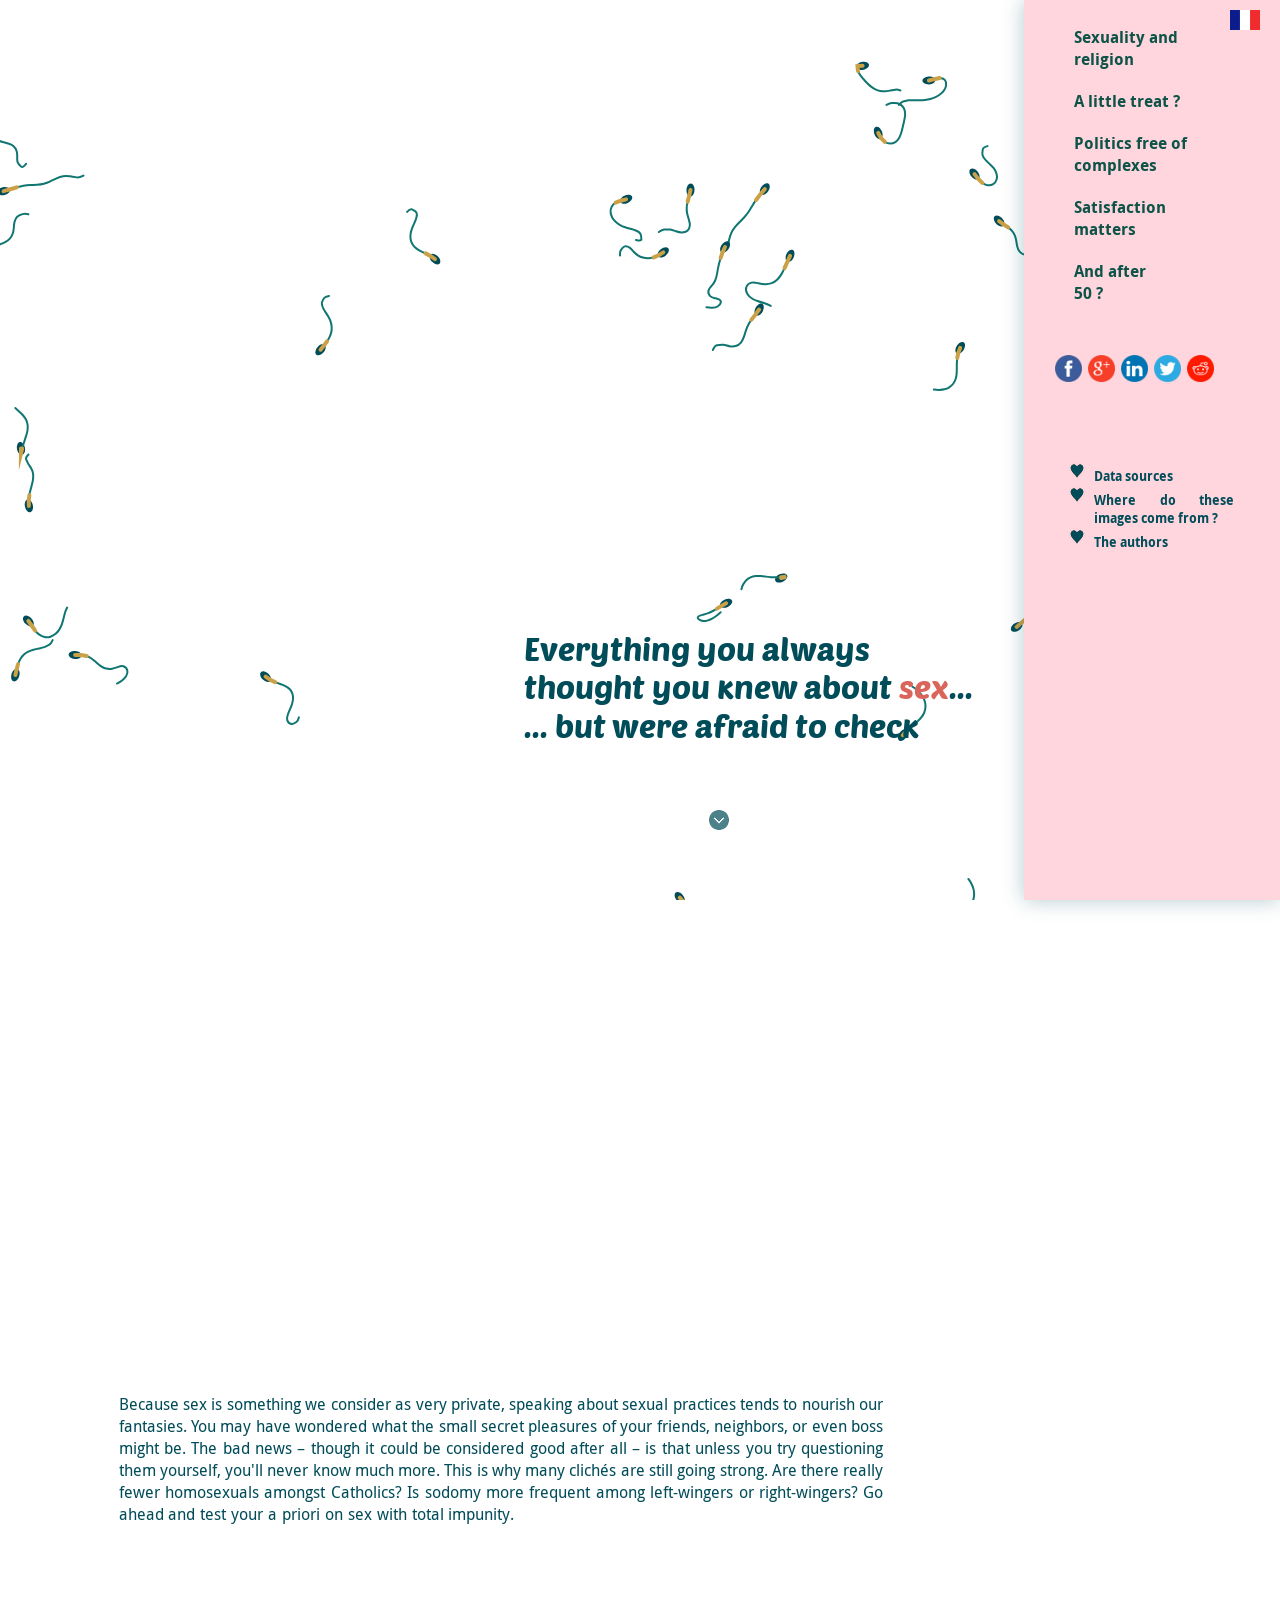
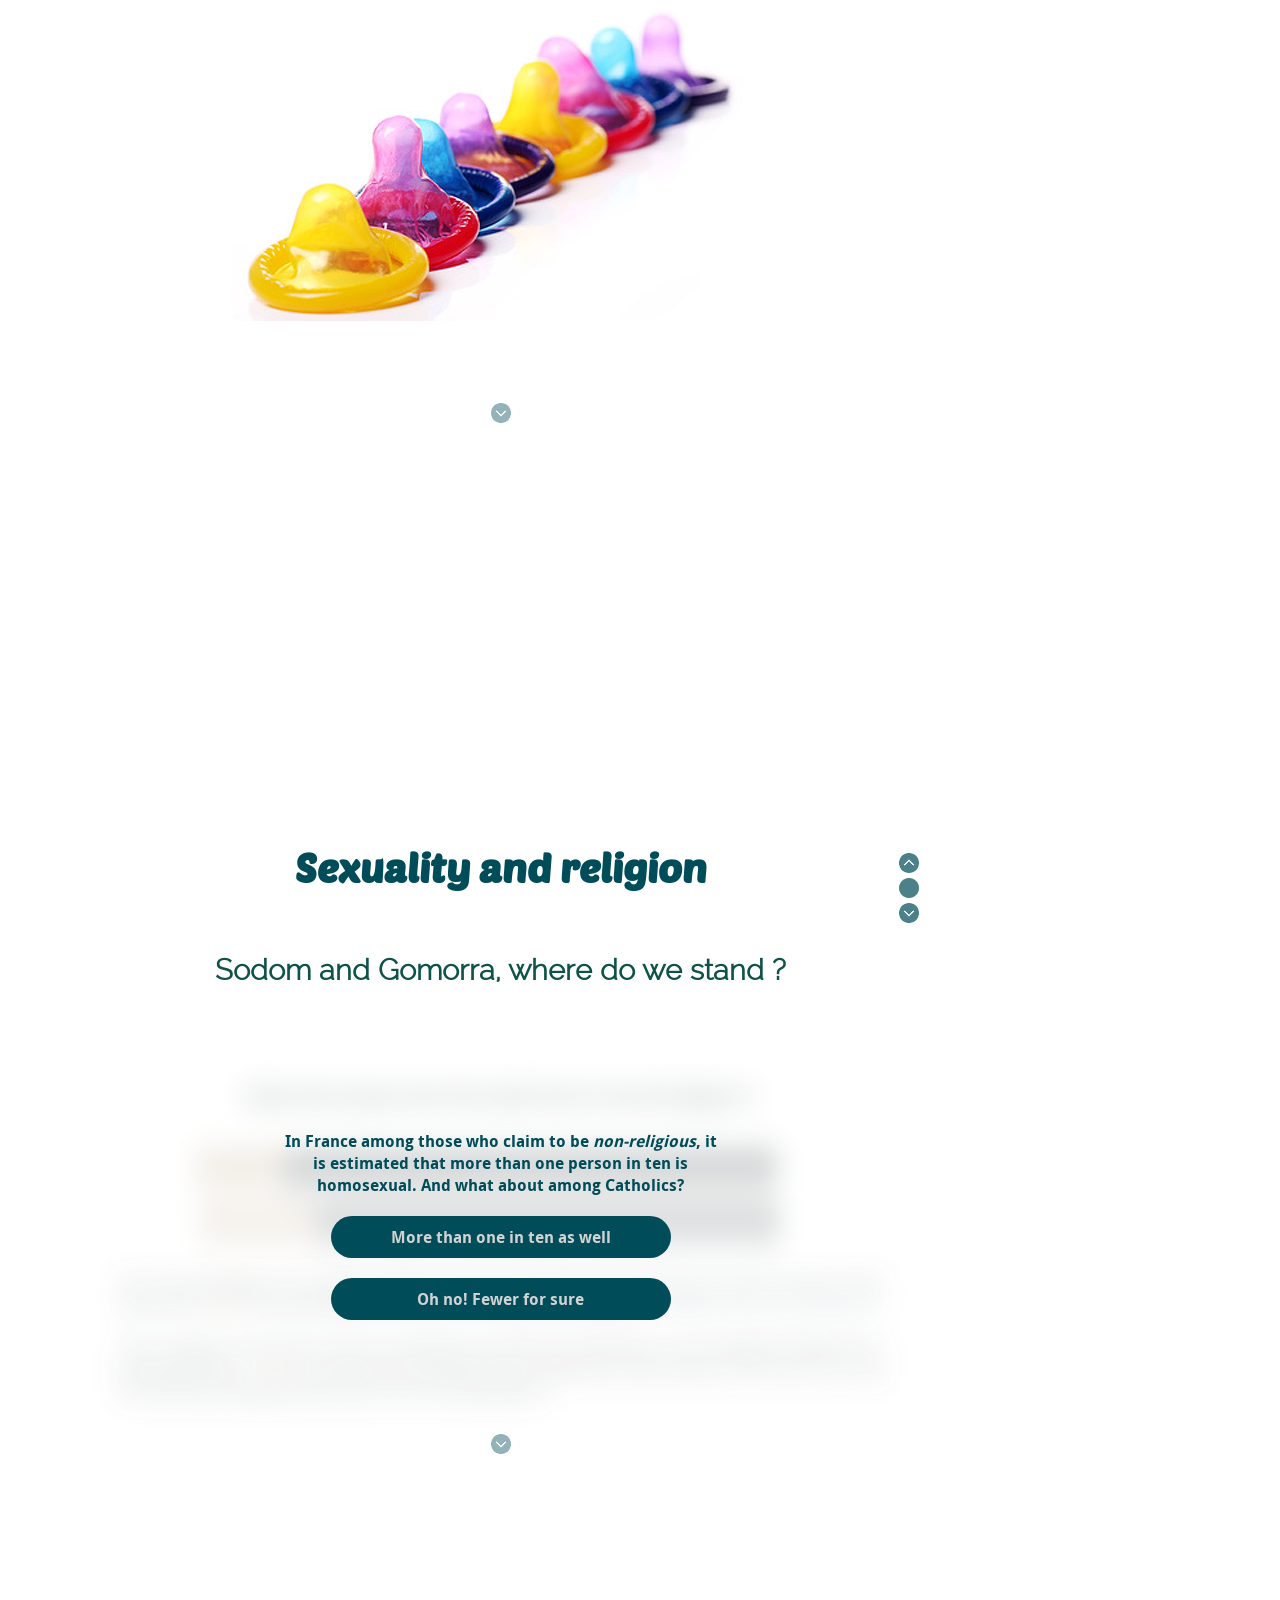
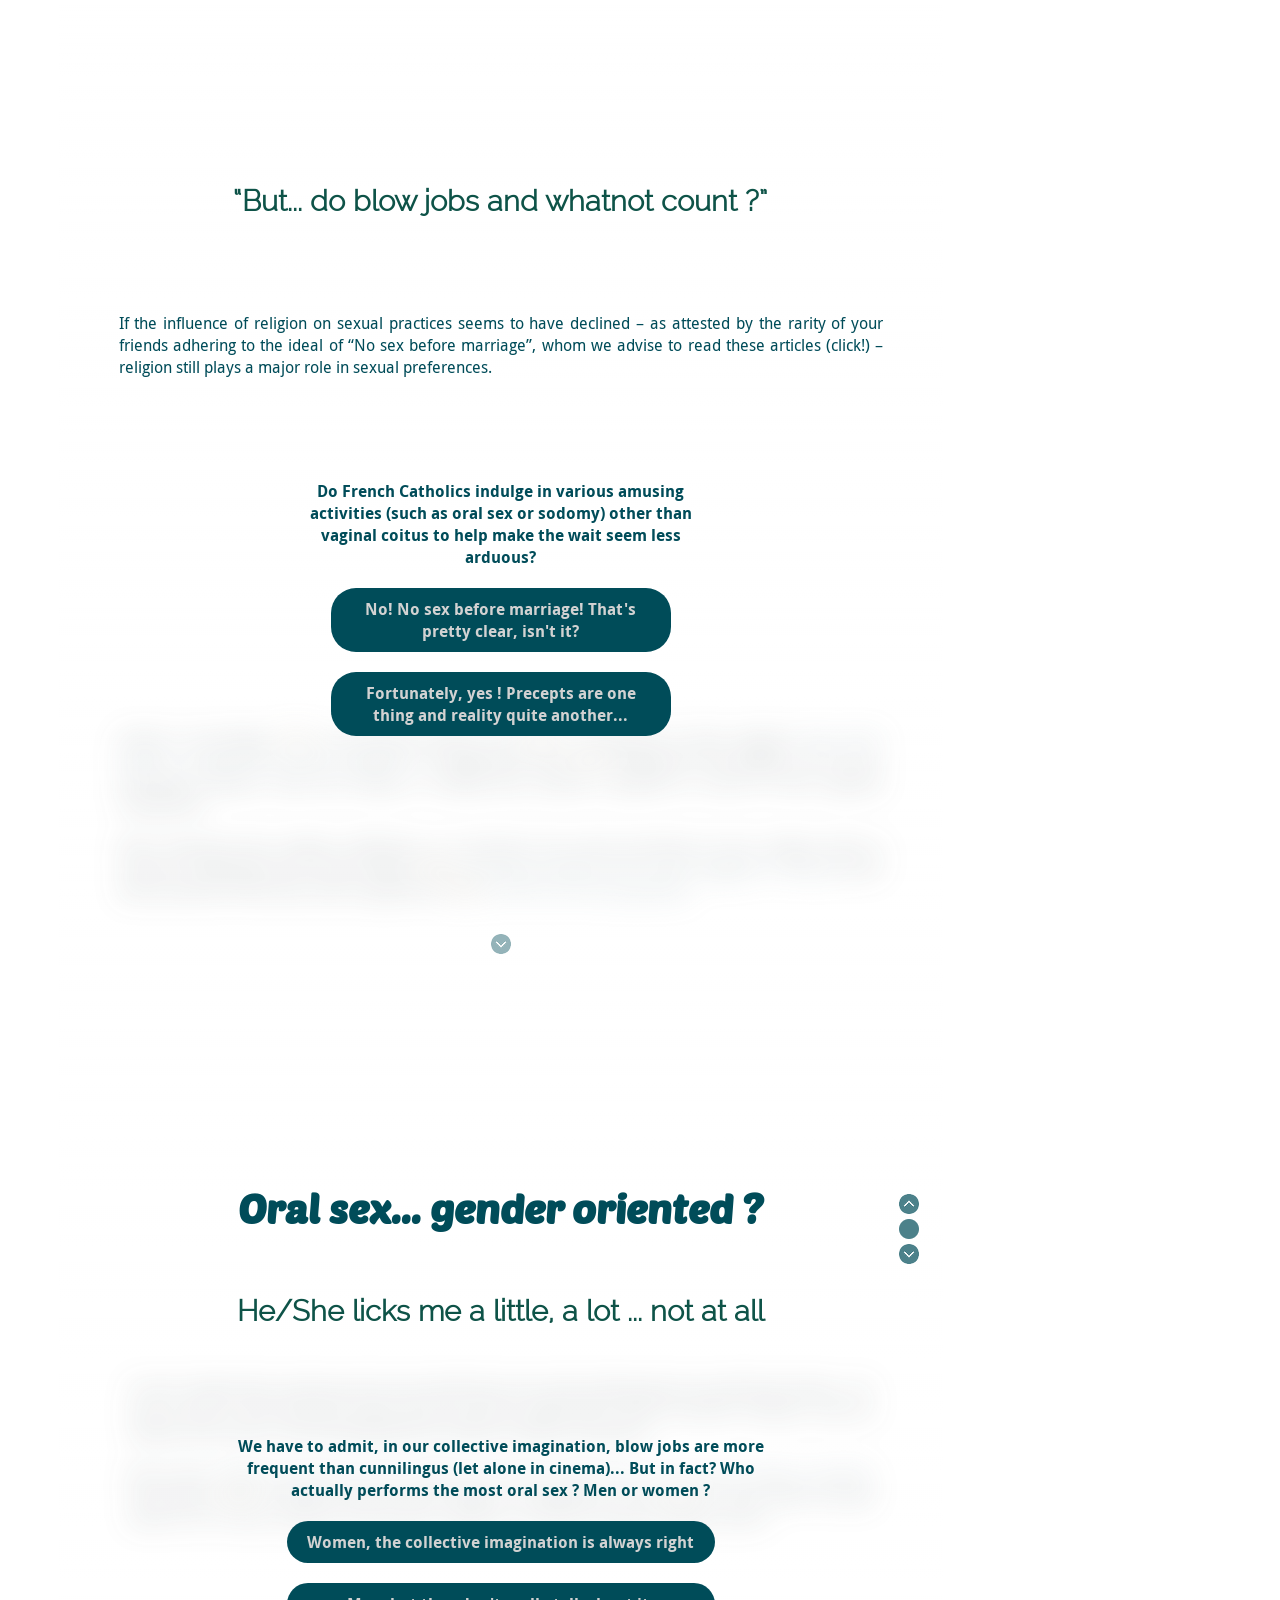
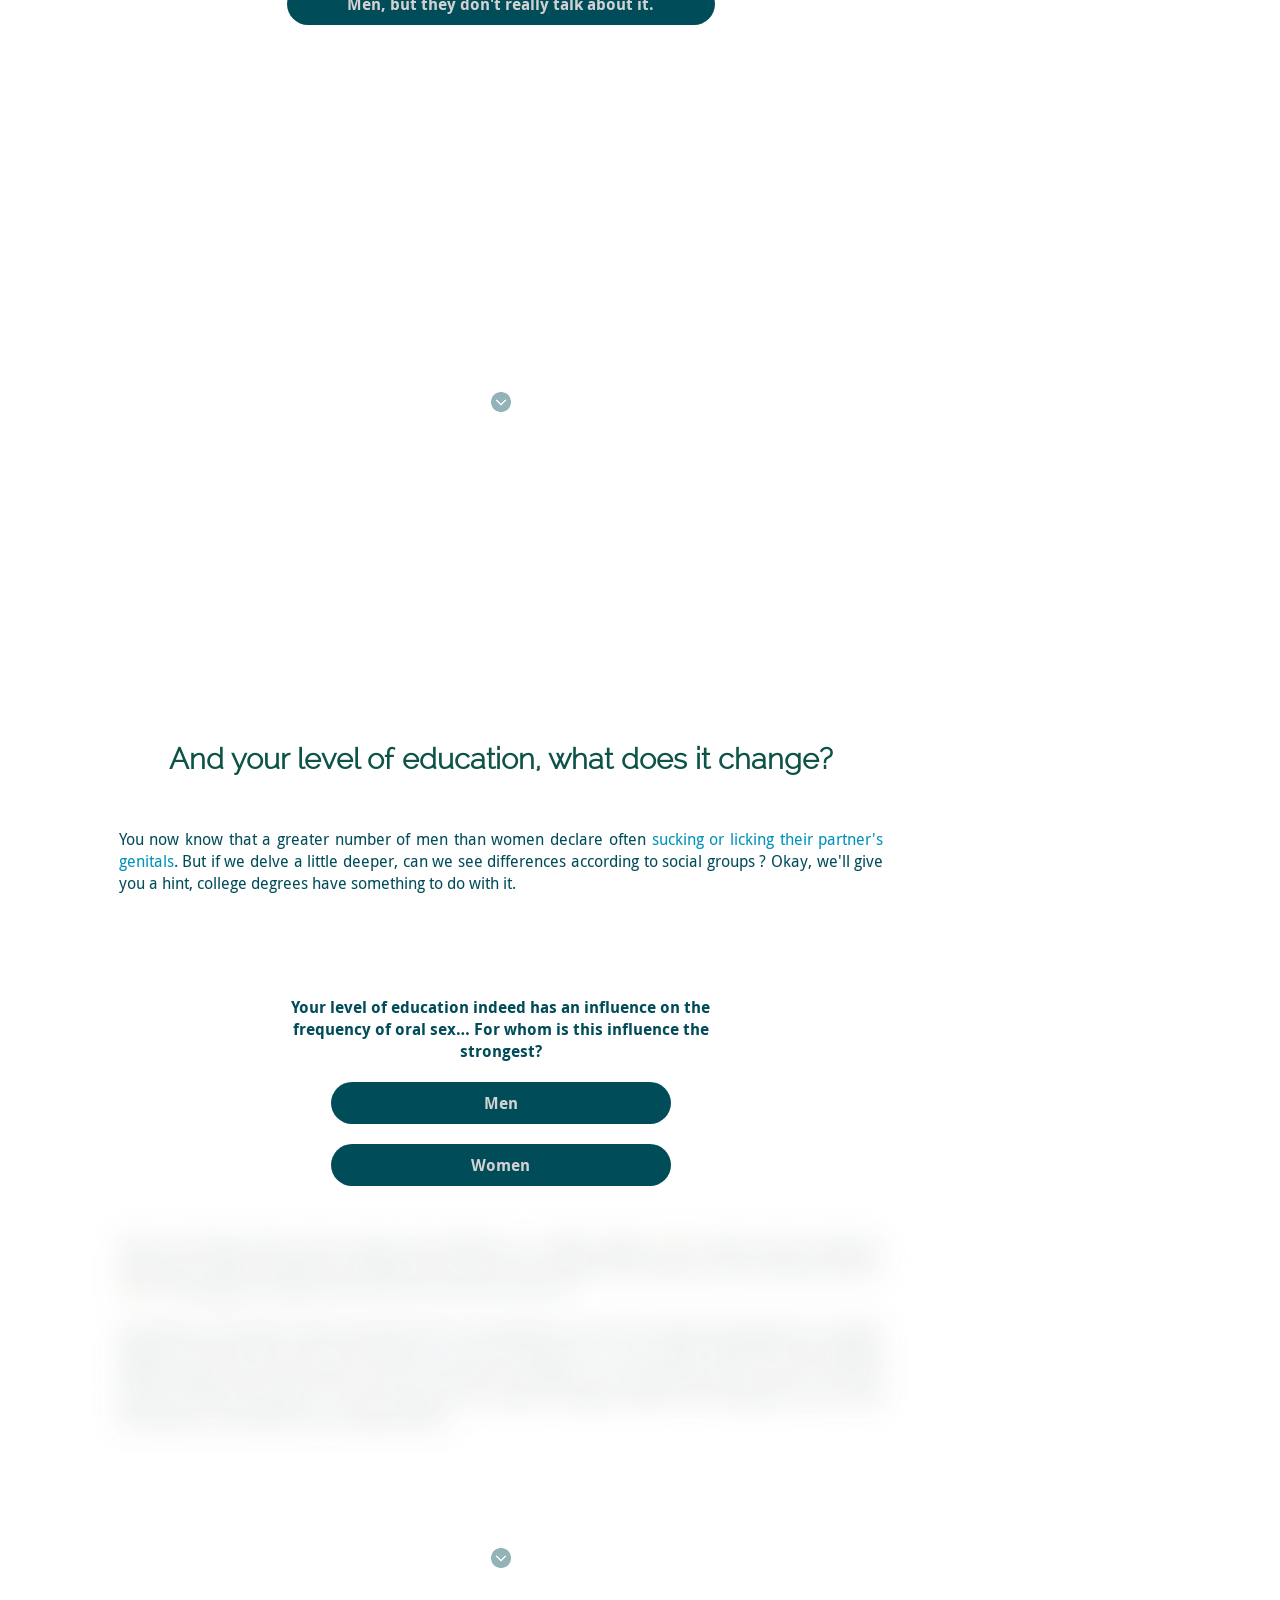
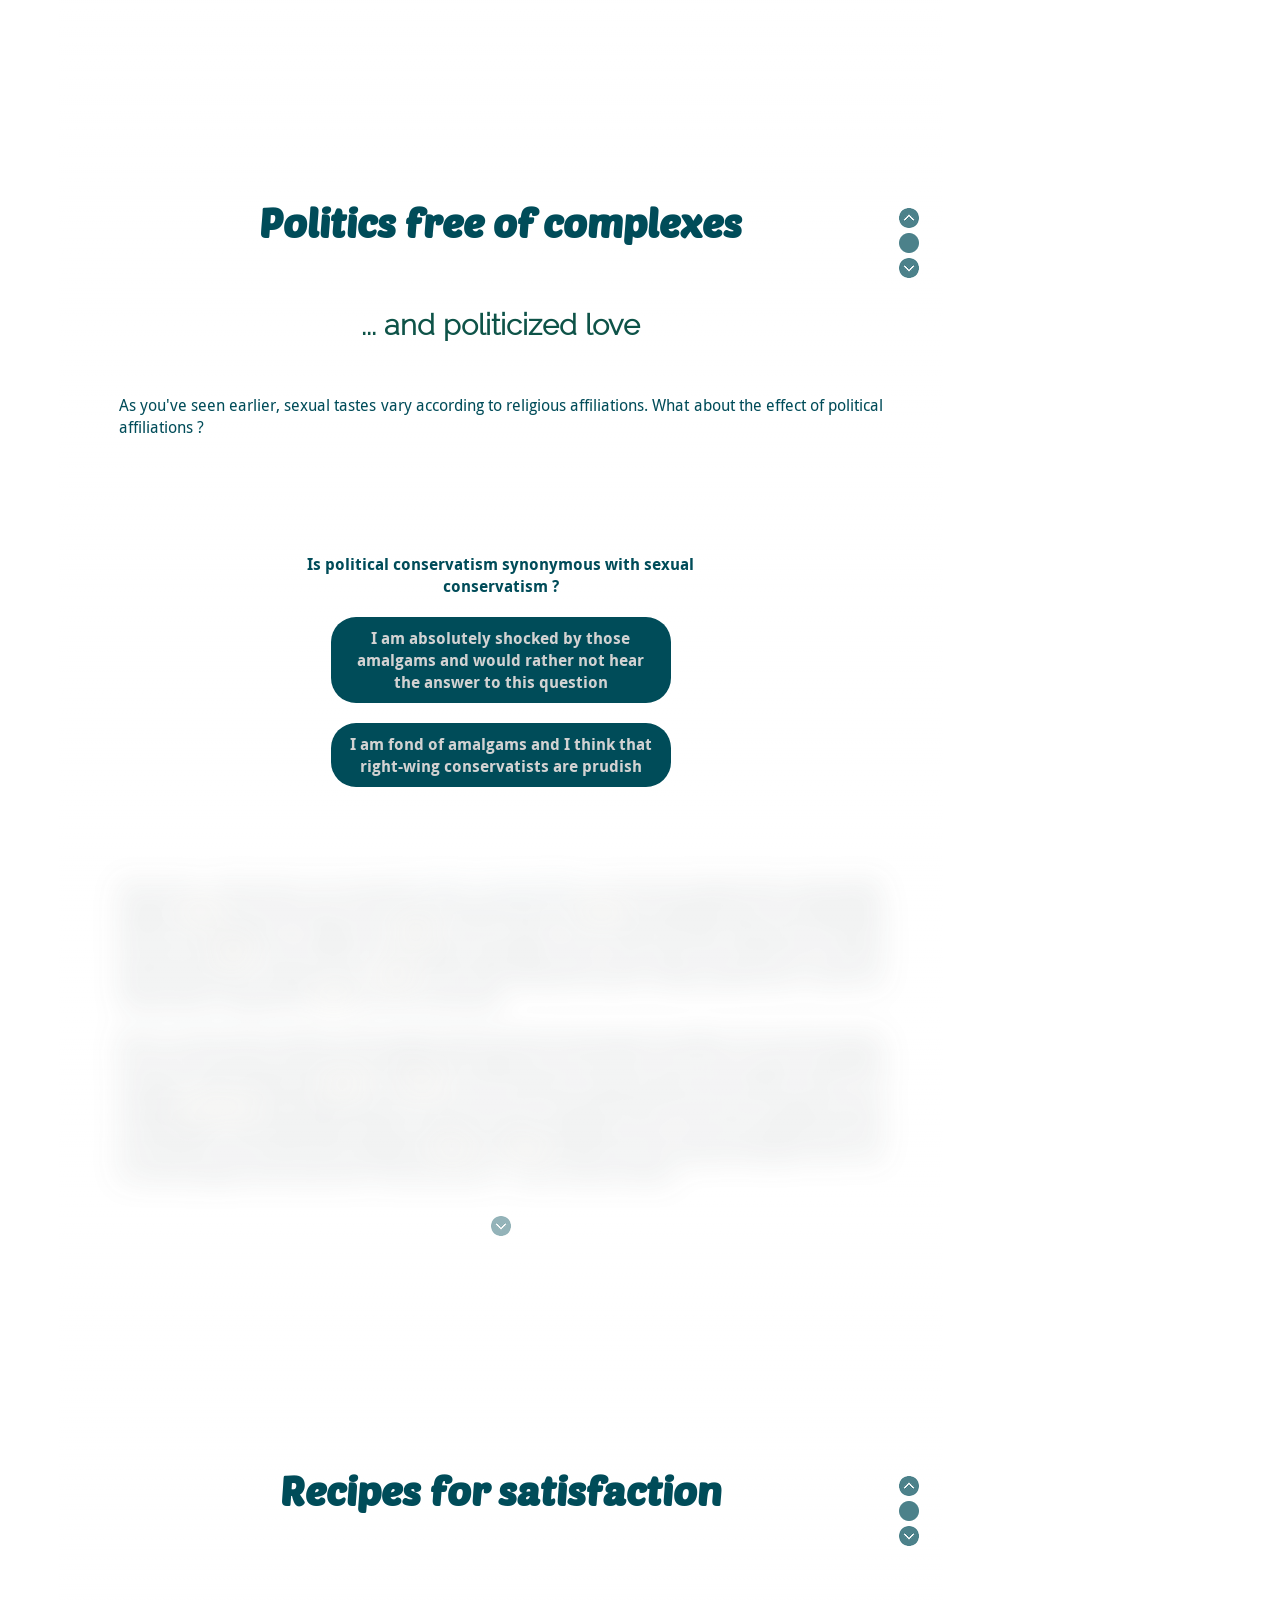
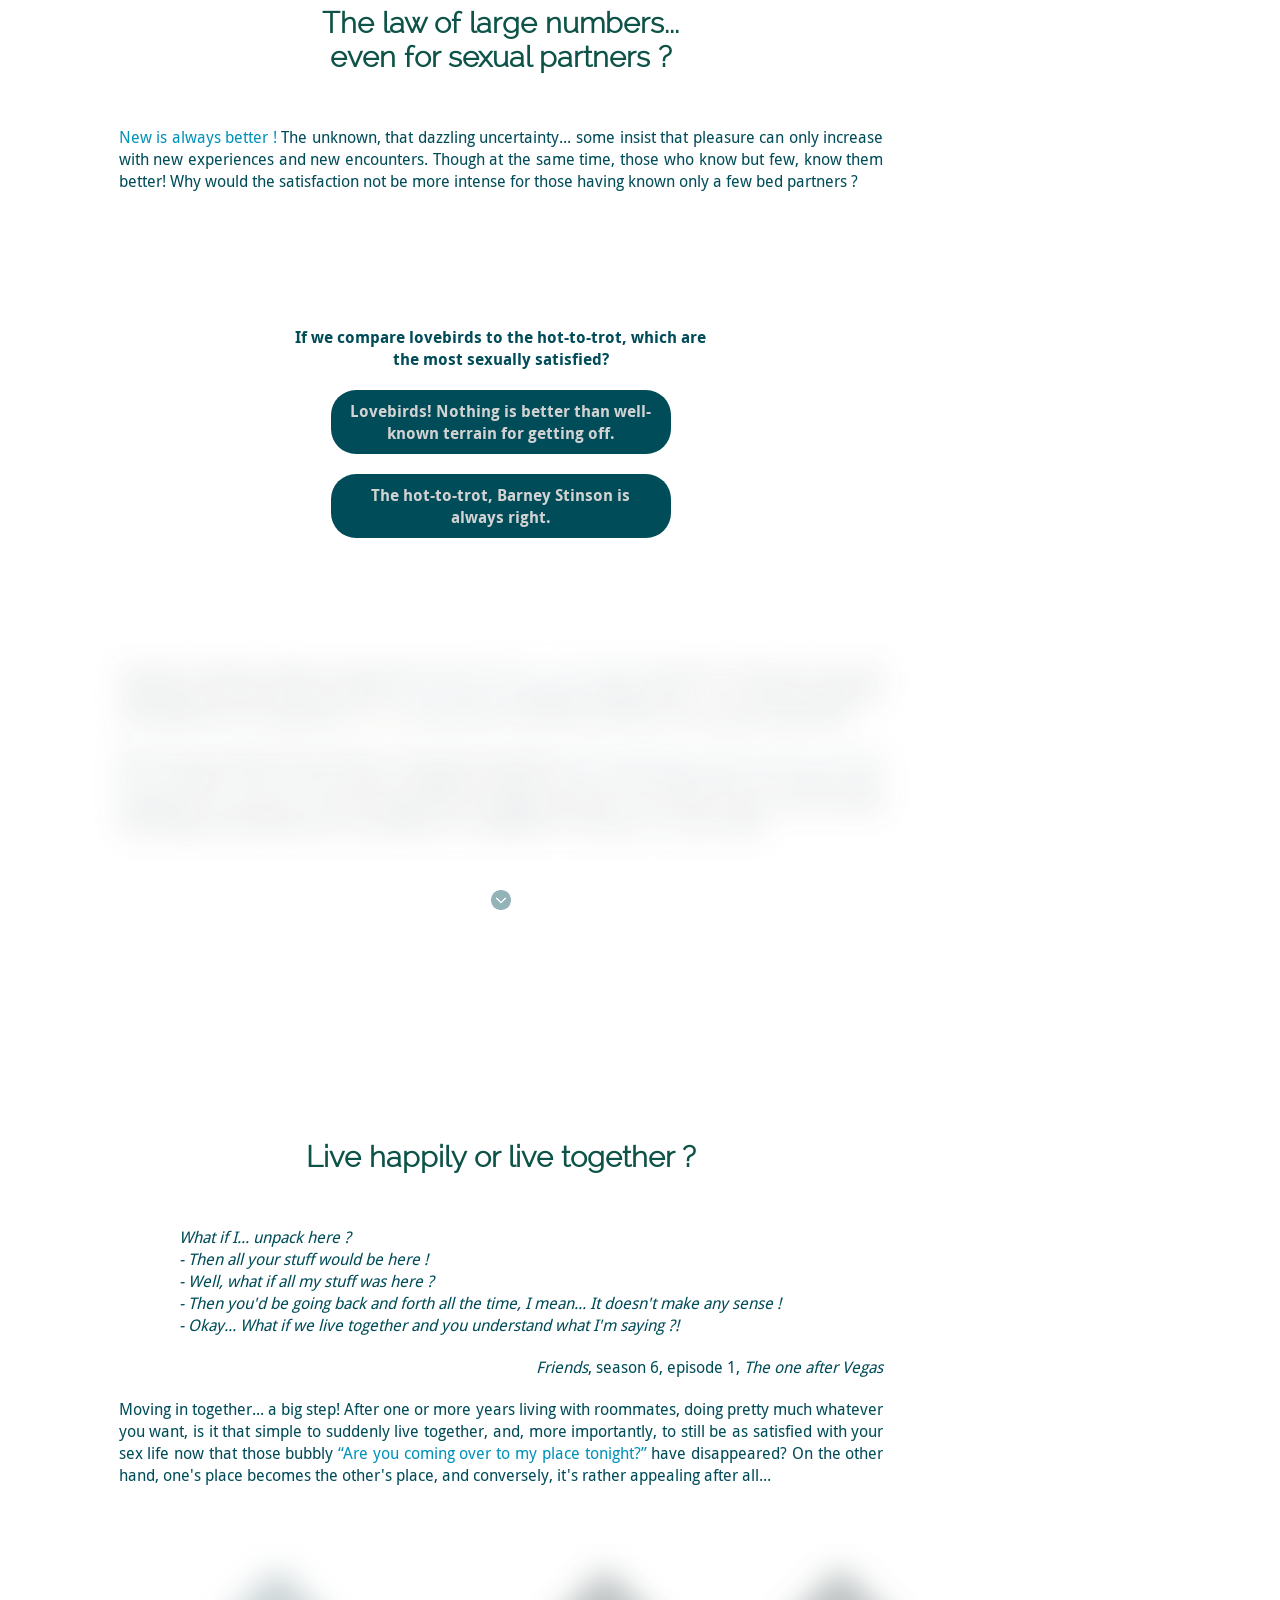
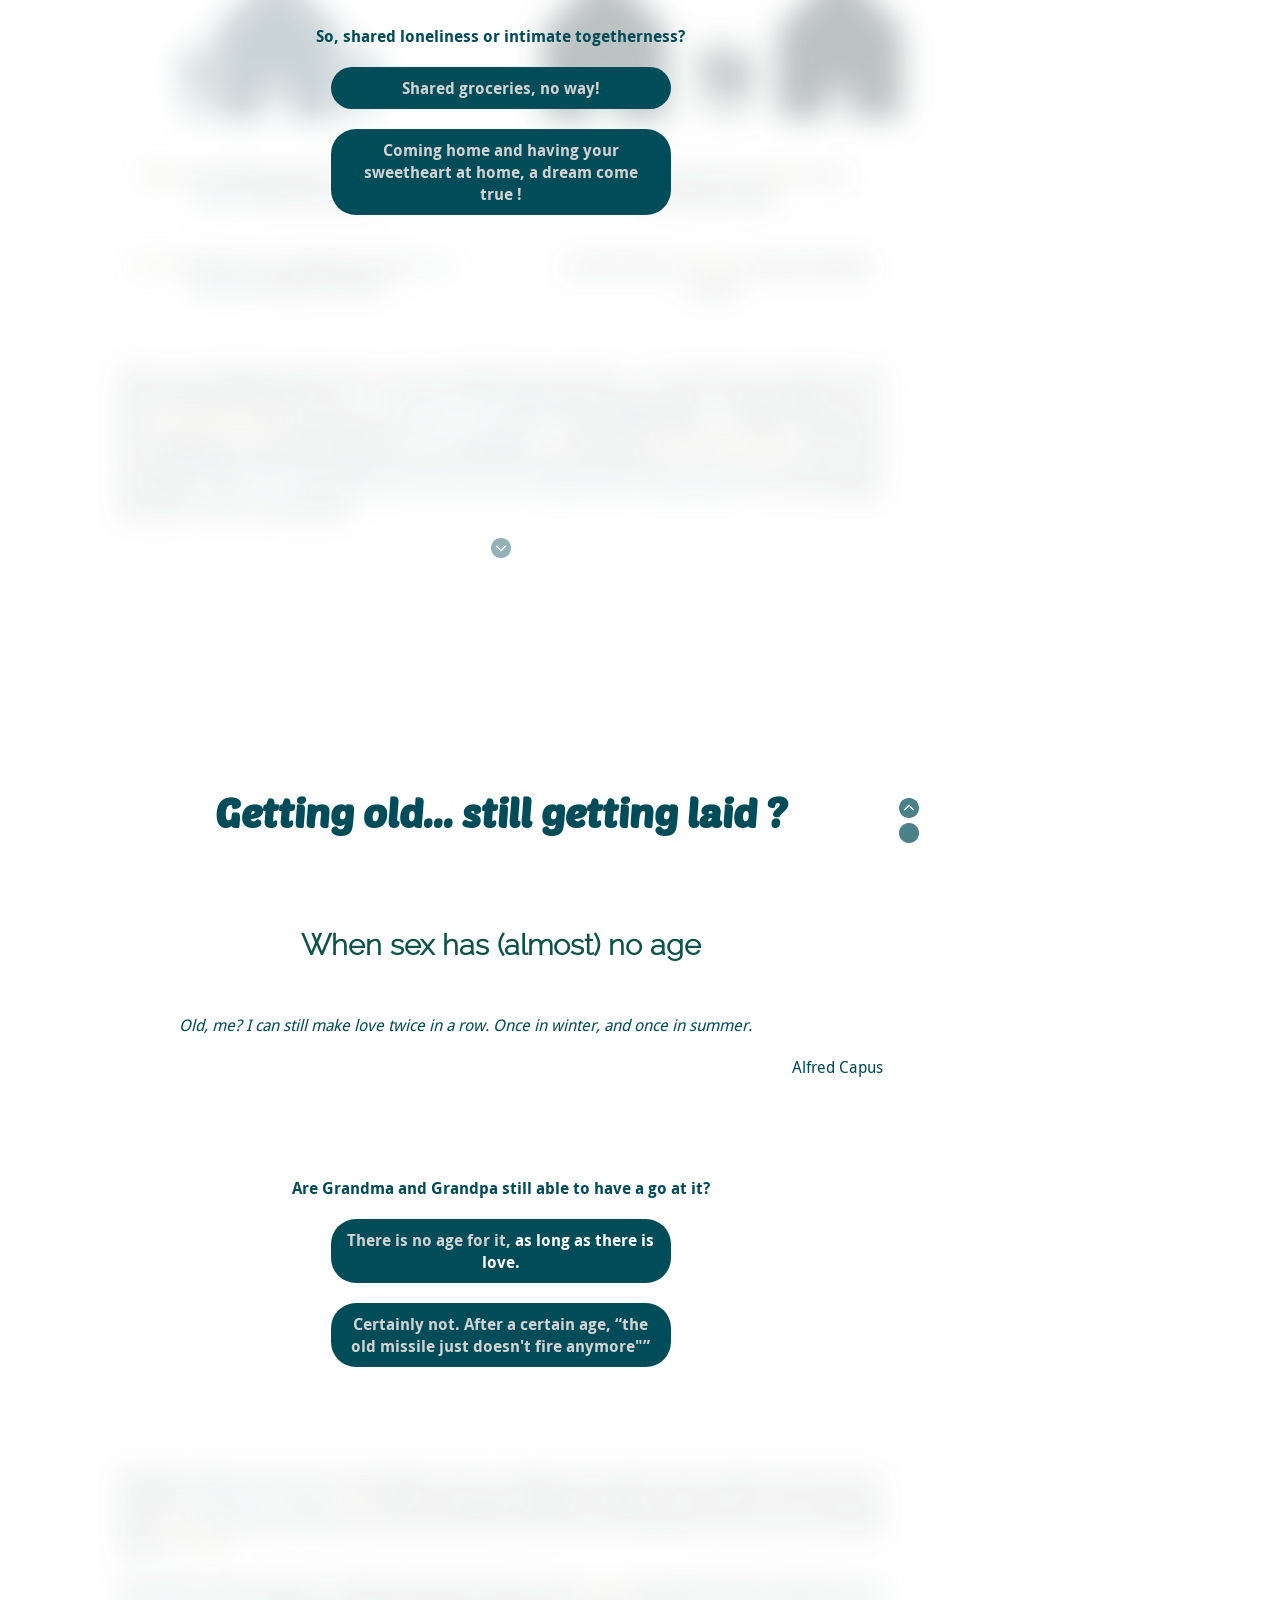
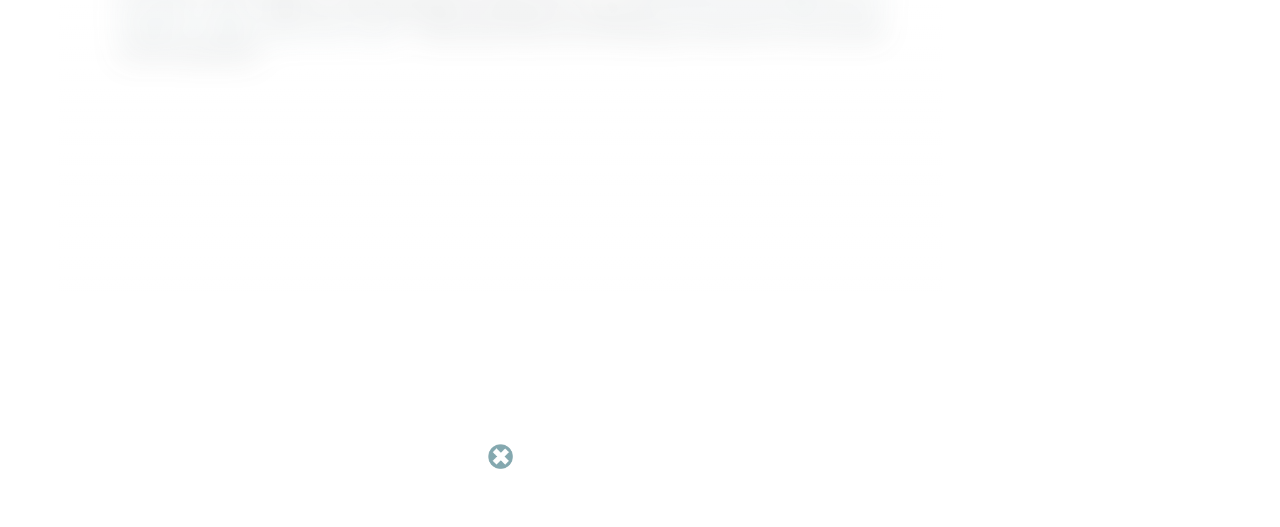
==== index.html @ 32bd8552 "update lien banane" ====
<!DOCTYPE html>
<html lang="en">
    <head>
        <meta charset="utf-8" />
        <meta property="fb:app_id"                content="230706700616703" />
	<meta property="og:title"              content="French people and sex : an offbeat data vizualisation" />
	<meta property="og:description"        content="Data visualization and infography on sexuality in France" />
	<meta property="og:author" content="Marie Beigelman, Romain Damian, Kim Montalibet, Pierre Tanneau" />
	<meta property="og:image"  content="http://www.rolereboot.org/wp-content/uploads/2014/01/banana_condom.jpg" />


        <meta name="keywords" content="sex,sexuality,France,French,infography,dataviz,clichés,sodomy,satisfaction" />
        <meta name="viewport" content="width=device-width, initial-scale=1">

        
        <link rel="stylesheet" href="style.css" />
        <link rel="alternate" href="http://sociosexologie-du-dimanche.github.io/en-mobile" media="only screen and (max-width: 750px)"/>
        
        <script type='text/javascript'>
            (function(){
                var mql = window.matchMedia('only screen and (max-width: 750px)');
                if (mql.matches) {
                    window.location = 'http://sociosexologie-du-dimanche.github.io/en-mobile' ;
                }
            })();
  		</script>
        
        <script>
            window.fbAsyncInit = function() {
                FB.init({
                    appId      : '230706700616703',
                    xfbml      : true,
                    version    : 'v2.5'
                });
            };

            (function(d, s, id){
                var js, fjs = d.getElementsByTagName(s)[0];
                if (d.getElementById(id)) {return;}
                js = d.createElement(s); js.id = id;
                js.src = "//connect.facebook.net/en_US/sdk.js";
                fjs.parentNode.insertBefore(js, fjs);
            }(document, 'script', 'facebook-jssdk'));
            
            FB.ui({
  		method: 'feed',
  		link: 'http://sociosexologie-du-dimanche.github.io/en',
  		caption: 'French people and sex : an offbeat data vizualisation',
  		picture : 'Images/banana.jpg'
		}, function(response){});
		
	FB.ui({
		 method: 'share',
  		href: 'http://sociosexologie-du-dimanche.github.io/en',
  		caption: 'French people and sex : an offbeat data vizualisation',
  		picture : 'Images/banana.jpg'
		}, function(response){});
        </script>
        
        <div id="fb-root"></div>
        <script>
            (function(d, s, id) {
                var js, fjs = d.getElementsByTagName(s)[0];
                if (d.getElementById(id)) return;
                js = d.createElement(s); js.id = id;
                js.src = "//connect.facebook.net/fr_FR/sdk.js#xfbml=1&version=v2.5&appId=230706700616703";
                fjs.parentNode.insertBefore(js, fjs);
            }(document, 'script', 'facebook-jssdk'));
        </script>
        
        
    </head>



    <body> 
        <div id="toolFilms"></div>
        <div id="toolIfop"></div>
        <div id='toolContact'></div>
        <div id="toolAurevoir"></div>
        <div id='fenetreBlur'></div>
        


		<div id="accueil">
			<a class="scrollTo" href="#mycanvas"><canvas id="mycanvas" style="background:'white'"></canvas></a>
            <div id="banniere">
                   Everything you always <br/>
                   thought you knew about <span class="emph" style='color:#DA665B;'>sex</span>... <br/>
                   ... but were afraid to check
                
            </div>
            <a class="scrollTo" href="#pIntro"><div id="buttonOpen" style="left:55%"></div></a>
	       
            
     		<div class="box">
                <div id="liensVersions">
                    <a href='http://sociosexologie-du-dimanche.github.io/fr'><div id="France"></div></a>
                </div>
	        	<nav>
		            <ul>
		                <li><a class="scrollTo" href="#religion">Sexuality and religion</a></li>
		                <li><a class="scrollTo" href="#gaterie">A little treat ?</a></li>
		                <li><a class="scrollTo" href="#politique">Politics free of complexes</a></li>
		                <li><a class="scrollTo" href="#satisfaction">Satisfaction matters</a></li>
                        <li><a class="scrollTo" href="#vieux">And after <br/>50 ?</a></li>
		            </ul>
		        </nav>
                
                <div id='buttons'>
                    <a href="http://www.facebook.com/sharer.php?u=http://sociosexologie-du-dimanche.github.io/fr&title=Tout%20ce%20que%20vous%20avez%20toujours%20cru%20savoir%20sur%20le%20sexe&summary=Un%20projet%20de%20dataviz%20sur%20la%20sexualite%20des%20Francais" target="_blank">
                            <img src="Images/facebook.png" alt="Facebook" />
                    </a>
                    
    <!-- Google+ -->
                    <a href="https://plus.google.com/share?url=http://sociosexologie-du-dimanche.github.io/fr" target="_blank">
                        <img src="Images/google.png" alt="Google" />
                    </a>
    
    <!-- LinkedIn -->
                    <a href='https://www.linkedin.com/shareArticle?mini=true&url=http://sociosexologie-du-dimanche.github.io/fr&title=Tout%20ce%20que%20vous%20avez%20toujours%20cru%20savoir%20sur%20le%20sexe&summary=Un%20projet%20de%20dataviz%20sur%20la%20sexualite%20des%20Francais' target='_blank'>
                        <img src="Images/linkedin.png" alt="LinkedIn" />
                    </a>
                    
                    <a href="https://twitter.com/share?url=http://sociosexologie-du-dimanche.github.io/fr&amp;text=Une%20infographie%20sur%20la%20sexualite%20des%20francais&amp;hashtags=dataviz" target="_blank">
                        <img src="Images/twitter.png" alt="Twitter" />
                    </a>
                    
                    <a href="http://reddit.com/submit?url=http://sociosexologie-du-dimanche.github.io/fr&amp;title=Une%20infographie%20sur%20la%20sexualite%20des%20Francais" target="_blank">
                        <img src="Images/reddit.png" alt="Reddit" />
                    </a> 
                </div>
                
                <footer>
	      	             <ul style ="text-align: justify">
                            <li id="sourceDonnees">Data sources</li>
	                        <li id="filmList">Where do these images come from ?</li>
                            <li id="auteurs">The authors</li>
	                    </ul>
                </footer>	
		      </div>
		</div>   
		
	       
	    <section id="corps">

            <p id="pIntro"> Because sex is something we consider as very private, speaking about sexual practices tends to nourish our fantasies. You may have wondered what the small secret pleasures of your friends, neighbors, or even boss might be. The bad news – though it could be considered good after all – is that unless you try questioning them yourself, you'll never know much more. This is why many clichés are still going strong.  Are there really fewer homosexuals amongst Catholics? Is sodomy more frequent among left-wingers or right-wingers? Go ahead and test your a priori on sex with total impunity. <span class="hidden">And we promise not to laugh, even if you're wrong on all counts! </span></p>
                
            
            <div id="imgIntro"></div>
            <a class="scrollTo" href="#religion"><div class="following" style="margin-bottom:400px; margin-top:40px"></div></a>


            <section class="bloc_histoire">
                <div class="titre_image">
                    <h1 id="religion"><a class="scrollTo" href="#banniere">Sexuality and religion</a></h1>
                    <a class="scrollTo" href="#banniere"><span class="buttonUp"></span></a>
                    <a class="scrollTo" href="#gaterie"><span class="buttonDown"></span></a>
                    <a class="scrollTo" href="#fb-commentaire"><span class="bullet"></span></a>
                </div>
				<h2>Sodom and Gomorra, where do we stand ?</h2>

		      
		        	 <div id='quizz1' class="fenetre">
                        <div class="infographie">
                            <div id="chiffreInfoCathos"></div>
                            <div id="imagesCathos"></div>
                            <div id="imagesAthees"></div>
                        </div>
                        <div class="commentaire"></div>
                        <div class="fenetreQuestion">
                            <div class='question'>In France among those who claim to be <em>non-religious</em>, it is estimated that more than one person in ten is homosexual.  And what about among Catholics?</div>
                            <div class="reponseV">More than one in ten as well</div>
                            <div class="reponseF">Oh no! Fewer for sure</div>
                        </div>
                    </div>

                <a class="scrollTo" href="#preliminaires" style="margin-top:20px;"><div class="following"></div></a>
            </section>
            <section class='bloc_histoire'>
                <h2 id="preliminaires" style="margin-top:100px"><q>But... do blow jobs and whatnot count ?</q></h2>
                <p class='pPleinePage' style='text-align:right'><span class="hidden">Who never asked to a "waiting for mariage" friend ?</span></p>
                
                <div id='listePam'>
                    <p class="pPleinePage"> If the influence of religion on sexual practices seems to have declined – as attested by the rarity of your friends adhering to the ideal of <q>No sex before marriage</q>, whom we advise to read these articles (<span id='lienArticles'>click!</span>) – religion still plays a major role in sexual preferences.</p>
                    

                    <div id='liensPam'>
                        <p>Huffington post : <a href='http://www.huffingtonpost.com/mandy-velez/the-problem-with-waiting-for-marriage_b_5079625.html' target='_blank'>"The problem with <em>waiting for marriage</em>"</a></p>
                        <p>Huffington post (too) : <a href='http://www.huffingtonpost.com/yourtango/waiting-until-im-married-to-have-sex_b_9030984.html' target='_blank'>"Waiting Until Marriage To Have Sex Doesn’t Make Me Naïve"</a></p>
                        <p>xojane.com : <a href='http://www.xojane.com/sex/true-love-waits-pledge' target='_blank'>"I waited until my wedding night to lose my virginity and I wish I hadn't."</a></p>
                        <p>aleteia.org : <a href='http://aleteia.org/2014/05/23/10-good-reasons-to-save-sex-until-marriage/' target='_blank'>"Ten good reasons to save sex until marriage"</a></p>
                    </div>
                </div>
                
                <div id="quizz2" class="fenetre">
				    <div class="infographie" >
	        		     <div id="highchart1" style="width: 500px; height: 300px; margin: 0px auto "></div>
                    </div>
				    <div class="commentaire"></div>
                    <div class="fenetreQuestion">
                        <div class='question'>Do French Catholics indulge in various amusing activities (such as oral sex or sodomy) other than vaginal coitus to help make the wait seem less arduous?</div>
                        <div class='reponseV'>No!  No sex before marriage!  That's pretty clear, isn't it?</div>
                        <div class="reponseF">Fortunately, yes !  Precepts are one thing and reality quite another...</div>
                    </div>
                </div>
                
                <a class="scrollTo" href="#gaterie"><div class="following"></div></a>

            </section>
            
            <section class="bloc_histoire">
                <div class="titre_image">
				    <a class="scrollTo" href="#banniere"><h1 id="gaterie">Oral sex... gender oriented ?</h1></a>
                    <a class="scrollTo" href="#religion"><span class="buttonUp"></span></a>
                    <a class="scrollTo" href="#politique"><span class="buttonDown"></span></a>
                    <a class="scrollTo" href="#fb-commentaire"><span class="bullet"></span></a>
                </div>
                
                <div id="titreGateries">
                    <h2><span id="titreGaterieSpan">He/She licks me a little, a lot ... not at all</span></h2>
                </div>
                
                
		      <div id='quizz3' class="fenetre">
                    <div class="commentaire"></div>
                    <div class="infographie">
                        <div id="gauge"></div>
                    </div>
                    <div class="fenetreQuestion">
                        <div class='question'>We have to admit, in our collective imagination, blow jobs are more frequent than cunnilingus (<a href='http://www.theguardian.com/film/filmblog/2013/nov/28/oral-sex-movies-cunnilingus-problem-evan-rachel-wood' target='_blank'>let alone in cinema</a>)... But in fact? Who actually performs the most oral sex ? Men or women ? </div>
                        <div class="reponseF">Women, the collective imagination is always right </div>
                        <div class="reponseV">Men, but they don't really talk about it.</div>
                    </div>
                </div>	
                <a class="scrollTo" href="#diploBucal"><div class="following"></div></a>

                
            </section>
            <section class="bloc_histoire">
                <h2 id="diploBucal" style="margin-top:100px">And your level of education, what does it change? </h2>
                <p class="pPleinePage">You now know that a greater number of men than women declare often <span class="emph">sucking or licking their partner's genitals</span>.  But if we delve a little deeper, can we see differences according to social groups ? Okay, we'll give you a hint, college degrees have something to do with it.</p>
                
                <div id="quizz4" class='fenetre'>
                    <div class='infographie'><div id='treemap'></div></div>
                    <div class='commentaire'></div>
                    <div class='fenetreQuestion'>
                        <div class='question'>Your level of education indeed has an influence on the frequency of oral sex… For whom is this influence the strongest? </div>
                        <div class="reponseF">Men</div>
                        <div class="reponseV">Women</div>
                    </div>
                </div>
                <a class="scrollTo" href="#politique"><div class="following"></div></a>


            </section>
            
            <section class="bloc_histoire">
                <div class="titre_image">

				    <a class="scrollTo" href="#banniere"><h1 id="politique">Politics free of complexes</h1></a>
                    <a class="scrollTo" href="#gaterie"><span class="buttonUp"></span></a>
                    <a class="scrollTo" href="#satisfaction"><span class="buttonDown"></span></a>
                    <a class="scrollTo" href="#fb-commentaire"><span class="bullet"></span></a>
                </div>



            <h2>... and politicized love </h2>
            <p class="pPleinePage"> As you've seen earlier, sexual tastes vary according to religious affiliations. What about the effect of political affiliations ?</p>

            
                <div id='quizz5' class="fenetre">
                <div class='infographie'><div id='polsodo' style="width:600px;height:400px;margin:auto"></div></div>
                <div class='commentaire'></div>
                <div class='fenetreQuestion'>
                    <div class='question'>Is political conservatism synonymous with sexual conservatism ?</div>
                    <div class='reponseV'>I am absolutely shocked by those amalgams and would rather not hear the answer to this question</div>
                    <div class='reponseF'>I am fond of amalgams and I think that right-wing conservatists are prudish</div>
                </div>
            </div>
            <a class="scrollTo" href="#satisfaction"><div class="following"></div></a>

            </section>
            <section class="bloc_histoire">
                <div class="titre_image" style="margin-bottom:40px">
				    <a class="scrollTo" href="#banniere"><h1 id="satisfaction">Recipes for satisfaction</h1></a>
                    <a class="scrollTo" href="#politique"><span class="buttonUp"></span></a>
                    <a class="scrollTo" href="#vieux"><span class="buttonDown"></span></a>
                    <a class="scrollTo" href="#fb-commentaire"><span class="bullet"></span></a>
                </div>
                <h2>The law of large numbers...<br/> even for sexual partners ?  </h2>
                <div id="pBarney">
                    <p class="pPleinePage">
                        <span id='spanBarney' class="emph">New is always better !</span> The unknown, that dazzling uncertainty... some insist that pleasure can only increase with new experiences and new encounters. Though at the same time, those who know but few, know them better! Why would the satisfaction not be more intense for those having known only a few bed partners ?
                    </p>
                </div>

                <div id='quizz6' class='fenetre'>
                    <div class='infographie'>
                        <div id="nombre" style="min-width: 600px; height: 400px; margin: 0 auto"></div>
                    </div>
                    <div class="commentaire"></div>
                    <div class="fenetreQuestion">
                        <div class="question">If we compare <span id='spanInsep'>lovebirds</span> to the hot-to-trot, which are the most sexually satisfied? </div>
                        <div class="reponseV">Lovebirds! Nothing is better than well-known terrain for getting off.</div>
                        <div class="reponseF">The hot-to-trot, Barney Stinson is always right.</div>
                    </div>
                </div>
                
            <a class="scrollTo" href="#titreSatis"><div class="following"></div></a>

                
            </section>
            <section class="bloc_histoire">
                <div id="titreSatis">
                    <h2><span id="titreSatisSpan">Live happily or live together ?</span></h2>
                </div>
                
                <p class="pPleinePage" style="padding-left: 120px;"><em>What if I... unpack here ?<br/> - Then all your stuff would be here !<br/> - Well, what if all my stuff was here ? <br/>- Then you'd be going back and forth all the time, I mean... It doesn't make any sense ! <br/>- Okay... What if we live together and you understand what I'm saying ?!</em></p>
                
                <p class="pPleinePage" style='text-align:right'><a href='http://friends.wikia.com/wiki/The_One_After_Vegas' target='_blank'><em>Friends</em>, season 6, episode 1, <em>The one after Vegas</em></a></p>
                

                <p class="pPleinePage">Moving in together... a big step! After one or more years living with roommates, doing pretty much whatever you want, is it that simple to suddenly live together, and, more importantly, to still be as satisfied with your sex life now that those bubbly <span class='emph'><q>Are you coming over to my place tonight?</q> </span> have disappeared? On the other hand, one's place becomes the other's place, and conversely, it's rather appealing after all... </p>
                <div id="quizz7" class="fenetre" style="margin-top:80px">
                    <div class="infographie">
                        <p><span class='chiffre'>21%</span> of cohabiting couples are <span class='emph'> little or not satisfied </span> with their sex life...</p>
                        <p><span class='chiffre'>1 in 3</span> member of a cohabiting couple is <span class='emph'> very satisfied</span> with their sex life...</p>
                    </div>
                    <div class="commentaire">
                        <p>...it is the case for <em>only</em> <span class='chiffre'>14%</span> of non-cohabiting couples</p>
                        <p>...whereas there is <span class='chiffre'>1 in 2</span> among non-cohabiting couples</p>
                    </div>
                    <div class="fenetreQuestion">
                        <div class="question">So, shared loneliness or intimate togetherness? </div>
                        <div class="reponseV">Shared groceries, no way! </div>
                        <div class="reponseF">Coming home and having your sweetheart at home, a dream come true ! </div>
                    </div>
                </div>
                <p id='comLat' class="pPleinePage">These non-cohabiting couples who are more satisfied than the others — our friends the reasearchers call them <a href='https://www.ined.fr/fichier/s_rubrique/19829/popf.3.martin.2011.fr.pdf' target='_blank'>living apart together</a> (<em>LAT</em> ) — are very nice, but what about single people ? Among couples (<em>LAT</em> or not), <span class='chiffre'>one out of five</span> respondents are <span class='emph'>little or not satisfied</span>. Among single people — whether confirmed in their singlehood or having already been in a relationship — we go up to <span class='chiffre'>one out of two</span> ! The mutual trust and shared intimacy we experience with the same familiar sexual partner  seems to be essential to our well-being. <span class='emph'>People in a relationship claim to be far less unsatisfied than single people.</span> So, to live happily, live apart... but in a relationship !</p>

                <a class="scrollTo" href="#vieux"><div class="following"></div></a>
            </section>
            <section class='bloc_histoire'>
                <div class="titre_image">
				    <a class="scrollTo" href="#banniere"><h1 id="vieux">Getting old... still getting laid ?</h1></a>
                    <a class="scrollTo" href="#politique"><span class="buttonUp"></span></a>
                    <a class="scrollTo" href="#fb-commentaire"><span class="bullet"></span></a>
                </div>
                
                 <h2 style="margin-top:40px">When sex has (almost) no age </h2>
                
                <p class="pPleinePage" style="padding-left: 120px;"><em>Old, me? I can still make love twice in a row. Once in winter, and once in summer.</em></p>
                
                <p class="pPleinePage" style='text-align:right'>Alfred Capus</p>
                
               <div id='quizz8' class='fenetre'>
                    <div class='infographie'>
                        <div id='vieillir' style="width:600px;height:350px ;margin: 0 auto"></div>
                    </div>            
                    <div class="commentaire"></div>
                    <div class="fenetreQuestion">
                        <div class="question">Are Grandma and Grandpa still able to have a go at it? </div>
                        <div class="reponseV">There is no age for it, <a href='https://youtu.be/uA0UJoNLMSo' target='_blank' style='color:#FFFFFF'>as long as there is love.</a> </div>
                        <div class="reponseF">Certainly not. After a certain age, <q>the old missile just doesn't fire anymore"</q></div>
                </div>
                



            </section>
             <div class='hidden' id='bonusNathan'>
                    <a href='https://youtu.be/4Imf_G7GELA?t=5m24s' target='_blank'>As a bonus, un extract (with some sex !) in link with this last part, taken from the excellent series <em>Misfits</em></a>.
                </div>
            <div id='buttonGoodbye' class='goodbye'></div>
            
            <div id='fb-commentaire' class="fb-comments" data-href="http://sociosexologie-du-dimanche.github.io/fr/" data-width="600" data-numposts="5"></div>
        </section>
        

        <script src="https://ajax.googleapis.com/ajax/libs/jquery/1.10.2/jquery.min.js"></script>
        <script type="text/javascript" src="http://d3js.org/d3.v3.min.js"></script>
        <script type="text/javascript" src="js/paper-full.js"></script>
    
		<script src="http://code.highcharts.com/highcharts.js"></script>
        <script src="https://code.highcharts.com/highcharts-more.js"></script>
        <script src="http://code.highcharts.com/modules/exporting.js"></script> 
        <script src="https://code.highcharts.com/modules/data.js"></script>
        <script src="https://code.highcharts.com/modules/solid-gauge.js"></script>
        <script src="https://code.highcharts.com/modules/treemap.js"></script>

		<script type="text/paperscript" src="js/sperm.js" canvas="mycanvas"></script>    
        <script type="text/javascript" src="js/animations.js"></script>



	<!-- Suivi global -->
        <script>
            (function(i,s,o,g,r,a,m){i['GoogleAnalyticsObject']=r;i[r]=i[r]||function(){
            (i[r].q=i[r].q||[]).push(arguments)},i[r].l=1*new Date();a=s.createElement(o),
            m=s.getElementsByTagName(o)[0];a.async=1;a.src=g;m.parentNode.insertBefore(a,m)
            })(window,document,'script','//www.google-analytics.com/analytics.js','ga');

            ga('create', 'UA-75651653-1', 'auto');
            ga('send', 'pageview');
        </script>
        
        <!-- Suivi unique -->
        <script>
  (function(i,s,o,g,r,a,m){i['GoogleAnalyticsObject']=r;i[r]=i[r]||function(){
  (i[r].q=i[r].q||[]).push(arguments)},i[r].l=1*new Date();a=s.createElement(o),
  m=s.getElementsByTagName(o)[0];a.async=1;a.src=g;m.parentNode.insertBefore(a,m)
  })(window,document,'script','//www.google-analytics.com/analytics.js','ga');

  ga('create', 'UA-75651653-5', 'auto');
  ga('send', 'pageview');

</script>


    </body>
</html>
---- style.css ----
/* Elements html globaux */

body {
    font-family: 'droid', Arial, sans-serif;
    color: #004C59;
    text-rendering: optimizeLegibility;
}

canvas {
        display: inline;
        position: fixed;
        top: 0;
        left: 0;
        right: 0;
        bottom: 0;
        width: 80%;
        height: 100%;
        -webkit-transition : -webkit-filter 0.2s;
        -moz-transition : filter 0.2s ;
        -o-transition : -webkit-filter 0.2s ;
 }

a {
    color: #004C59;
    text-decoration: none;
}
a:hover {
    opacity: 0.8 ;
}

p {
    text-align : justify;
    padding: 2px ;
}


/* Volet de navigation et tooltips associés */
.box {
	width:20%;
	height:100%;
	position:fixed;
	display: inline;
	top:0px;
	left:80%;
	overflow-x: auto;
  	overflow-y: auto;
  	background:#FFD6DD;
  	box-shadow: 0 0 20px rgba(0,76,89,.30);
  	z-index:5;
}


#liensVersions {
    width:180px;
    font-family: 'droid', Arial, serif ;
    margin : 10px auto ;
}
#France {
    position : absolute ;
    right : 10px ;
    background : url('Images/france.jpg') no-repeat top left ;
    width : 40px ;
    height : 30px ;
}
#Uk:hover {
    right : 8px ;
}
nav {
	font-family: 'droid-bold', Arial, sans-serif;
    color: #0E5348;
	width:180px;
	text-align:left;
}

nav ul {
    list-style-type: none;
}

nav a, footer a {
	color: #0E5348;
    text-decoration: none;
    transition: all .1s ease;
    -webkit-transition : all .1s ease ;
    -moz-transition : all .1s ease ;
    -o-transition : all .1s ease ;
}

nav a:hover, footer a:hover, #toolFilms p a:hover,#toolContact p a:hover, #filmList:hover, #sourceDonnees:hover, #auteurs:hover {
   color: #107671;
   cursor: pointer;
   padding-left: 5px;
}

#toolIfop p a:hover, #lienArticles:hover {
    color: #107671;
    cursor: pointer;
}

nav ul li {
    display: block ;
    padding : 10px 10px ;
}


#buttons {
    width : 180px ;
    margin : 40px 0px 30px 30px ;
}

#buttons img {
width: 27px;
padding: 1px;
border: 0;
box-shadow: 0;
display: inline;
}
/* Footer */

footer {
    padding-top: 10px;
    margin-top : 50px ;
    margin-right: 2px;
    margin-left: 30px;
    display: block;
    width:180px;
    font-size : 0.8em;
    font-family: 'droid-bold';
}

footer ul {
    list-style-image: url('Images/coeur.png') ;
}

/* Fin footer */


/* Identités du corps de document */
#banniere {	
	font-family: 'poetsen', serif;
    position:absolute;
	font-size: 2em;
    right:24%;
    top:70%;
	line-height: 1.2em;
	text-align: left;
}

#corps {
	display:block;
	position:relative;
	width : 70% ;
    margin-top : 105%;
	margin-right:auto;
	margin-left:4%;
	background:#FFFFFF;
	overflow-x:auto;
}

#pIntro {
    padding-top:50px;
    padding-bottom:0px;
    padding-left: 60px;
    padding-right: 60px;
    text-align: justify;
}

#imgIntro {
    margin : 0 auto ;
    position : relative ;
    width : 100% ;
    height : 400px ;
    background: url('Images/capotes.jpg') no-repeat center center;
}

#buttonOpen {
    background: url('Images/arrow-down.png') no-repeat top center ;
    width: 30px;
    height: 30px;
    z-index: 3;
    position: absolute ;
    top: 90%;
}
#buttonOpen:hover {
    opacity: 0.5;
}

h1 {
    font-family: 'poetsen', 'Gill Sans', Arial, sans-serif;
    display: inline-block;
	font-size: 2.5em;
	text-align: center;
    position: absolute;
    margin : 0 ;
    padding : 0 ;
    top:0px;
    left:15%;
    width:70%;
    color: #004C59;
}

h1:hover {
    opacity:0.8;
	transition: all .1s ease ;
    -webkit-transition : all .1s ease ;
    -moz-transition : all .1s ease ;
    -o-transition : all .1s ease ;
}

h2 {
	font-family: 'raleway','Gill Sans', serif;
	font-size: 1.8em;
	text-align: center;
	margin-top: 0px;
	margin-bottom: 50px;
	color: #0E5348;
	position: relative;
    transition : all 2s ease ;
    -webkit-transition : all 2s ease ;
    -moz-transition : all 2s ease ;
    -o-transition : all 2s ease ;
}

#bonusNathan {
    width : 200px ;
    margin : 40px auto 20px auto ;
}



/* Identités pour les graphiques et autres animations */
#listePam {
    position: relative ;
    height : 80px ;
    transition : height 1s ease;
    -webkit-transition : height 1s ease;
    -moz-transition : height 1s ease ;
    -o-transition : height 1s ease ;
}

#liensPam p {
    width : 700px ;
    text-align : left ;
    margin : 40px auto ;
}

#liensPam p a:hover {
    padding-left : 10px ;
    transition : all 0.3s ease ;
    -webkit-transition : all 0.3s ease ;
    -moz-transition : all .3s ease ;
    -o-transition : all .3s ease ;
}

#gauge {
    width: 400px;
    height: 400px;
    margin: 0 auto ;
}

#titreGateries {
    height : 50px ;
    position : relative ;
    transition: height 0.5s ease-in ;
    -webkit-transition : all 0.5s ease-in ;
    -moz-transition : all .5s ease ;
    -o-transition : all .5s ease ;
}

#videoPipe, #videoBarney {
    display : block;
    margin : auto ;
    visibility: visible;
    opacity : 0 ;
    transition : opacity 1s ease-in ;
    -webkit-transition : opacity 1s ease-in ;
    -moz-transition : opacity 1s ease-in ;
    -o-transition : opacity 1s ease-in ;
}

#titreGaterieSpan:hover { cursor: pointer }
#spanBarney:hover {
    cursor : pointer ;
    font-weight : 600 ;
}

#pBarney {
    height : 100px ;
    position : relative ;
    transition: height 0.5s ease-in ;
    -webkit-transition : all 0.5s ease-in ;
    -moz-transition : all .5s ease ;
    -o-transition : all .5s ease ;
}


#treemap {
    width:600px;
    height:300px ;
    margin : 0 auto ;
}


/* Identités pour l'animation tooltip */
#toolFilms, #toolIfop, #toolContact, #toolAurevoir {
    opacity : 0 ;
    padding : 10px 20px 10px 20px ;
    position: fixed;
    color : rgb(255,255,255) ;
    background-color : rgba(30,30,30,0.8) ;
    box-shadow: 0 0 20px rgba(0,0,0,0.8) ;
    z-index: -1 ;
    transition: all 1s ;
    -webkit-transition : all 1s ;
    -moz-transition : all 1s ;
    -o-transition : all 1s ;
}

#toolAurevoir {
    width : 600px ;
    left : 25% ;
    top : 5% ;
}

#toolFilms, #toolContact {
    width : 340px ;
    left : 90%  ;
    top : 90% ;
}

#toolIfop {
    width : 250px ;
    left : 60%;
    top : 40%;
}

#toolFilms p {
    text-align : center ;
}

#toolIfop p, #toolContact p {
    text-align : left ;
}

#toolFilms p a, #toolIfop p a, #toolContact p a, .tooltip a {
    color : rgb(180,180,180) ;
}

#fenetreBlur {
    background: url('Images/filtre.png') no-repeat center center ;
    background-size : cover;
    position : fixed ;
    top : 0px ;
    left : 0px ;
    opacity : 0 ;
    width: 100% ;
    height: 100% ;
    z-index: -1 ;
    transition: opacity 0.5s ;
    -webkit-transition : opacity 0.5s ;
    -moz-transition : opacity 0.5s ;
    -o-transition : opacity 0.5s ;

}

.tooltip {
    font-family: 'Gill Sans' ;
    opacity : 0 ;
    position : absolute ;
    top : -20px ;
    left : 70% ;
    background-color: rgba(30,30,30,0.9) ;
    box-shadow: 0 0 10px rgba(0,0,0,0.6) ;
    color : rgb(255,255,255) ;
    padding : 10px 7px ;
}



/* Classes de mise en forme */
.buttonUp,.buttonDown,.bullet {
    position:absolute;
    left: 95%;
    width: 20px;
    height: 20px;
}
.buttonUp {
    background: url('Images/arrow-up.png') no-repeat top center ;
    top: 10px;
}
.buttonDown {
    background: url('Images/arrow-down.png') no-repeat top center ;
    top: 60px;
}
.bullet {
    background: url('Images/bullet.png') no-repeat top center ;
    top : 35px;
}

.following {
    background: url('Images/arrow-down.png') no-repeat top center ;
    width: 20px;
    height: 20px;
    margin: 10px auto ;
    opacity: 60%;
}

.goodbye {
    background : url('Images/stop.png') no-repeat center bottom ;
    background-size : contain ;
    width: 25px;
    height: 25px;
    margin: 20px auto 50px auto ;
    opacity: 60%;
}
.buttonDown:hover,.buttonUp:hover,.bullet:hover,.following:hover,.goodbye:hover {
    opacity: 0.5;
}

.goodbye:hover {
    cursor: pointer ;
}

.bloc_histoire {
    position:relative;
    width:100%;
    background: #FFFFFF;
    margin: 0px auto 0px auto ;
    padding : 20px 0px 200px 0px ;
}
.bloc_histoire:nth-of-type(1) {
    background: linear-gradient(white,rgba(255,255,255,0),white),url('Images/LME.jpg') no-repeat right center fixed ;
    background-size : cover;
    -webkit-background-size: cover;
    -moz-background-size: cover;
    -o-background-size: cover;
}
.bloc_histoire:nth-of-type(2) {
    background: linear-gradient(white,rgba(255,255,255,0),white),url('Images/priest2.jpg') no-repeat center center fixed ;
    background-size : cover;
    -webkit-background-size: cover;
    -moz-background-size: cover;
    -o-background-size: cover;
}
.bloc_histoire:nth-of-type(3) {
    background: linear-gradient(white,rgba(255,255,255,0),white), url('Images/blueV.jpg') no-repeat center center  fixed  ;
    background-size : cover;
    -webkit-background-size: cover;
    -moz-background-size: cover;
    -o-background-size: cover;
}
.bloc_histoire:nth-of-type(4) {
    background: linear-gradient(white,rgba(255,255,255,0),white),url('Images/titanic.jpg') no-repeat center center fixed ;
    background-size : cover;
    -webkit-background-size: cover;
    -moz-background-size: cover;
    -o-background-size: cover;
}
.bloc_histoire:nth-of-type(5) {
    background: linear-gradient(white,rgba(255,255,255,0),white),url('Images/AHX.jpg') no-repeat center center fixed ;
    background-size: cover;
    -webkit-background-size: cover;
    -moz-background-size: cover;
    -o-background-size: cover;
}

.bloc_histoire:nth-of-type(6) {
    background: linear-gradient(white,rgba(255,255,255,0),white),url('Images/EWS.jpg') no-repeat center center fixed ;
    background-size: cover;
    -webkit-background-size: cover;
    -moz-background-size: cover;
    -o-background-size: cover;
}

.bloc_histoire:nth-of-type(7) {
    background: linear-gradient(white,rgba(255,255,255,0),white),url('Images/VCB.jpg') no-repeat center center fixed ;
    background-size: cover;
    -webkit-background-size: cover;
    -moz-background-size: cover;
    -o-background-size: cover;
}

.bloc_histoire:nth-of-type(8) {
    background: linear-gradient(white,rgba(255,255,255,0),white),url('Images/HEM.jpg') no-repeat center center fixed ;
    background-size: cover;
    -webkit-background-size: cover;
    -moz-background-size: cover;
    -o-background-size: cover;
}

.titre_image {
    position:relative;
    width:100%;
    margin: 0 auto 10px auto;
    display: block;
    min-height: 100px;
}


.pPleinePage, .commentaire p {
    padding-left: 60px;
    padding-right: 60px;
    text-align: justify;
}

.hidden {
    color:#FFFFFF;
    opacity : 0 ;
    transition : all 0.2s ease ;
    -webkit-transition : all 0.2s ease ;
    -moz-transition : all 0.2s ease ;
    -o-transition : all 0.2s ease ;

}
.hidden:hover {
    color:#0E5348;
    opacity:0.2;
}
.emph { 
	color: #0092B9;
}
.chiffre {
    color: #CBA148; 
    font-family: 'Gill Sans', sans-serif;
    font-size: 1.2em;
    font-weight: bold;
}
.emph:hover,.chiffre:hover {
	opacity:0.8;
    transition: all .1s ease;
    -webkit-transition: all .1s ease;
    -moz-transition: all .1s ease;
    -o-transition: all .1s ease;
}
.lienCache {
    text-decoration: none ;
    color: #004C59 ;
    cursor:pointer;
}
.lienCache:hover {    
    opacity : 1
}


/* Classes pour le script quizz */

.fenetre {
    position:relative;
    display:block;
    width: 100%;
    margin: 10px auto 30px auto;
}
.infographie {
    display:block;
    width : 100%;
    padding : 0px 0px ;
    margin : 20px 0px 0px 0px ;
    filter: blur(15px) grayscale(80%) opacity(40%);
    -webkit-filter: blur(15px) grayscale(80%) opacity(40%);

    -webkit-transition : -webkit-filter 2s ;
    -moz-transition : filter 2s ;
    -o-transition : -webkit-filter 2s ;

}
.commentaire {
    display:block;
    text-align : justify;
    padding : 0px 0px ;
    margin : 10px auto ;
    filter: blur(15px) grayscale(80%) opacity(40%);
    -webkit-filter: blur(15px) grayscale(80%) opacity(40%);
    
    -webkit-transition : -webkit-filter 1s ;
    -moz-transition : filter 1s ;
    -o-transition : -webkit-filter 1s ;

}
.fenetreQuestion {
    display:block;
    position:absolute;
    top : 10%;
    left: 15%;
    width: 70%;
    font-family: 'droid-bold';

    -webkit-transition : -webkit- filter 2s ;
    -moz-transition :  filter 2s ;
    -o-transition : -webkit- filter 2s ;
    
}
.question{
    text-align:center;
    margin : 20px auto 20px auto;
    width:70%;
}
.reponseV,.reponseF {
    width: 50%;
    color : rgb(210,210,210);
    border-radius: 25px;
    background: #004C59;
    padding: 10px 15px ;
    margin: 20px auto 10px auto ;
    text-align:center;
}
.reponseV:hover,.reponseF:hover {
    font-size: 0.9em ;
    cursor:pointer;
}

#quizz1 .infographie {
    width : 600px ;
    margin : 0px auto ;
}

#quizz3 .fenetreQuestion {
    width : 90% ;
    left: 5%
}
#quizz3 .infographie {
    padding : 0 ;
    width: 400px;
    height: 400px;
    margin : 0px auto ;
}
#quizz3 .commentaire{
    padding : 5px 10px ;
}


#quizz7 .commentaire,#quizz7 .infographie {
    display:table-cell;
    width: 50% ;
    padding-top : 170px ;
    margin : 10px auto ;
    filter: blur(15px) grayscale(80%) opacity(40%);
    -webkit-filter: blur(15px) grayscale(80%) opacity(40%);
    -webkit-transition : -webkit-filter 1s ;
    -moz-transition : filter 1s ;
    -o-transition : -webkit-filter 1s ;
}

#quizz7 .infographie p {
    text-align: center ;
    padding : 10px 40px 20px 60px ;
}
#quizz7 .commentaire p {
    text-align: center ;
    padding : 10px 60px 20px 40px ;
}

#quizz7 .infographie {
    background: url('Images/cohab.png') no-repeat top center ;
}

#quizz7 .commentaire {
    background: url('Images/noncohab.png') no-repeat top center ;
}

#comLat {
    filter: blur(15px) grayscale(80%) opacity(40%);
    -webkit-filter: blur(15px) grayscale(80%) opacity(40%);
    -webkit-transition : -webkit-filter 1s ;
    -moz-transition : filter 1s ;
    -o-transition : -webkit-filter 1s ;
}
/* Script infographie cathos */

#chiffreInfoCathos {
    padding : 5px 5px ;
    margin : 15% auto 30px auto ;
    text-align : center ;
    font-family: 'droid-bold' ;
    font-size : 1.2em ;
}
.oui,.non {
    margin-right: 3px ;
    transition : all 0.2s ease ;
    -webkit-transition : all 0.2s ease ;
    -moz-transition : all 0.2s ease ;
    -o-transition : all 0.2s ease ;
}


/* Famille de fontes */

@font-face {
    font-family: 'poetsen';
    src: url('Police/PoetsenOne-Regular-webfont.eot');
    src: url('Police/PoetsenOne-Regular-webfont.eot?#iefix') format('embedded-opentype'),
         url('Police/PoetsenOne-Regular-webfont.woff') format('woff'),
         url('Police/PoetsenOne-Regular-webfont.ttf') format('truetype'),
         url('Police/PoetsenOne-Regular-webfont.svg#poetsenoneregular') format('svg');
    font-weight: normal;
    font-style: normal;

}

@font-face {
    font-family: 'droid-bold';
    src: url('Police/DroidSans-Bold-webfont.eot');
    src: url('Police/DroidSans-Bold-webfont.eot?#iefix') format('embedded-opentype'),
         url('Police/DroidSans-Bold-webfont.woff') format('woff'),
         url('Police/DroidSans-Bold-webfont.ttf') format('truetype'),
         url('Police/DroidSans-Bold-webfont.svg#droid_sansbold') format('svg');
    font-weight: normal;
    font-style: normal;
}

@font-face {
    font-family: 'droid';
    src: url('Police/DroidSans-webfont.eot');
    src: url('Police/DroidSans-webfont.eot?#iefix') format('embedded-opentype'),
         url('Police/DroidSans-webfont.woff') format('woff'),
         url('Police/DroidSans-webfont.ttf') format('truetype'),
         url('Police/DroidSans-webfont.svg#droid_sansregular') format('svg');
    font-weight: normal;
    font-style: normal;
}

@font-face {
    font-family: 'raleway';
    src: url('Police/Raleway-Light-webfont.eot');
    src: url('Police/Raleway-Light-webfont.eot?#iefix') format('embedded-opentype'),
         url('Police/Raleway-Light-webfont.woff') format('woff'),
         url('Police/Raleway-Light-webfont.ttf') format('truetype'),
         url('Police/Raleway-Light-webfont.svg#droid_sansregular') format('svg');
    font-weight: normal;
    font-style: normal;
}
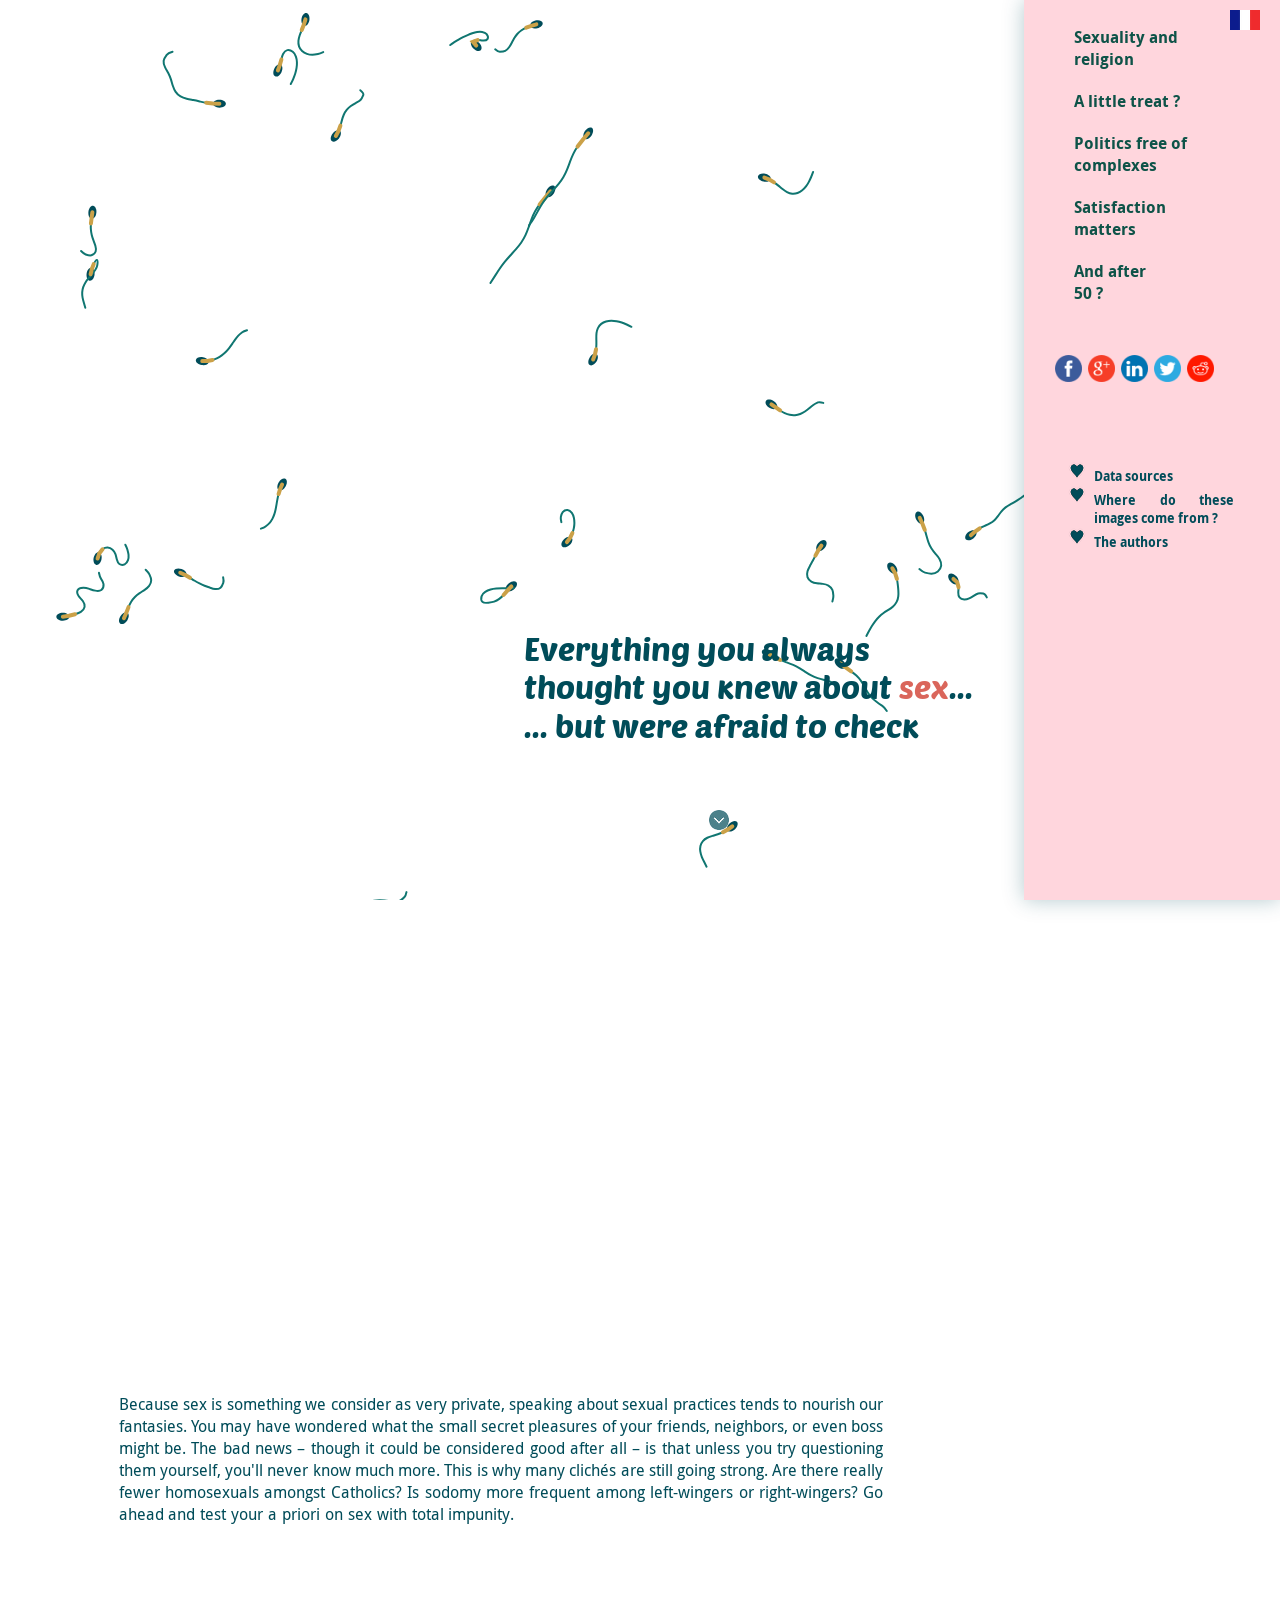
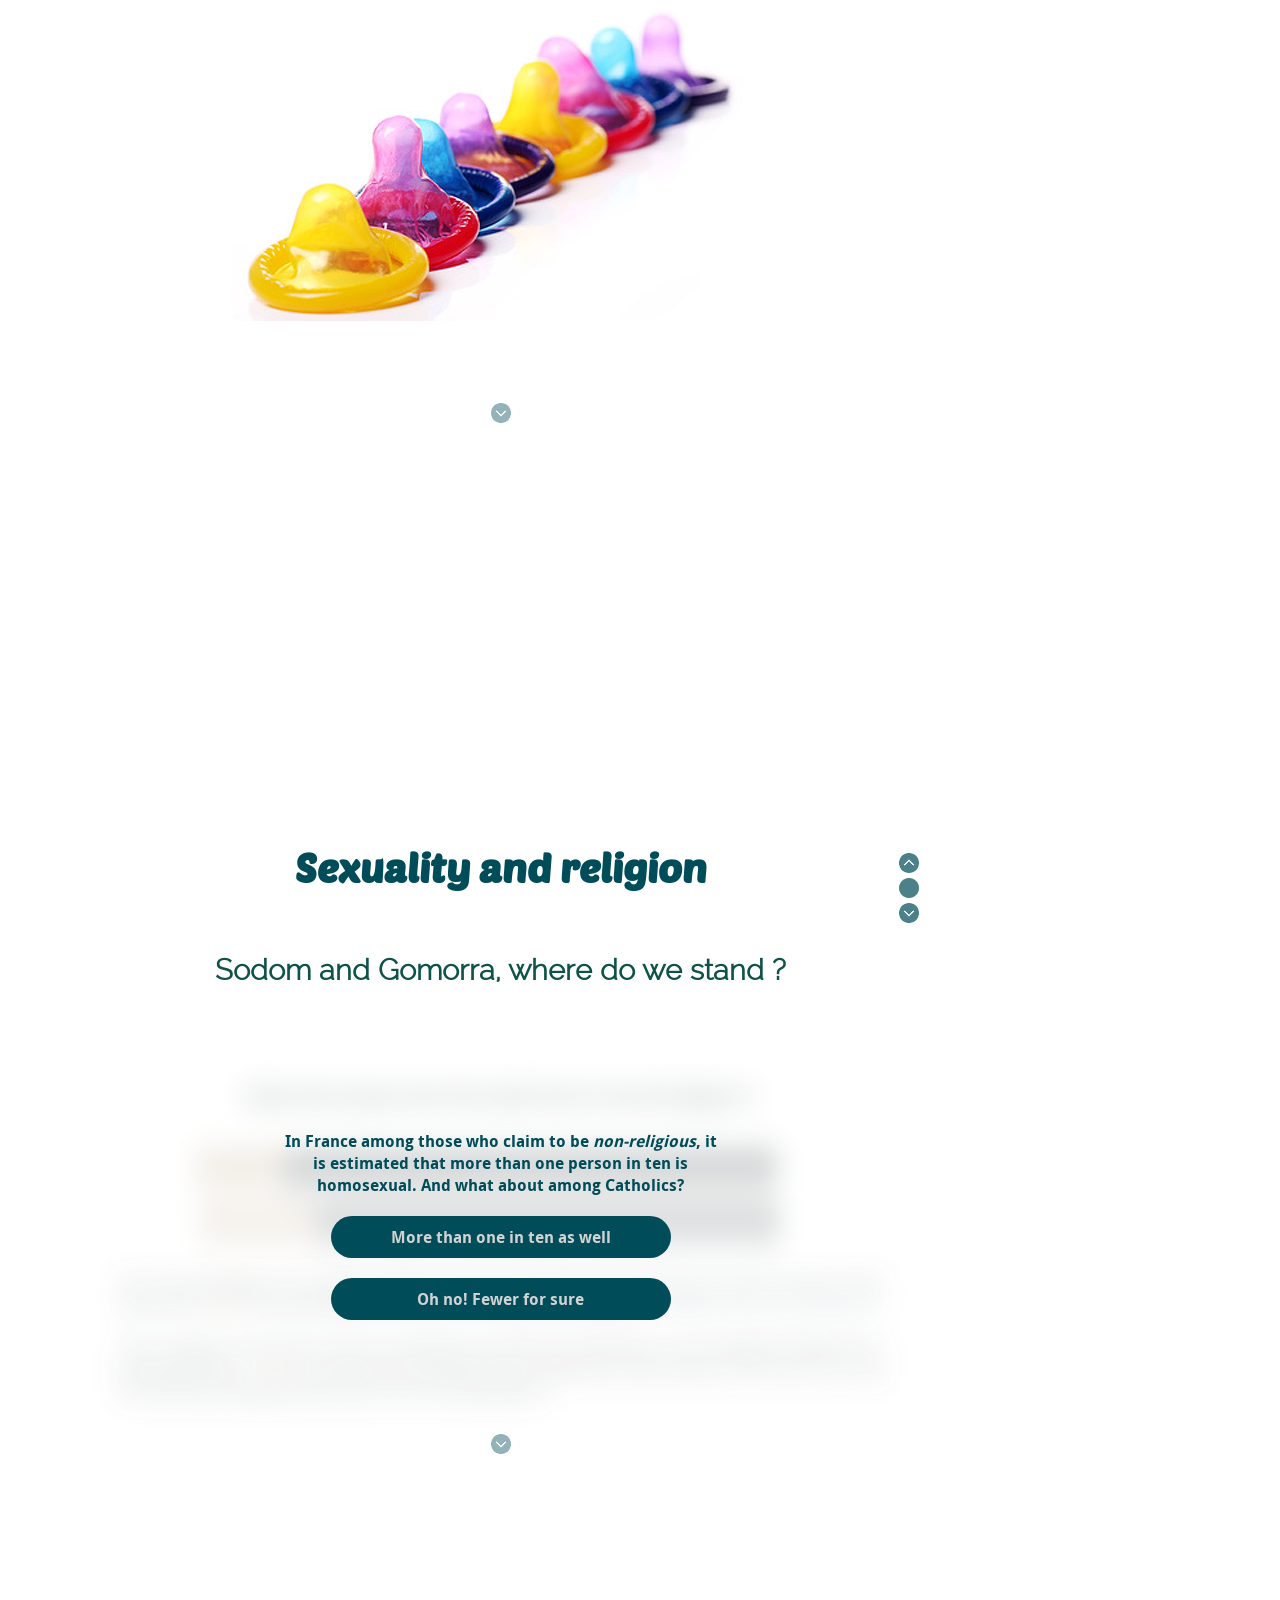
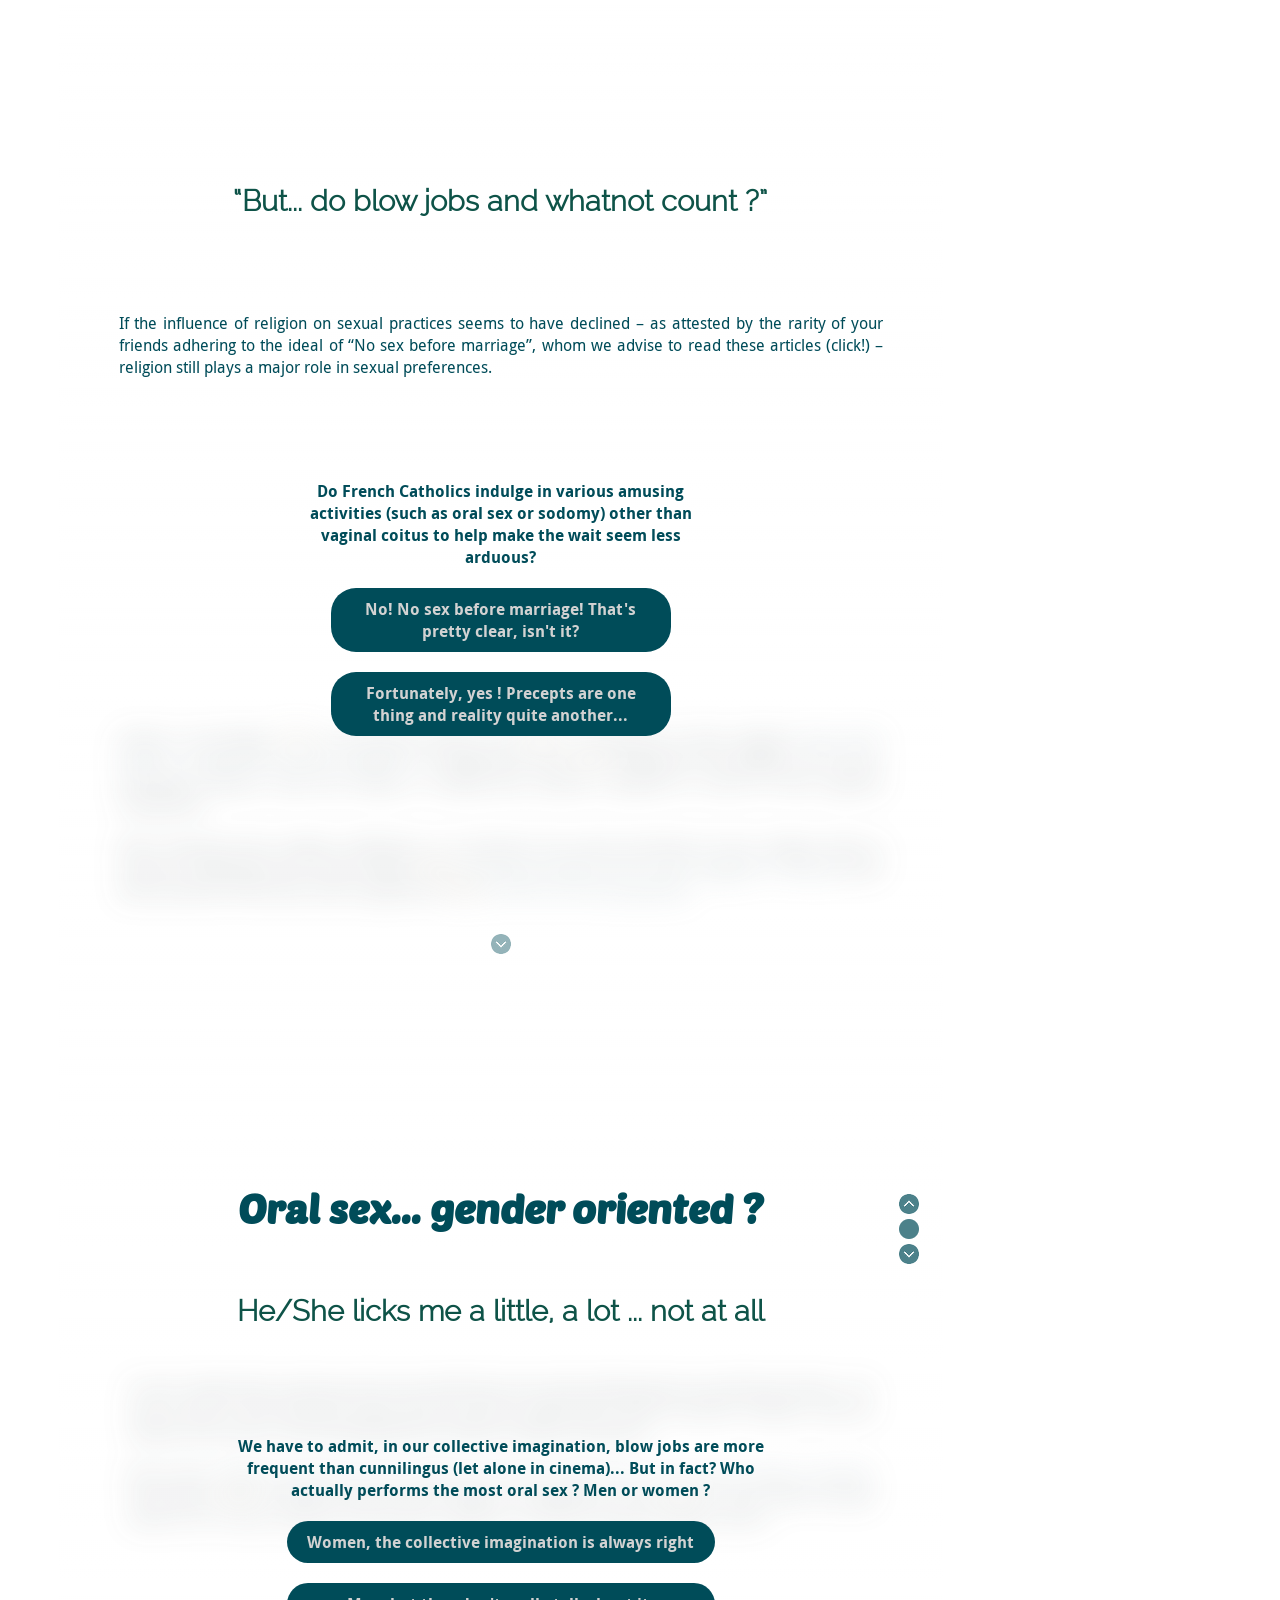
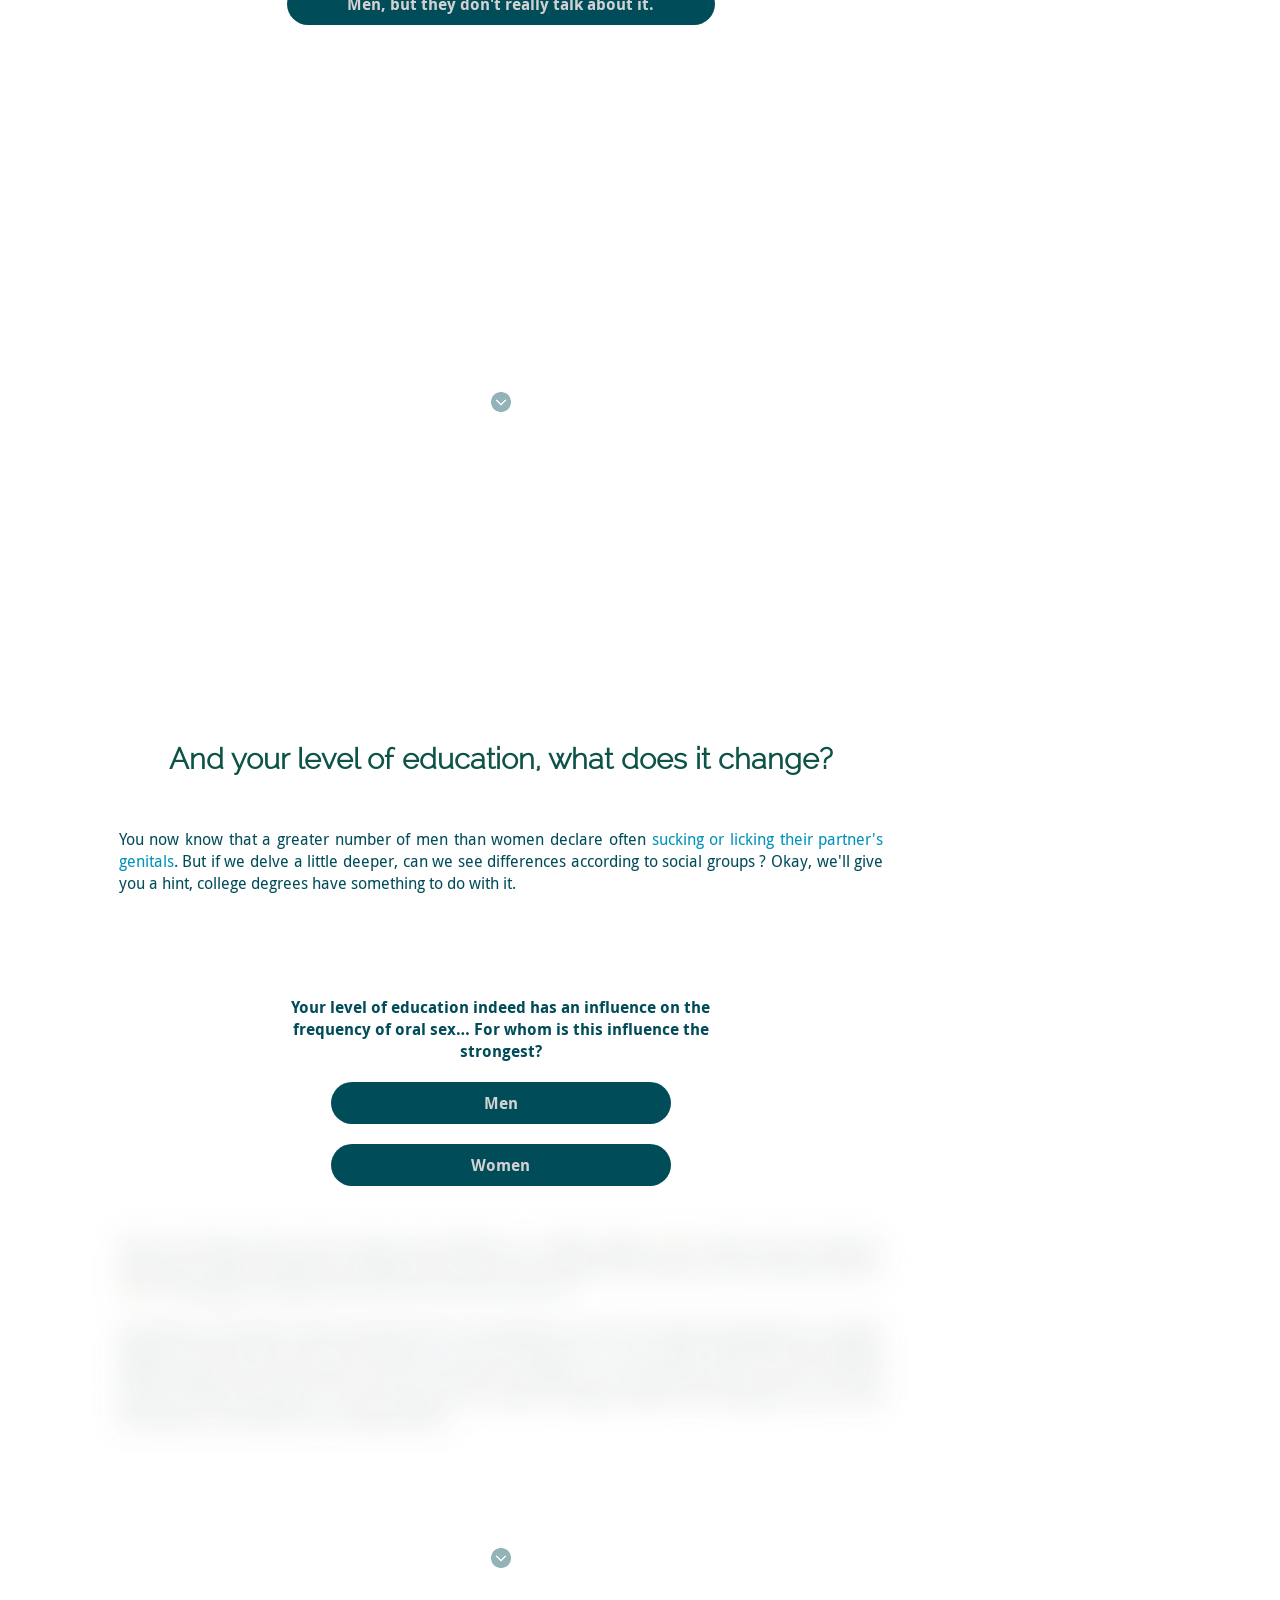
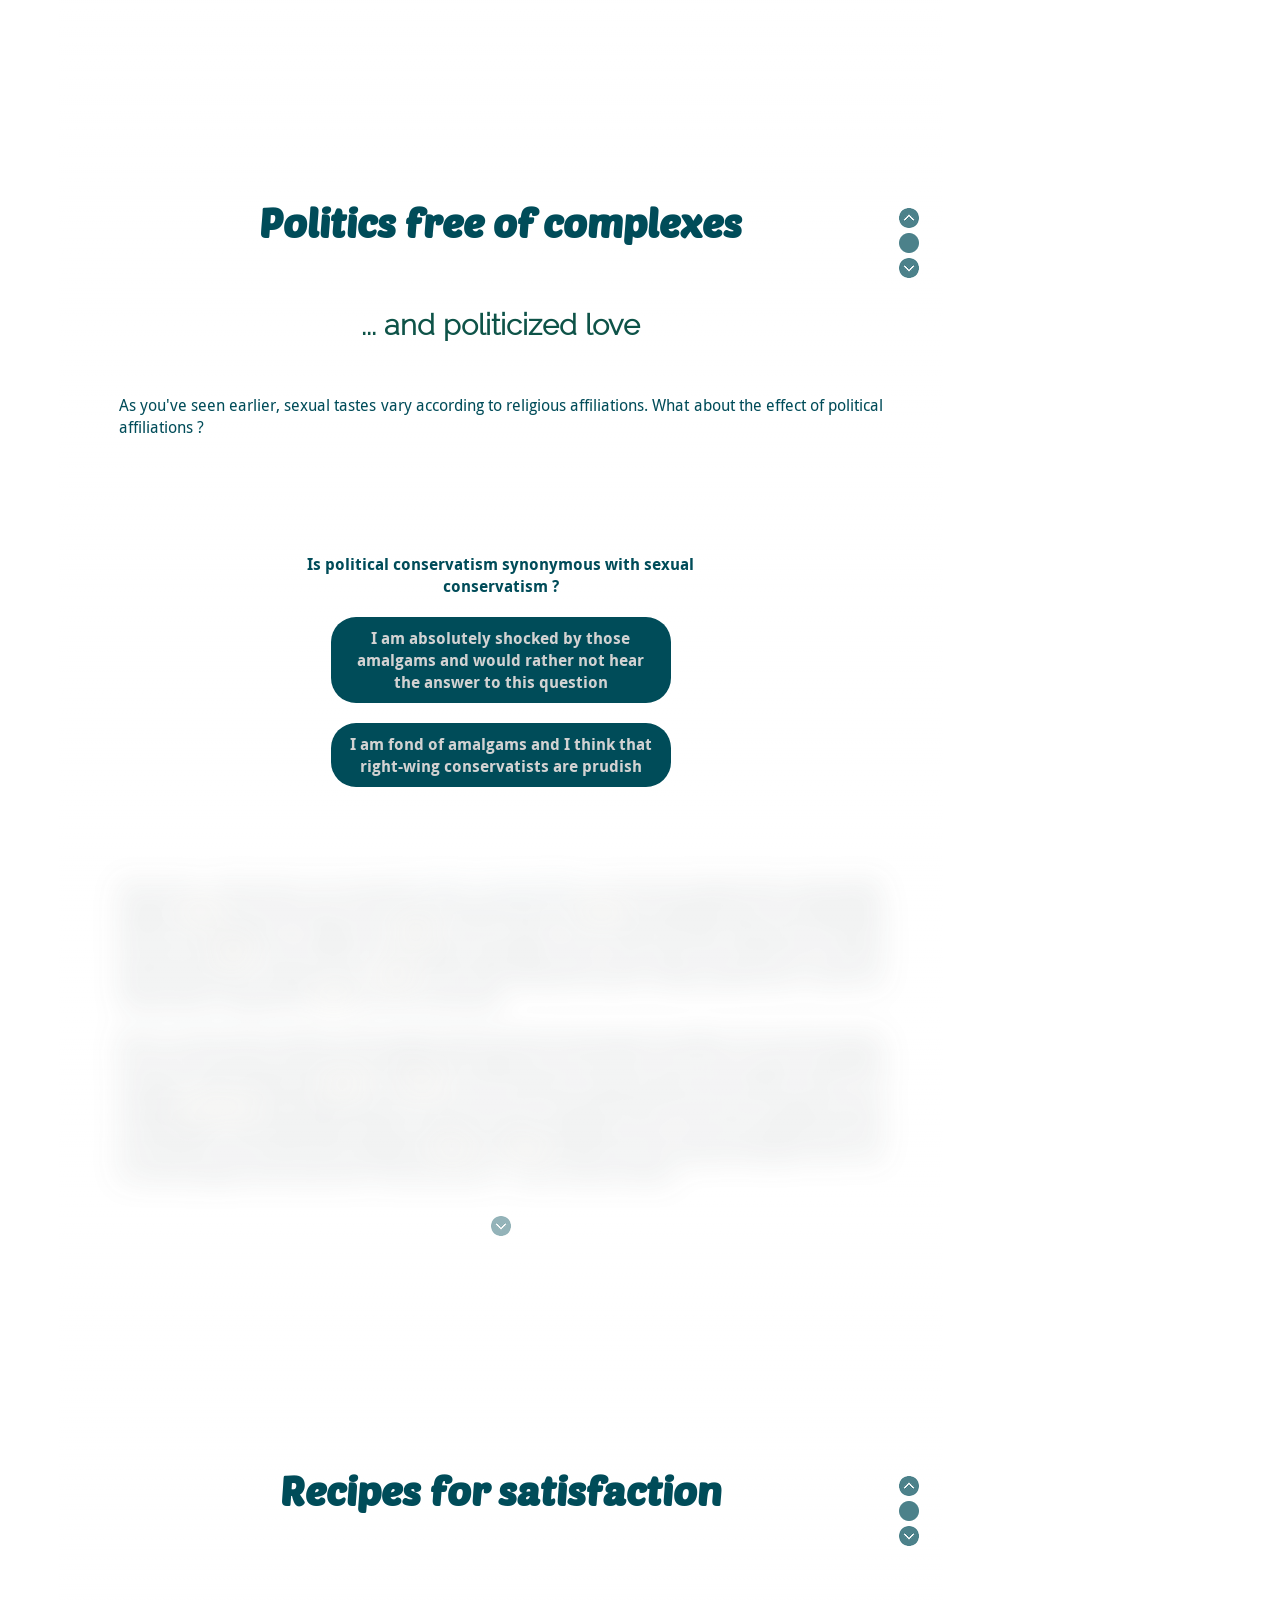
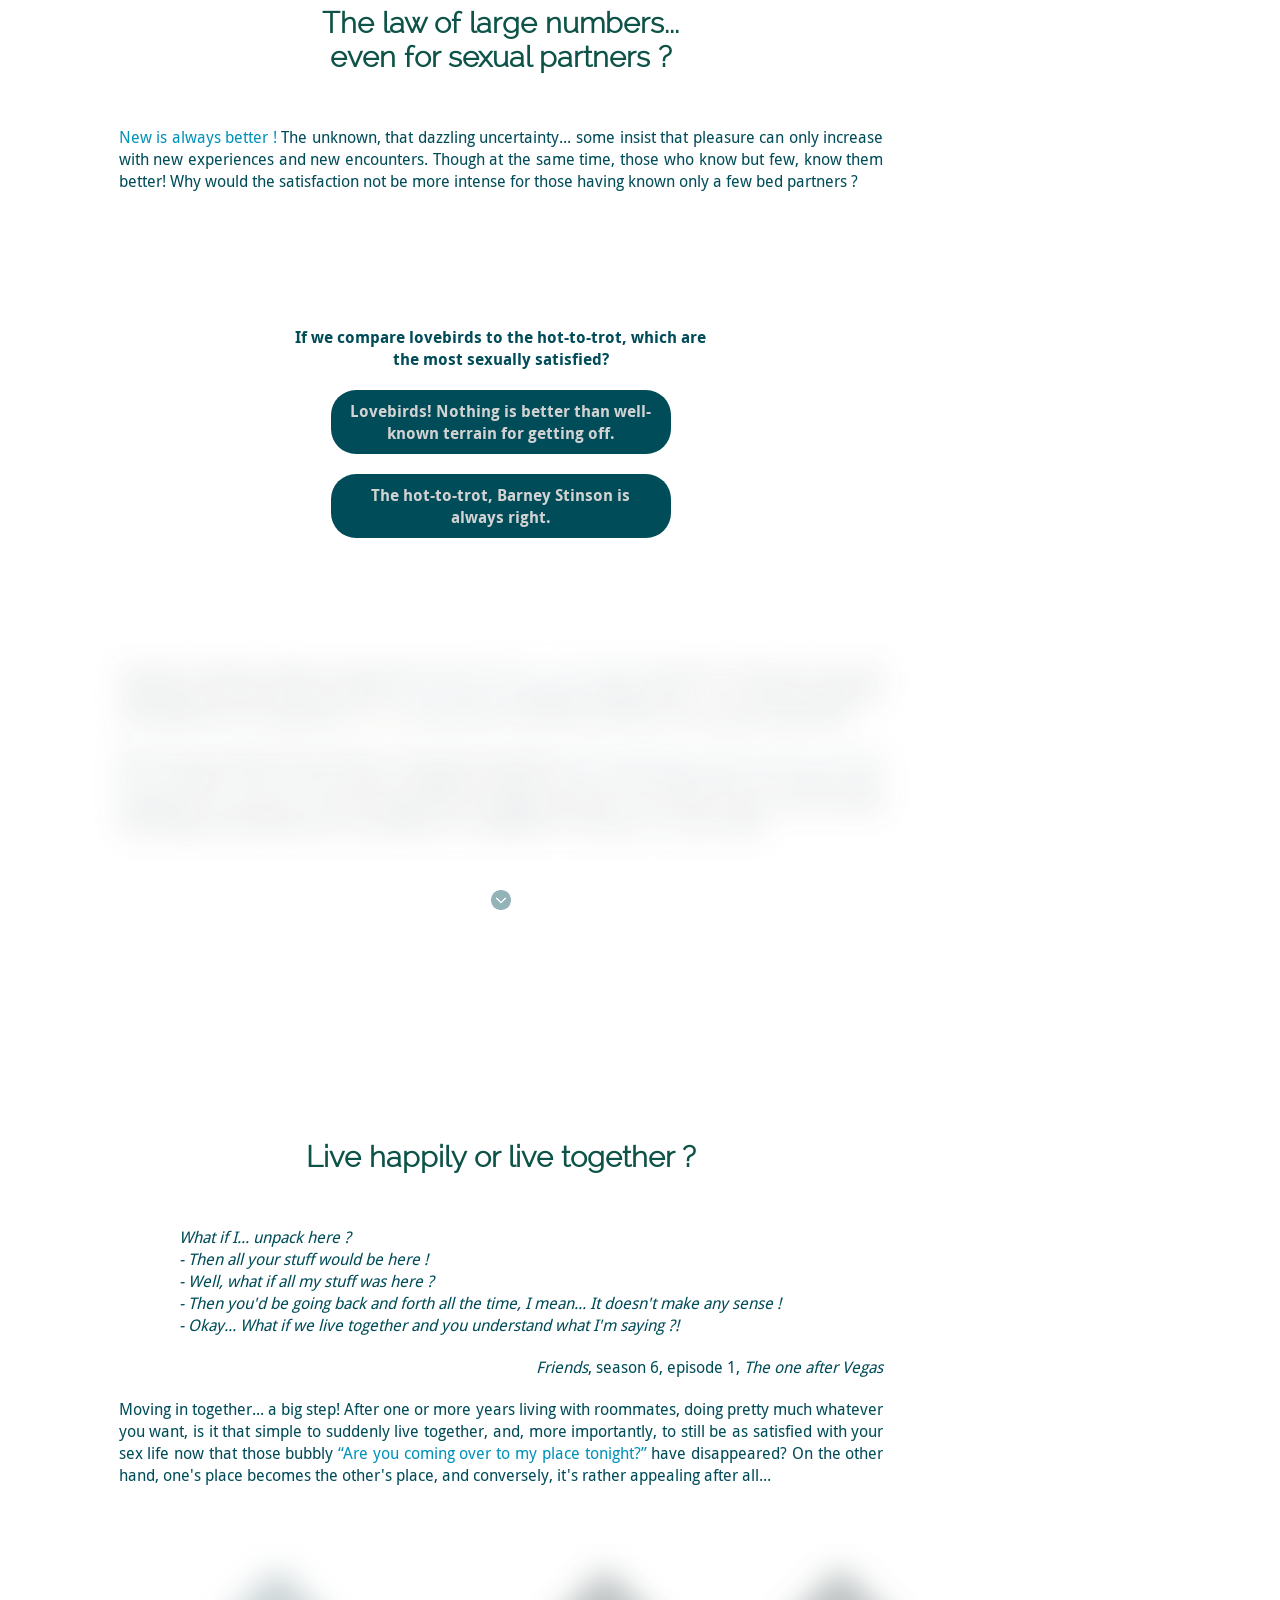
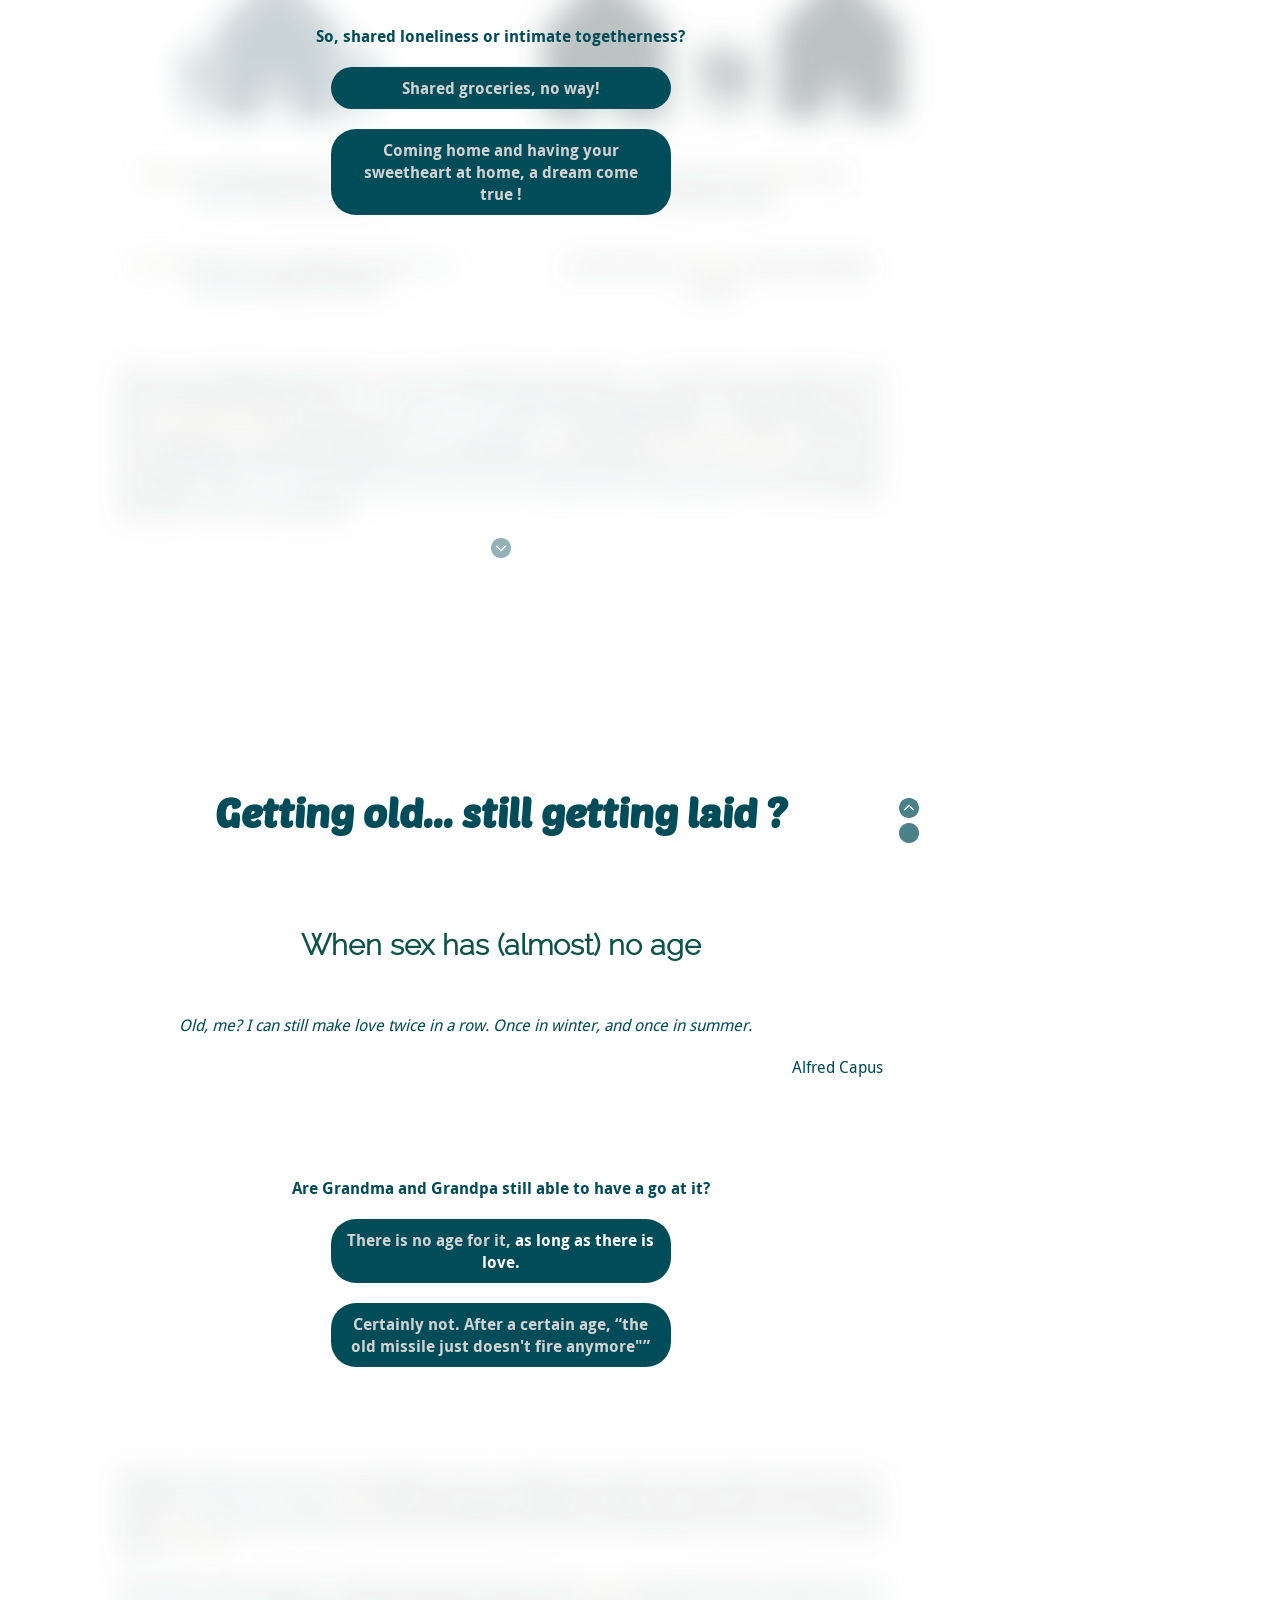
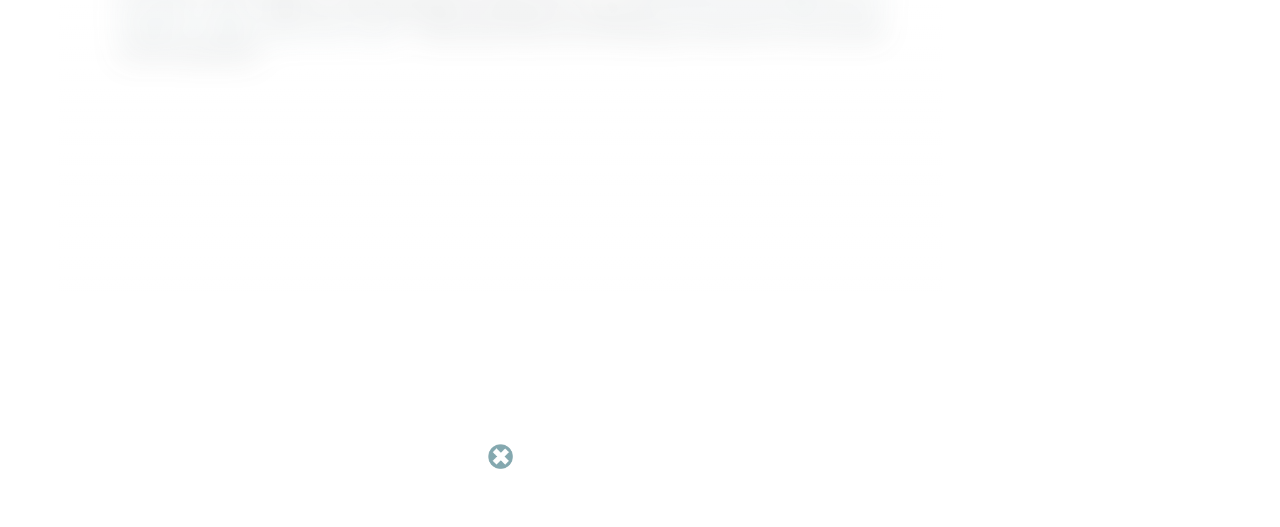
==== commit 70a88d69: "enlevé méthodes fb" ====
--- a/index.html
+++ b/index.html
@@ -42,19 +42,6 @@
                 fjs.parentNode.insertBefore(js, fjs);
             }(document, 'script', 'facebook-jssdk'));
             
-            FB.ui({
-  		method: 'feed',
-  		link: 'http://sociosexologie-du-dimanche.github.io/en',
-  		caption: 'French people and sex : an offbeat data vizualisation',
-  		picture : 'Images/banana.jpg'
-		}, function(response){});
-		
-	FB.ui({
-		 method: 'share',
-  		href: 'http://sociosexologie-du-dimanche.github.io/en',
-  		caption: 'French people and sex : an offbeat data vizualisation',
-  		picture : 'Images/banana.jpg'
-		}, function(response){});
         </script>
         
         <div id="fb-root"></div>
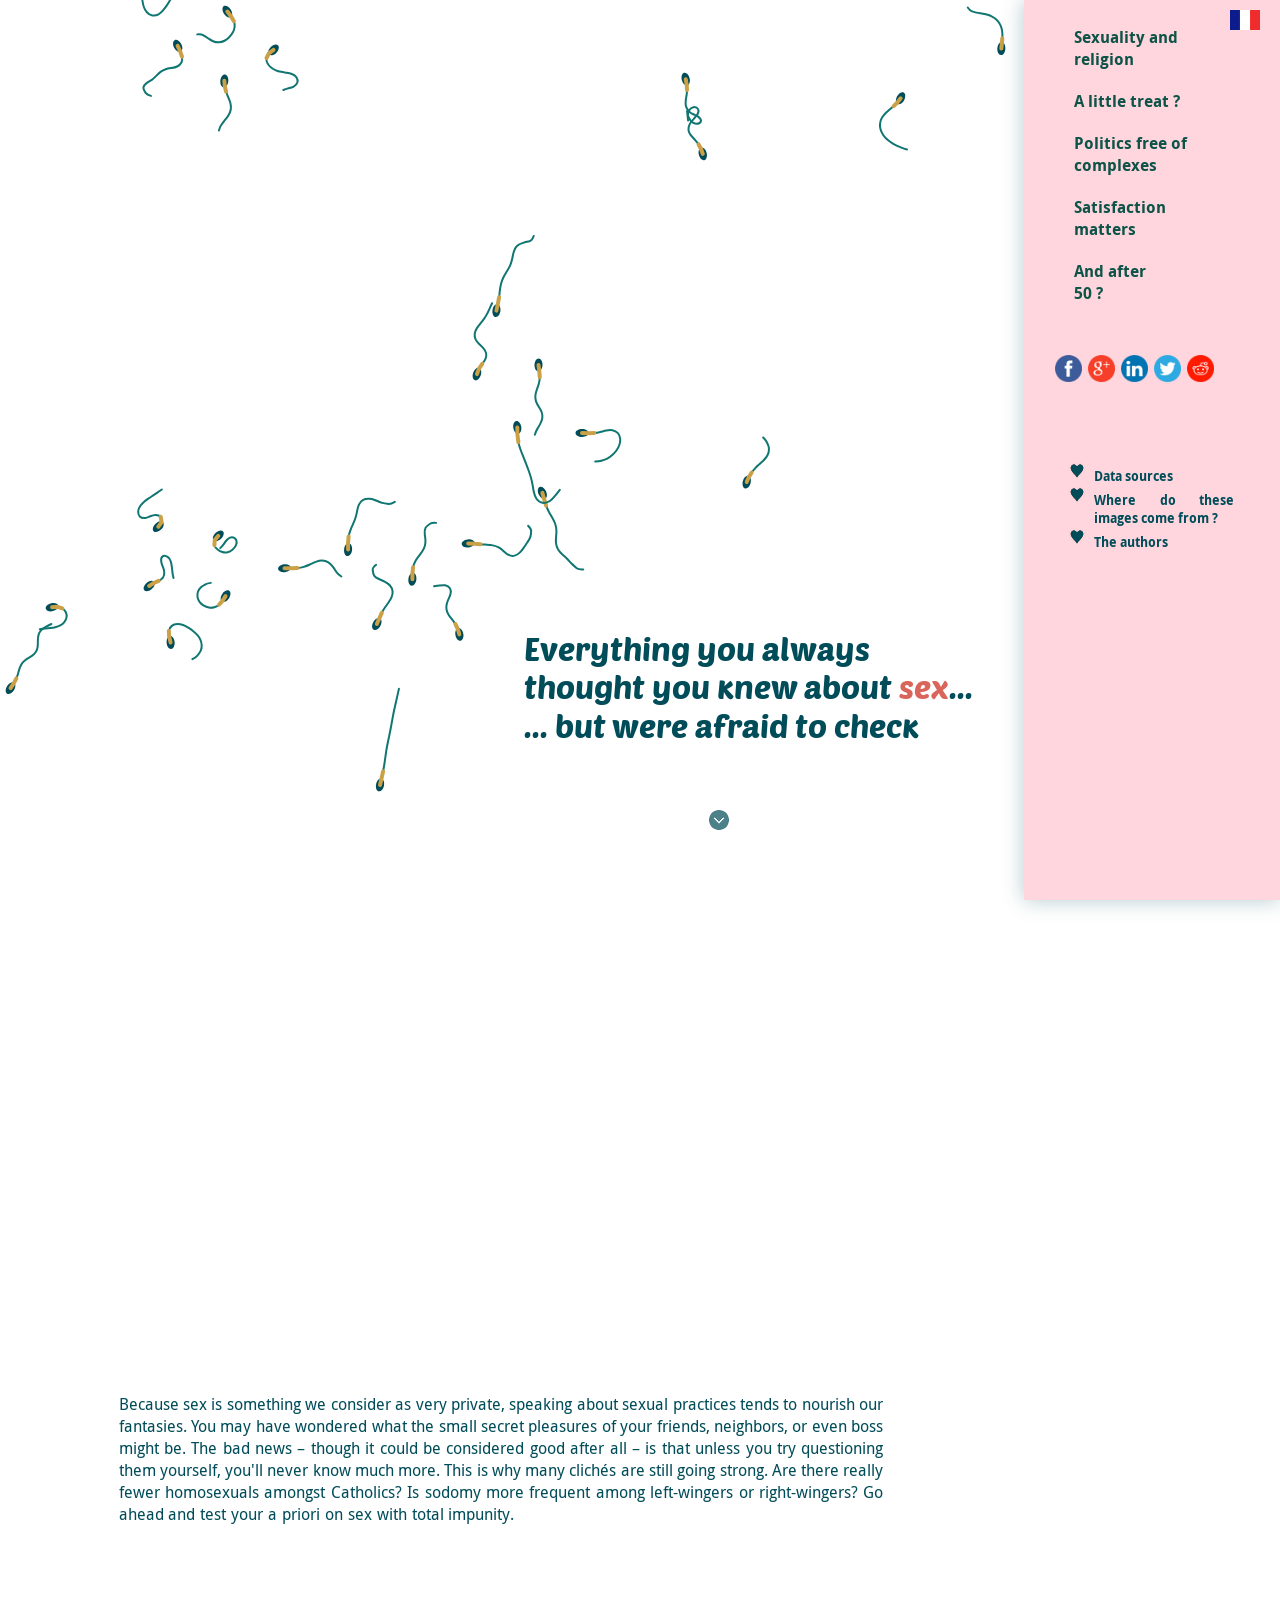
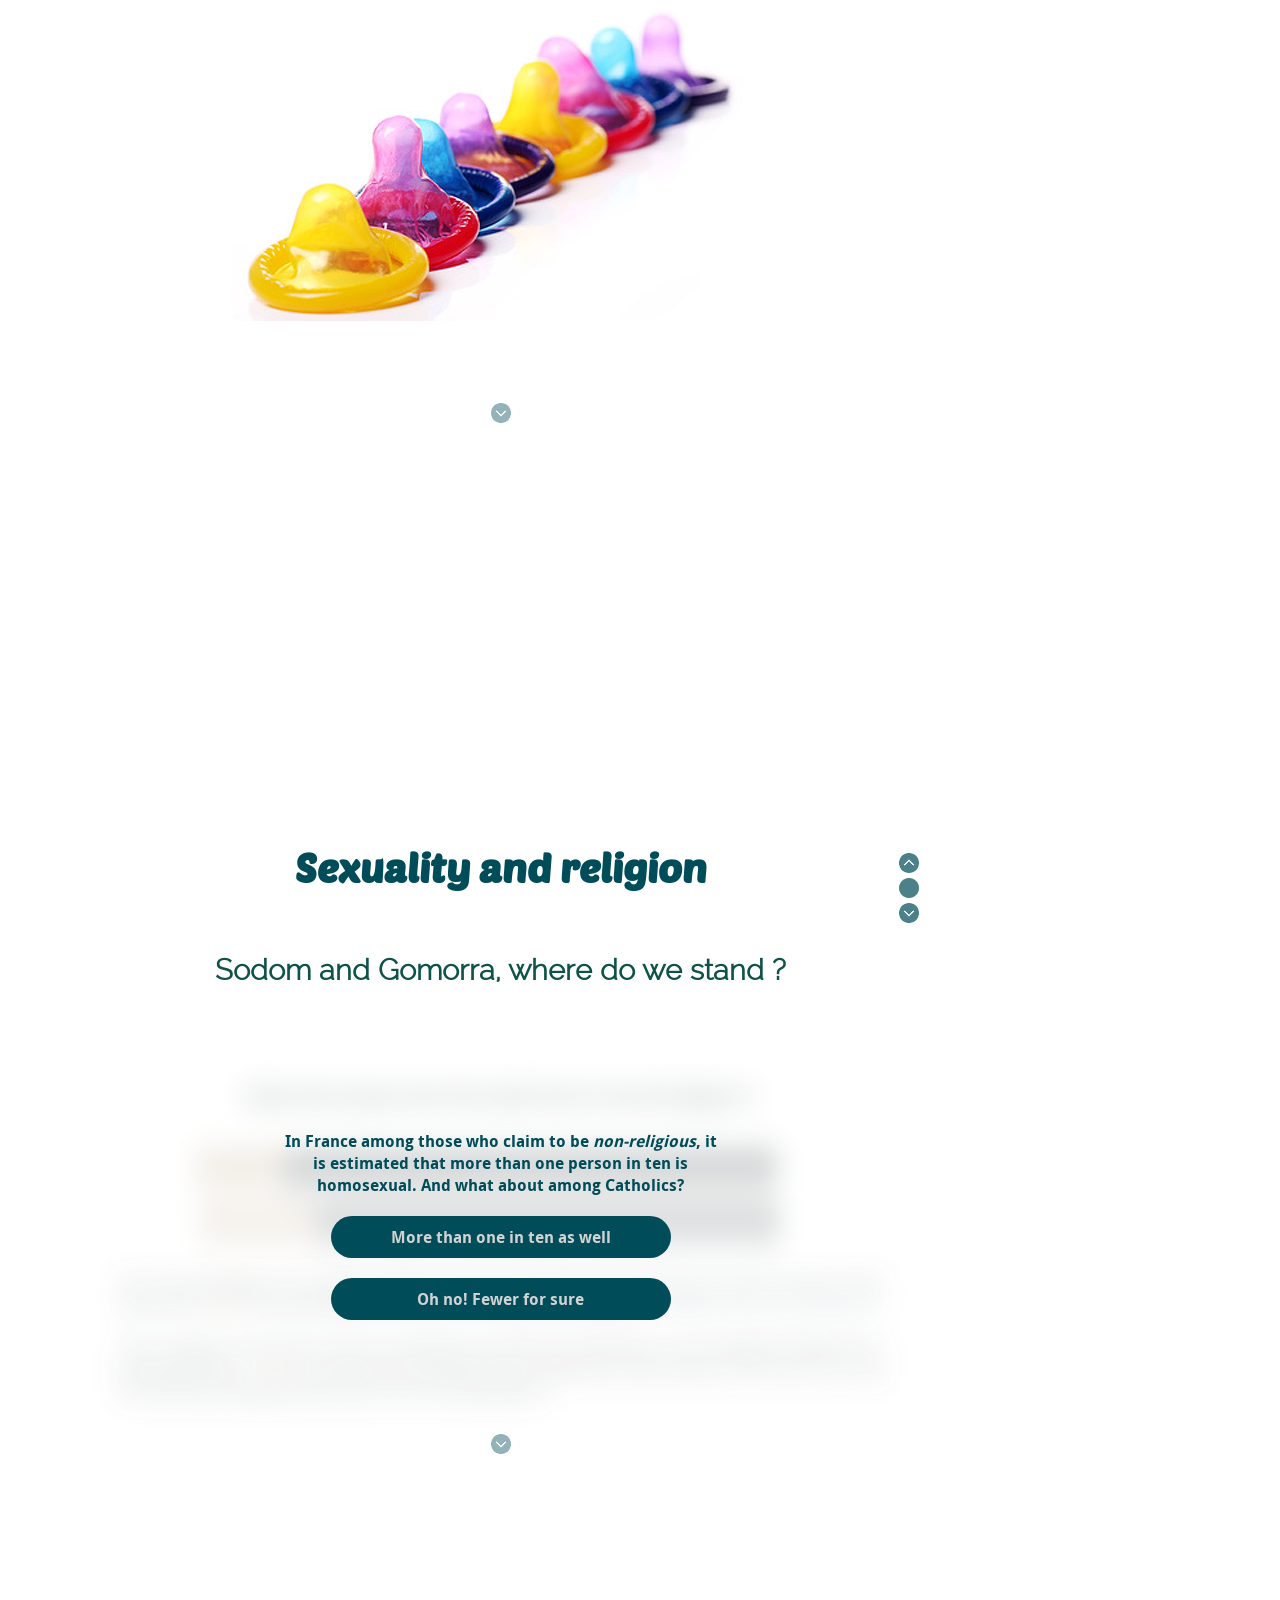
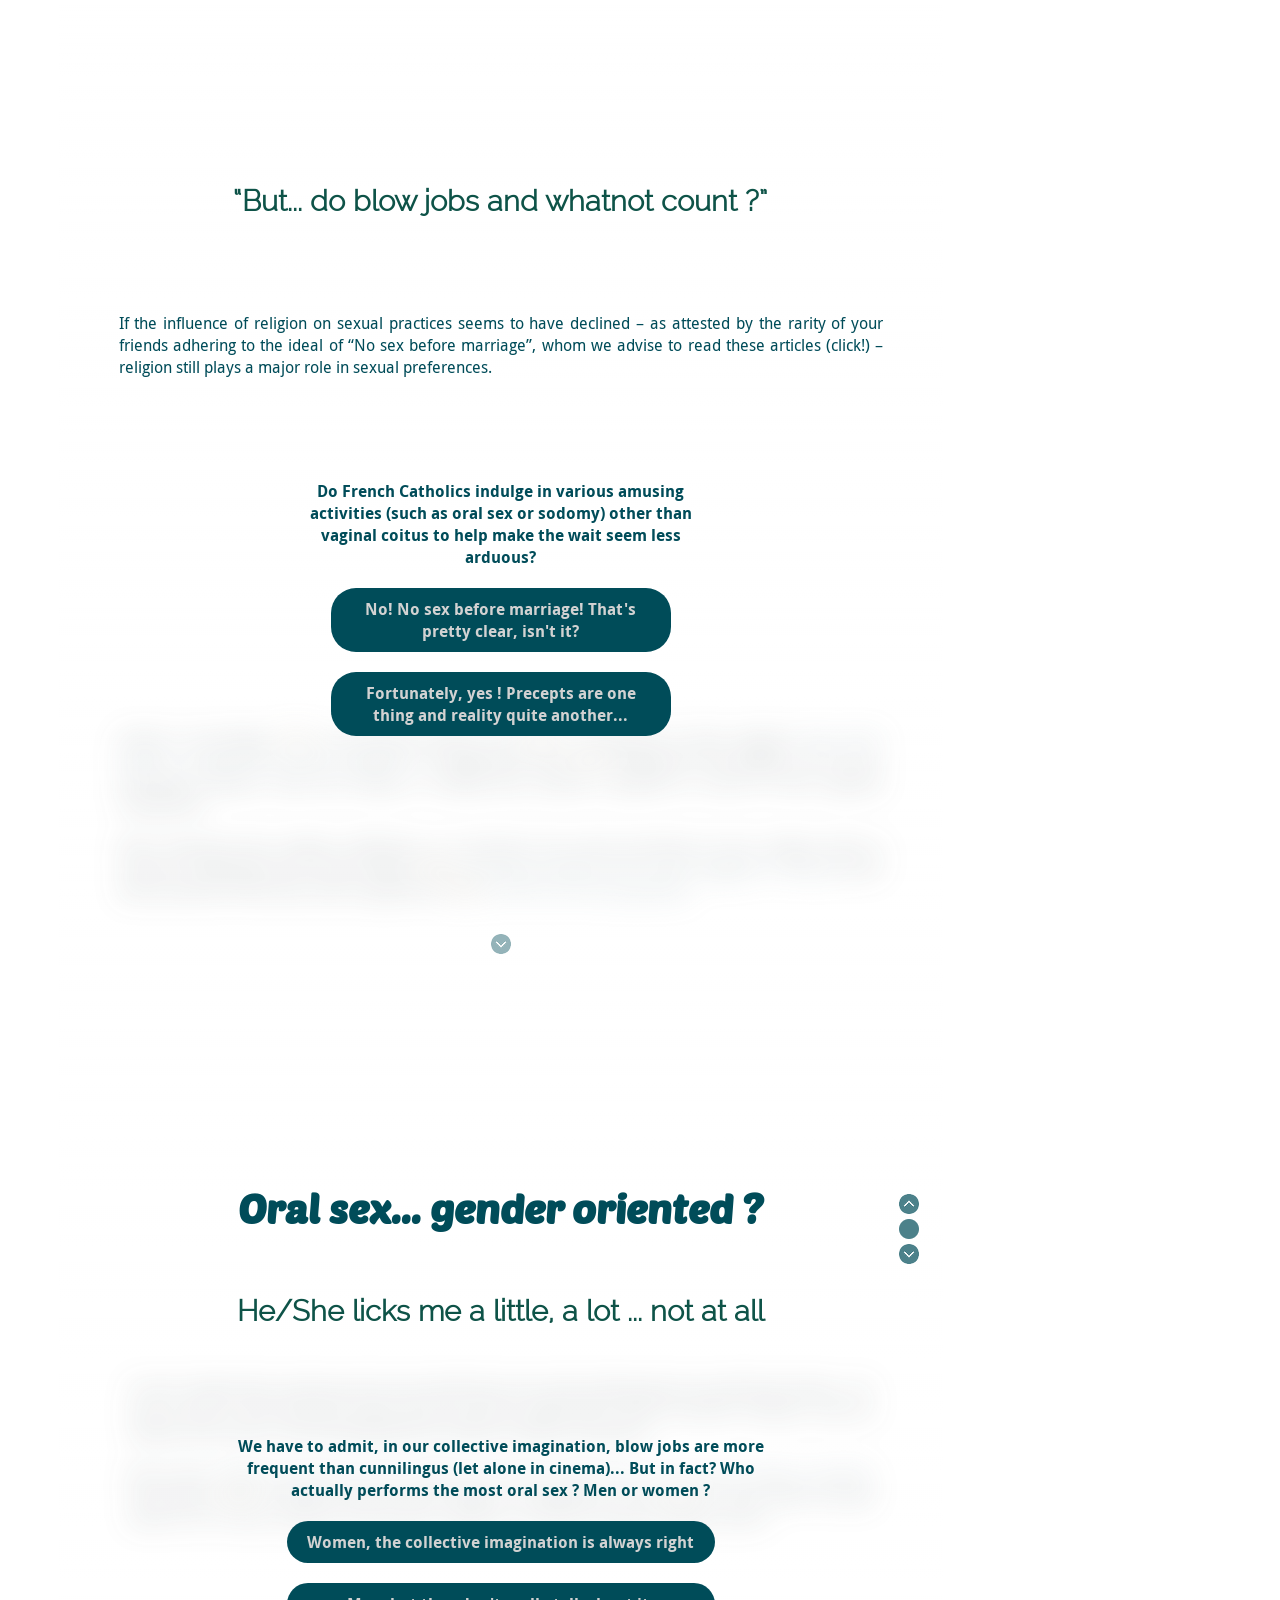
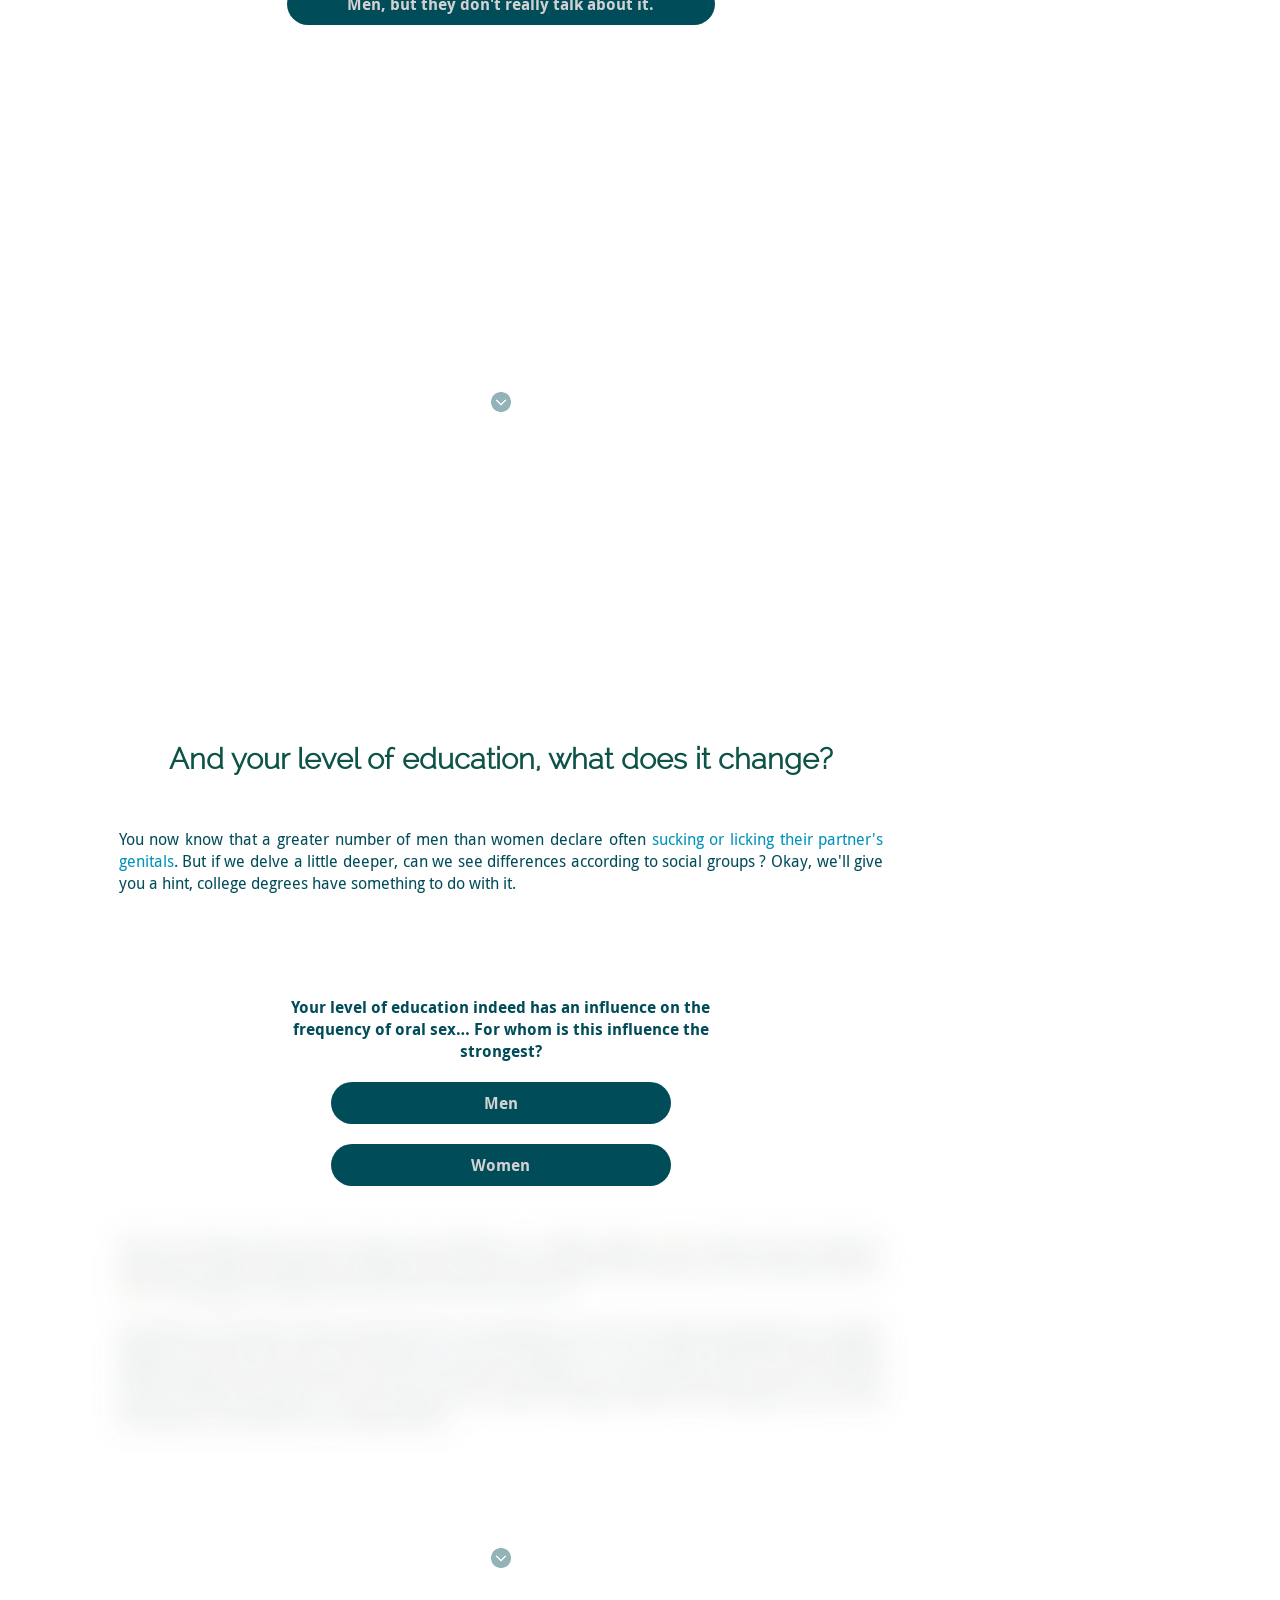
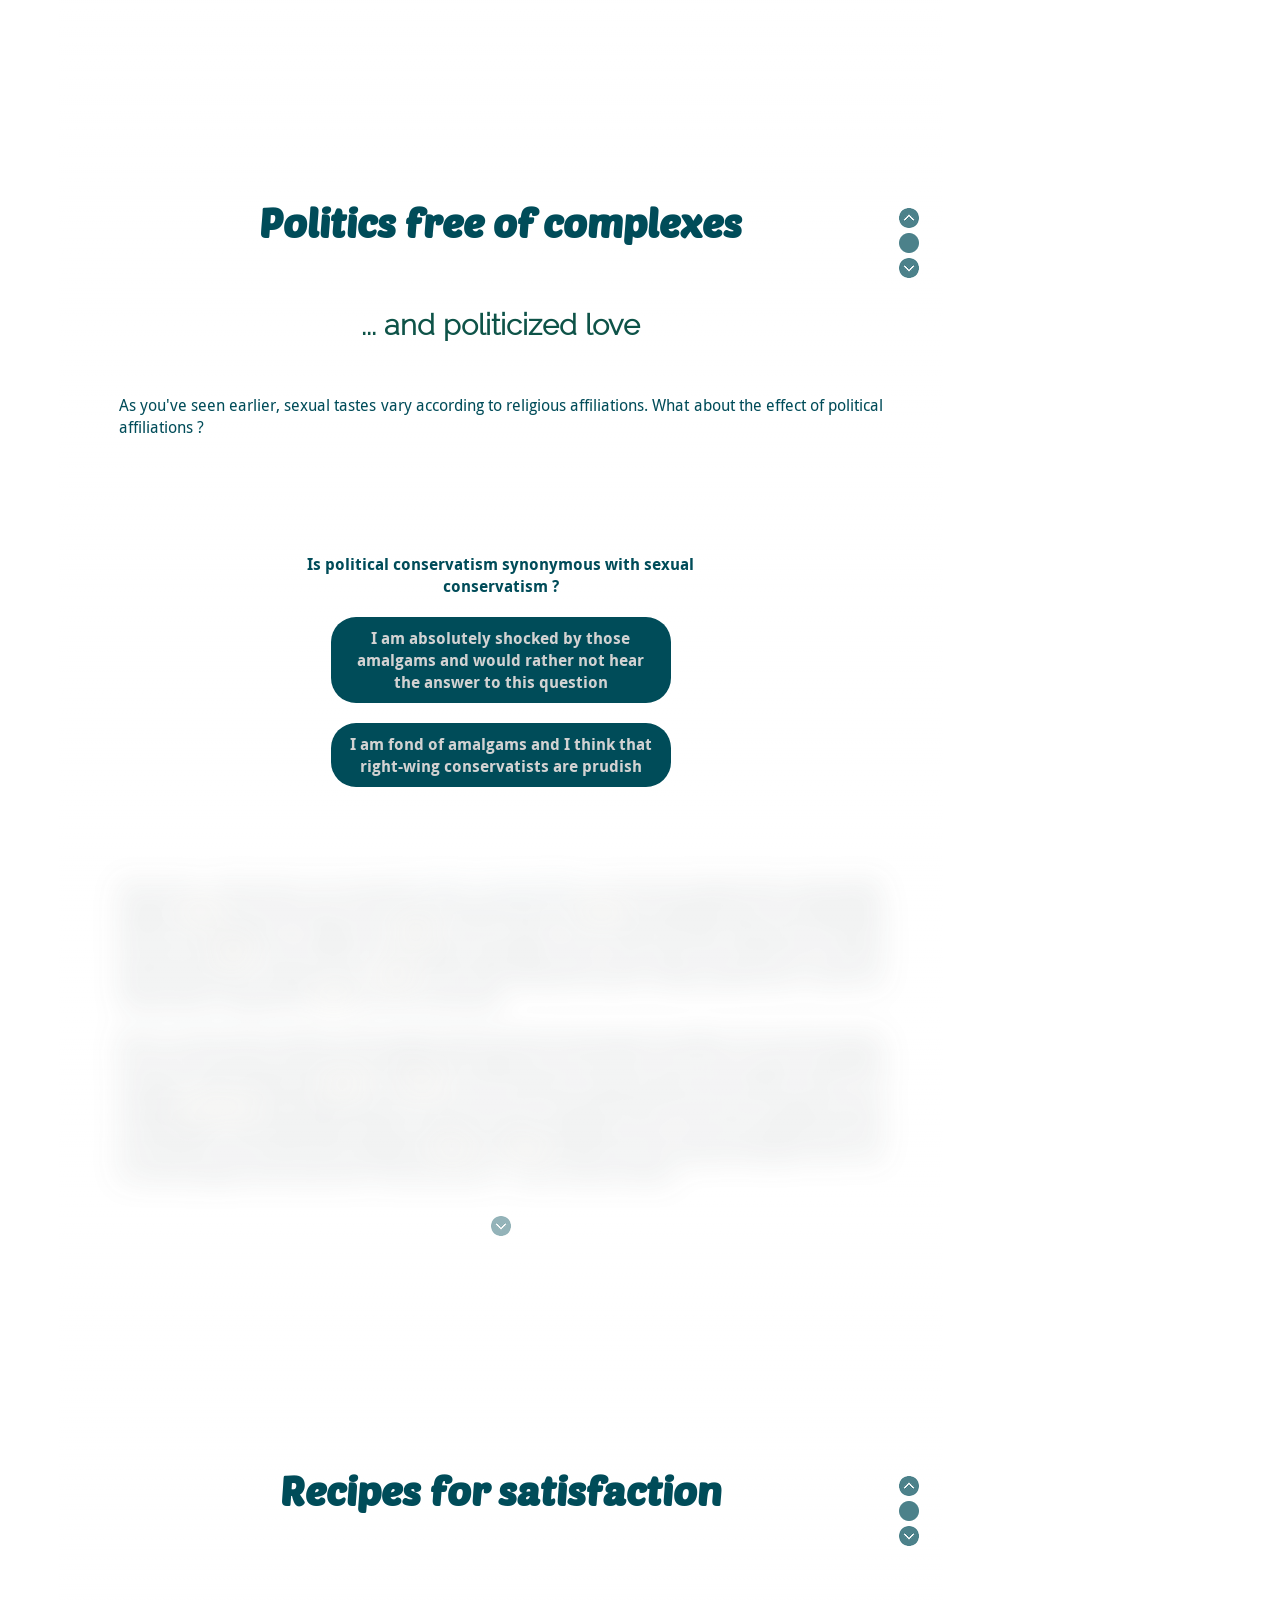
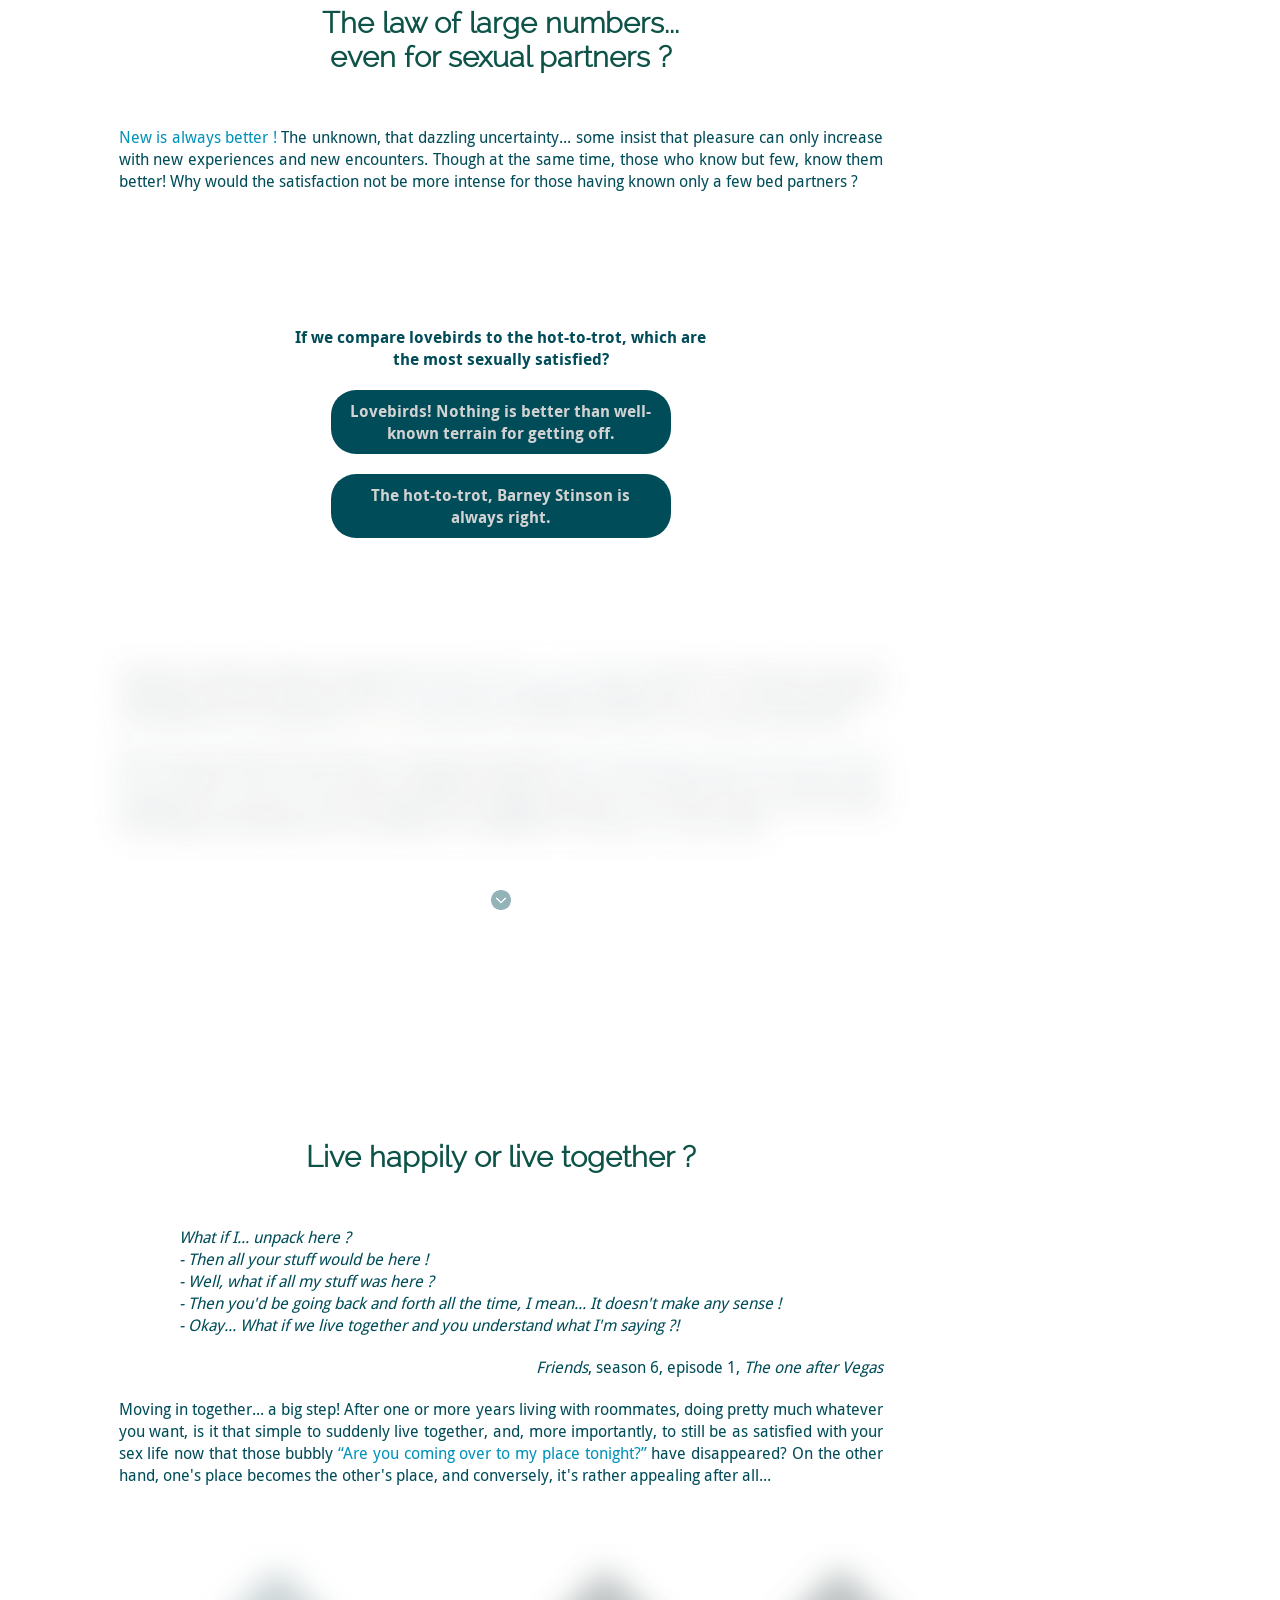
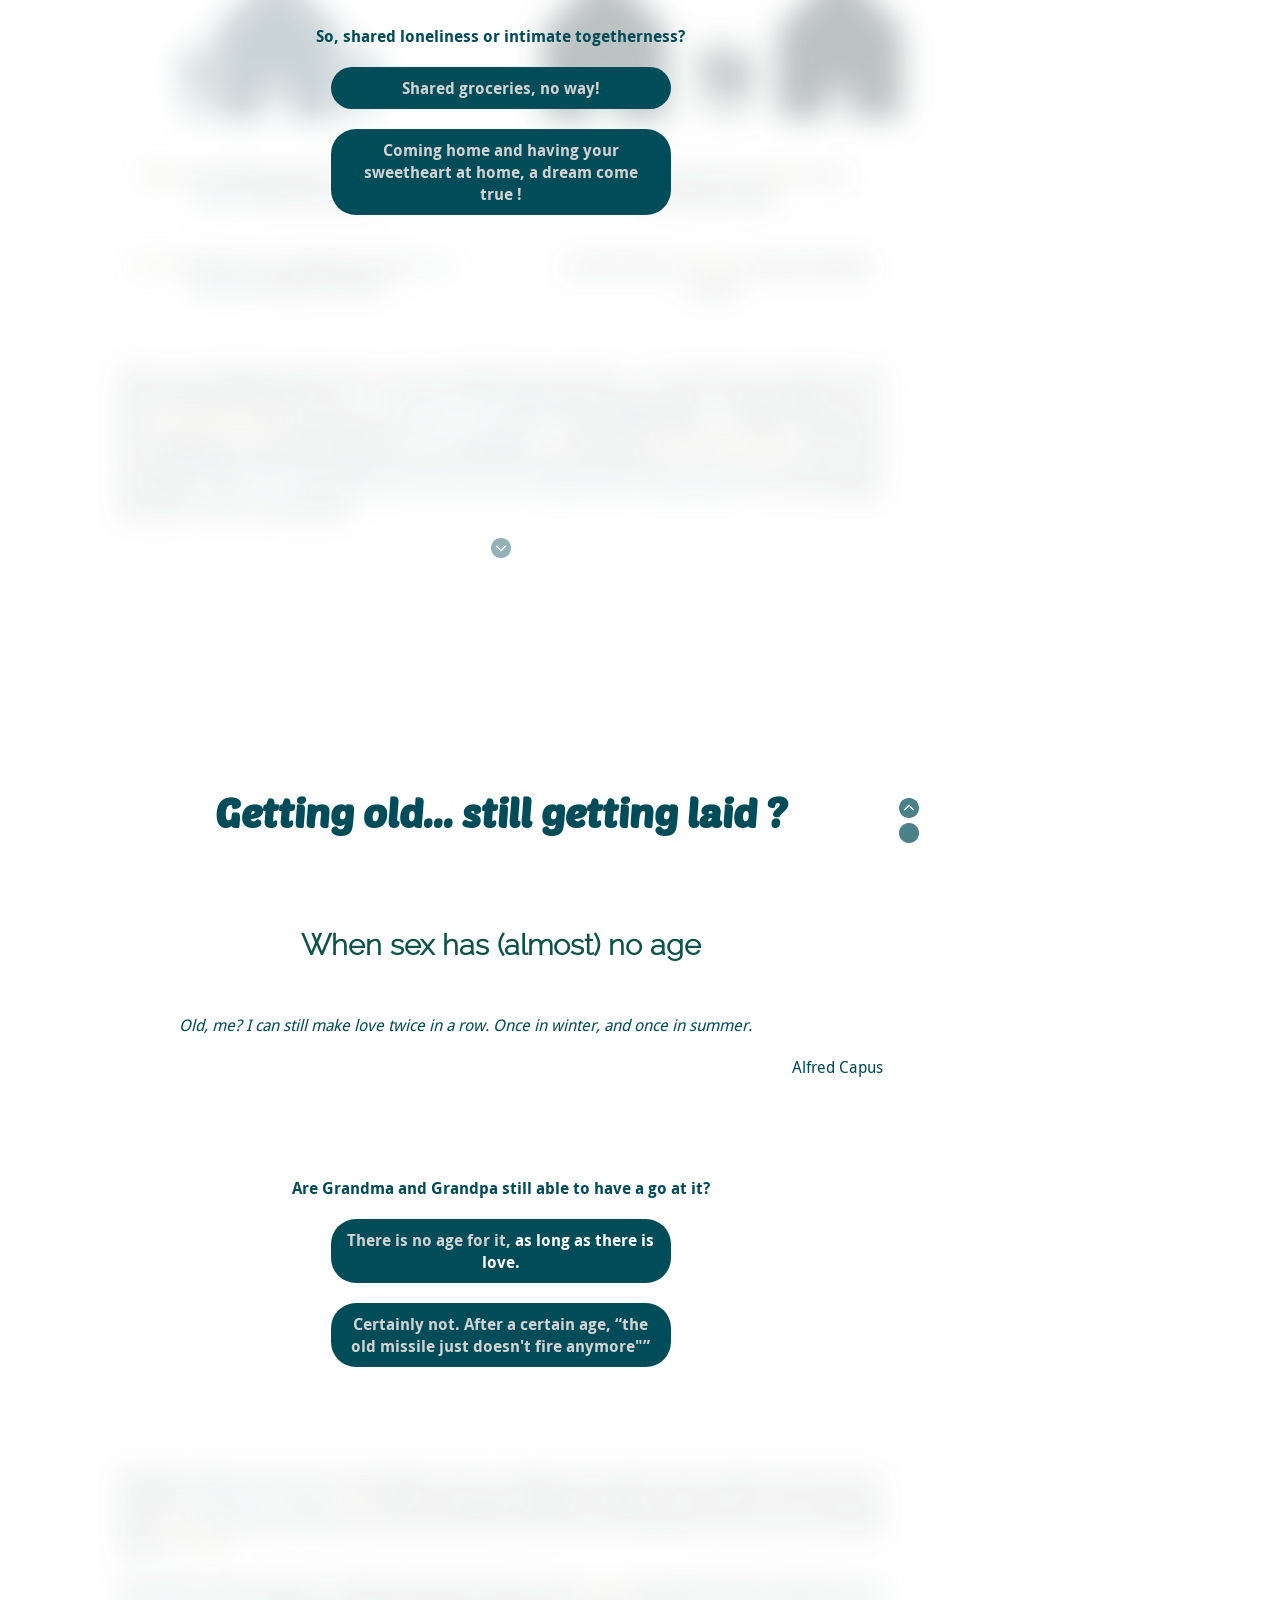
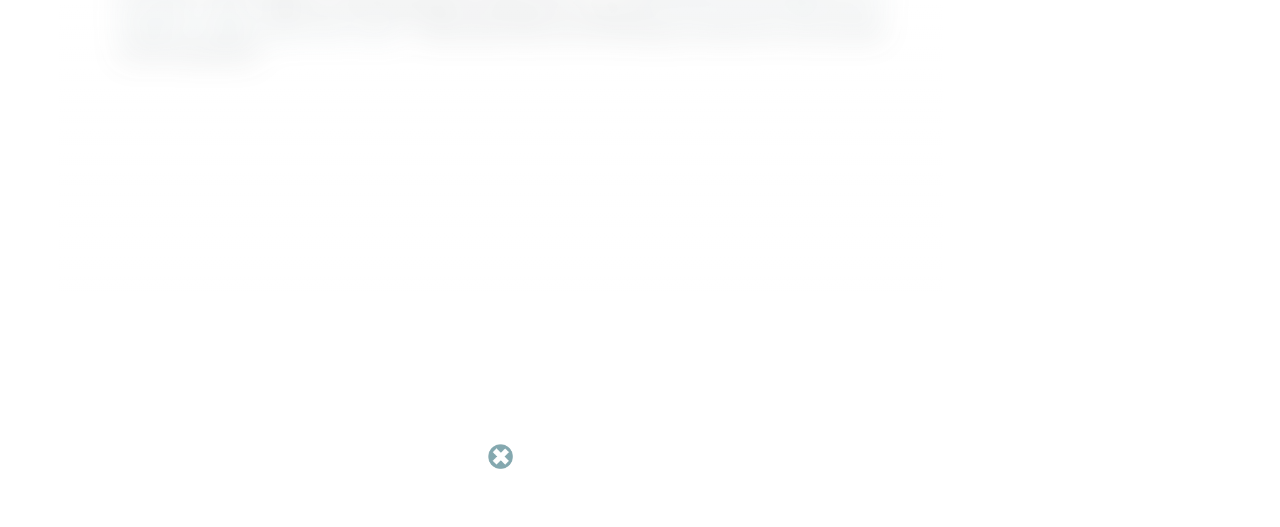
==== commit 1d01fb75: "enlevé script doublon" ====
--- a/index.html
+++ b/index.html
@@ -24,7 +24,7 @@
                 }
             })();
   		</script>
-        
+         <div id="fb-root"></div>
         <script>
             window.fbAsyncInit = function() {
                 FB.init({
@@ -44,16 +44,6 @@
             
         </script>
         
-        <div id="fb-root"></div>
-        <script>
-            (function(d, s, id) {
-                var js, fjs = d.getElementsByTagName(s)[0];
-                if (d.getElementById(id)) return;
-                js = d.createElement(s); js.id = id;
-                js.src = "//connect.facebook.net/fr_FR/sdk.js#xfbml=1&version=v2.5&appId=230706700616703";
-                fjs.parentNode.insertBefore(js, fjs);
-            }(document, 'script', 'facebook-jssdk'));
-        </script>
         
         
     </head>
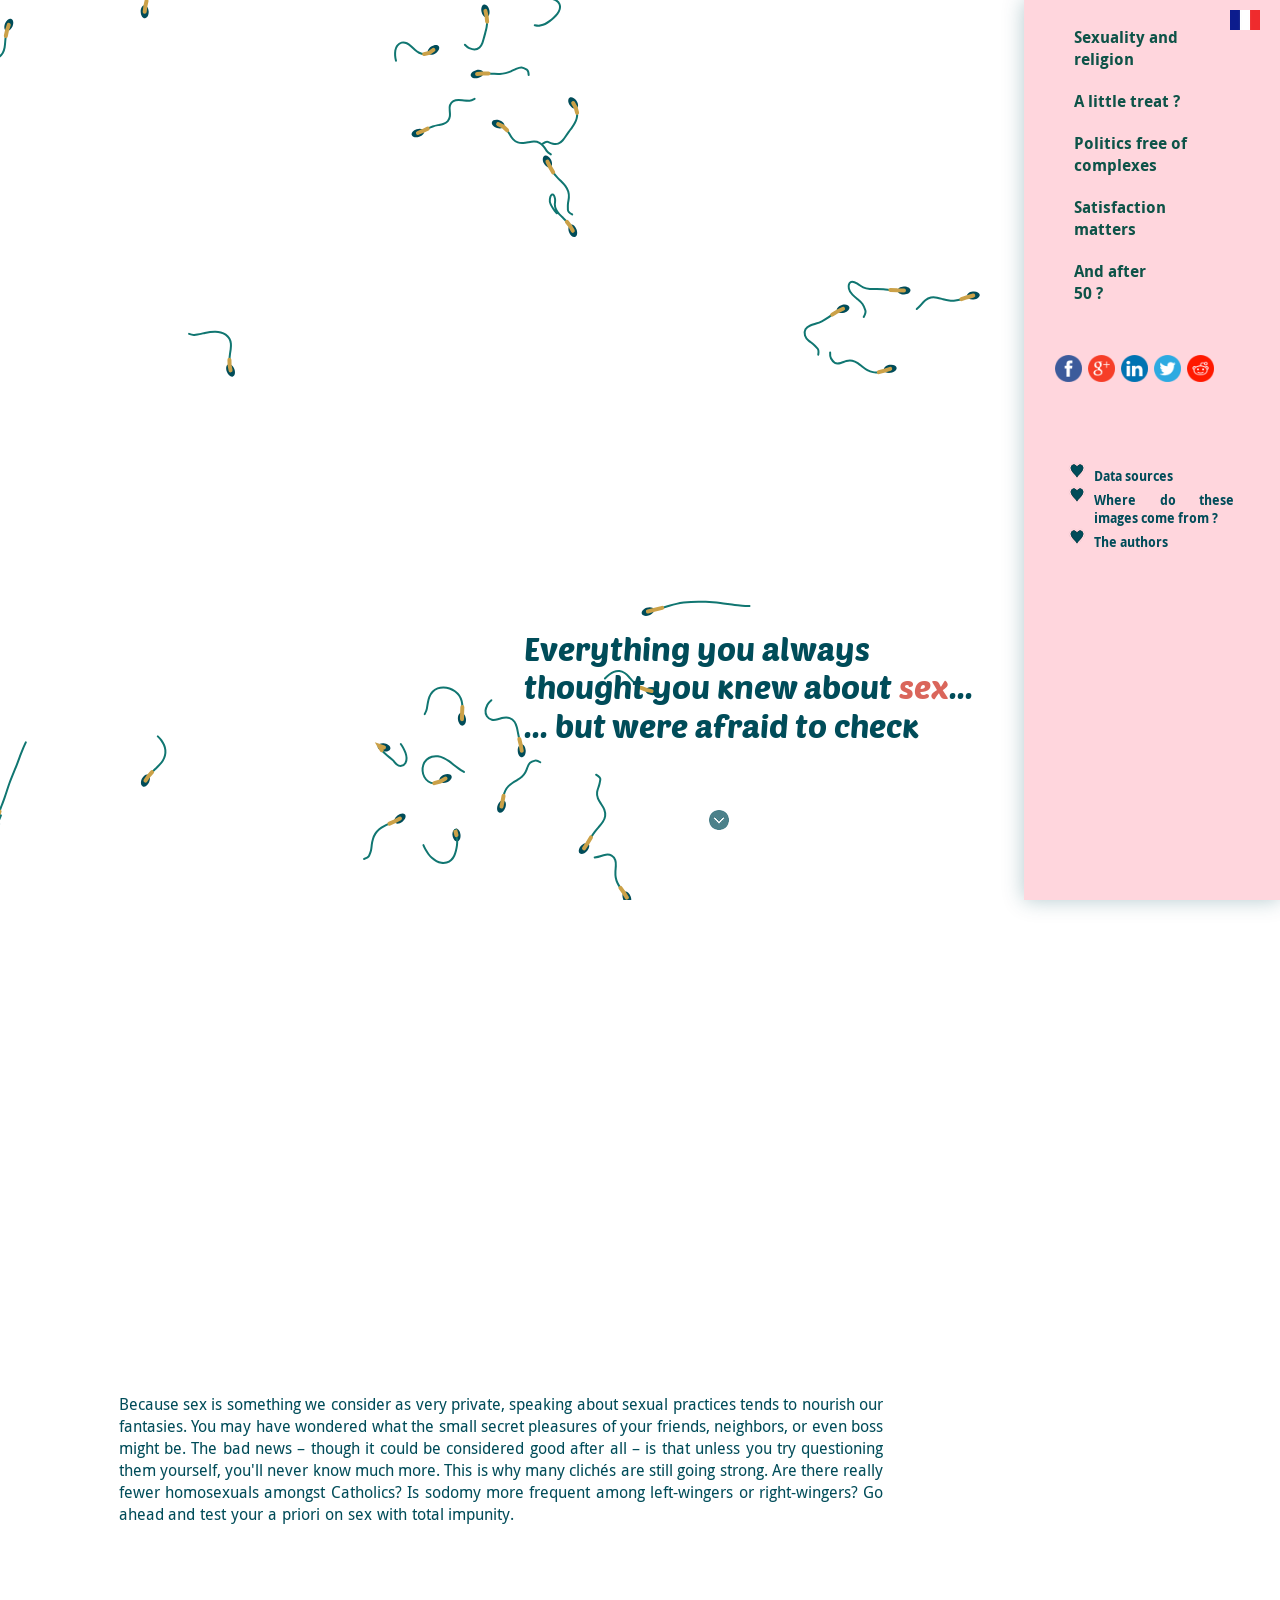
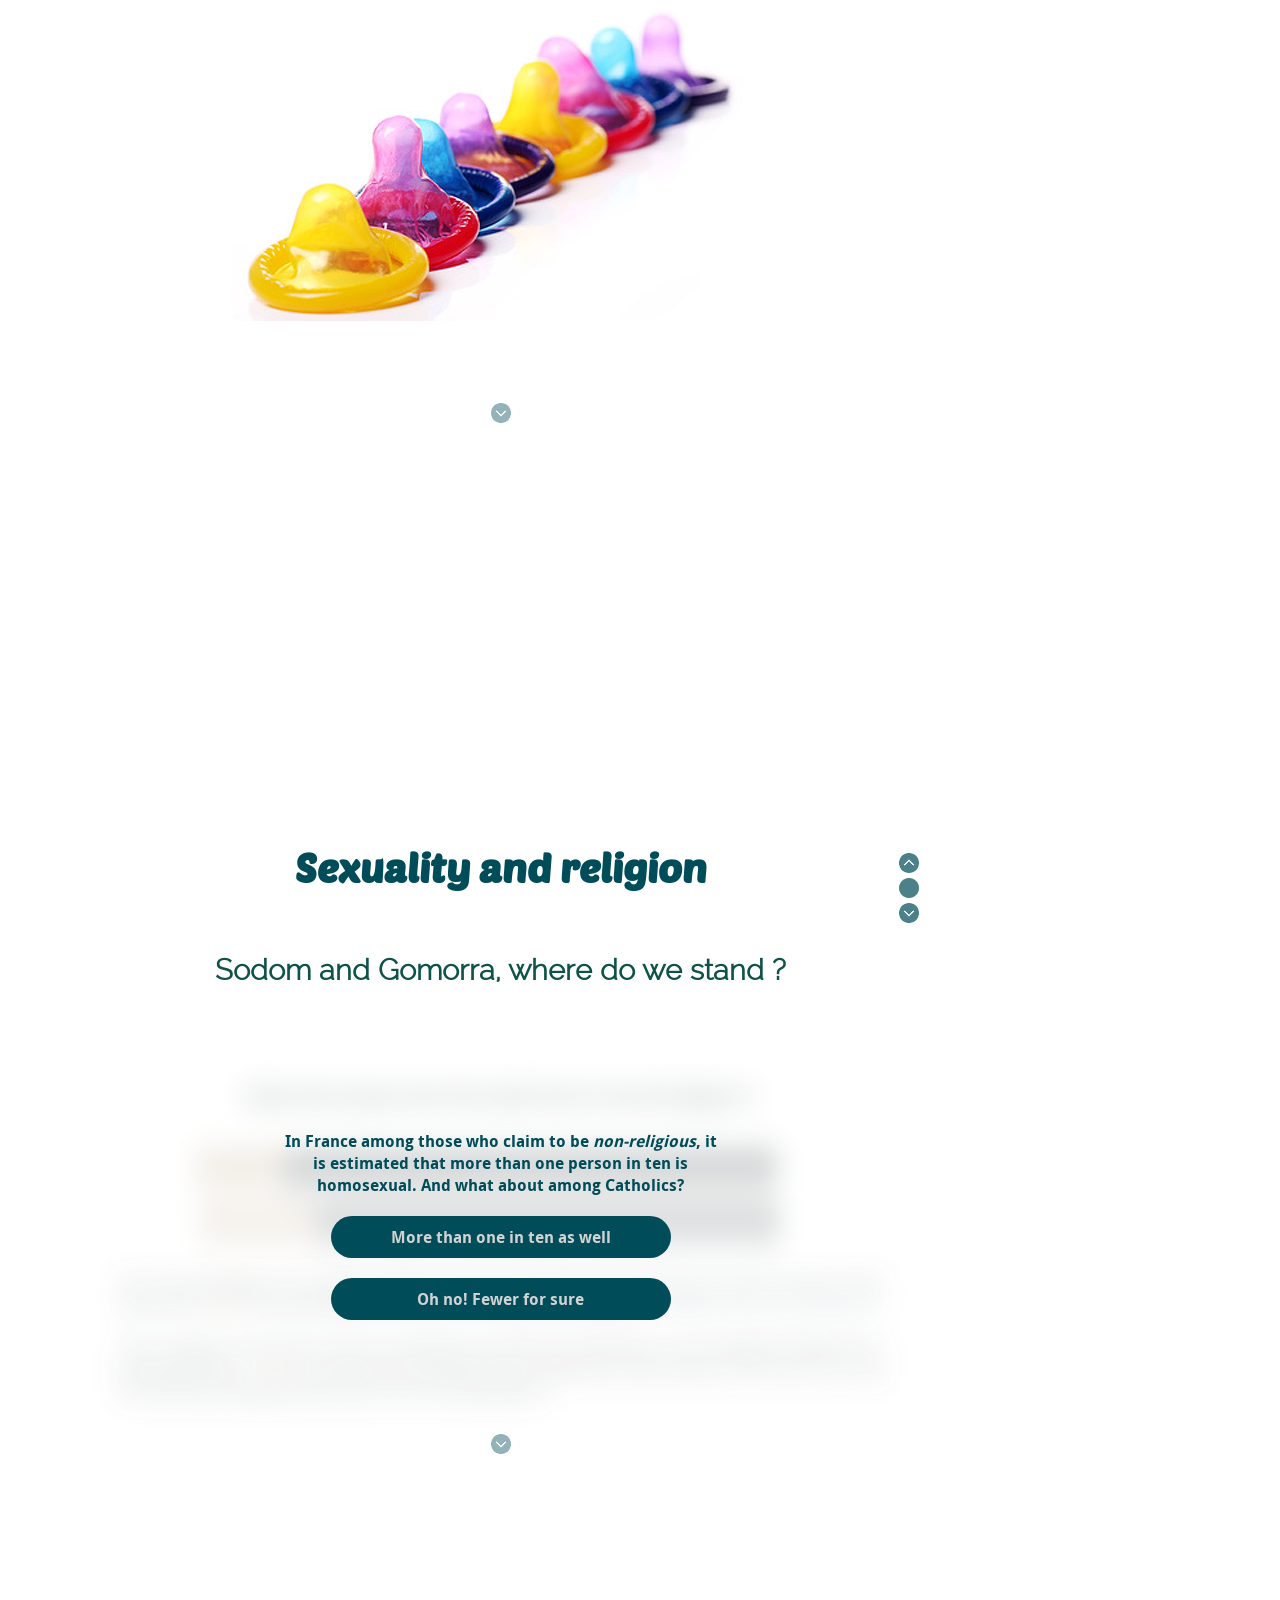
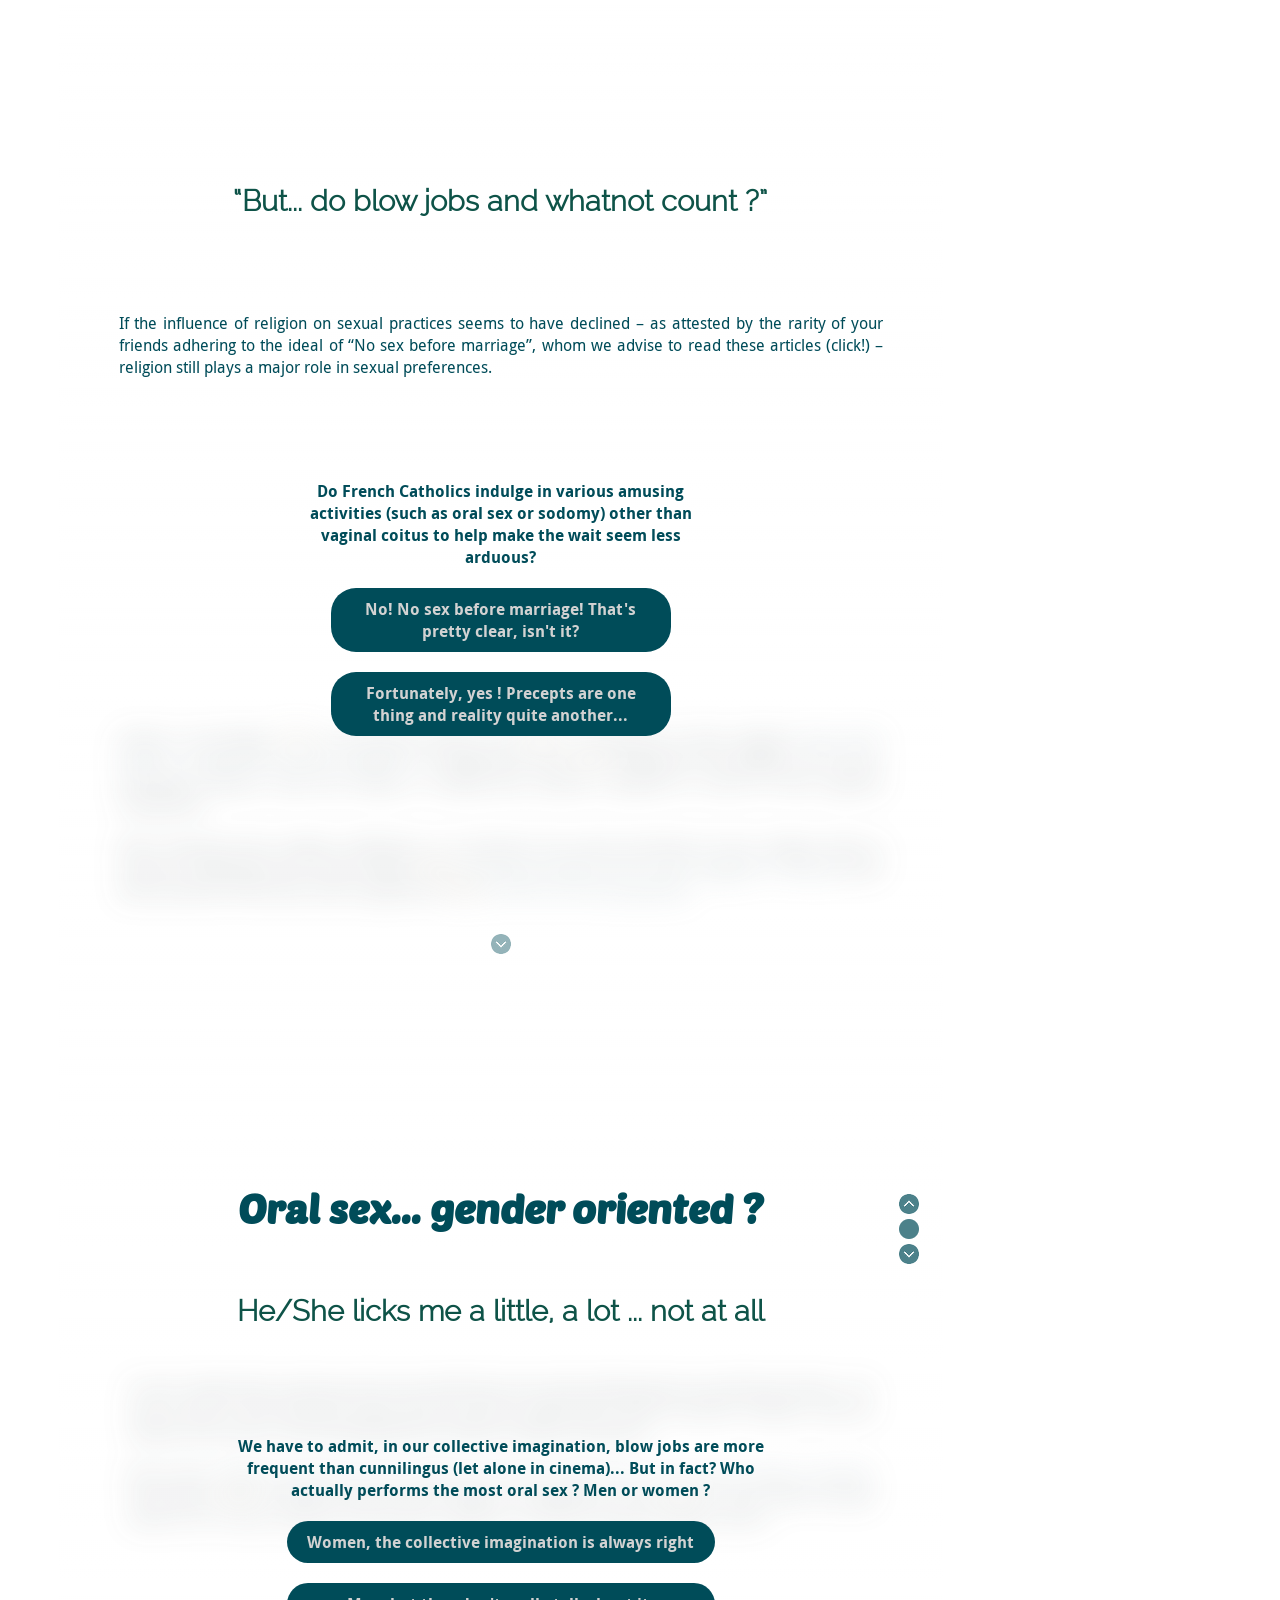
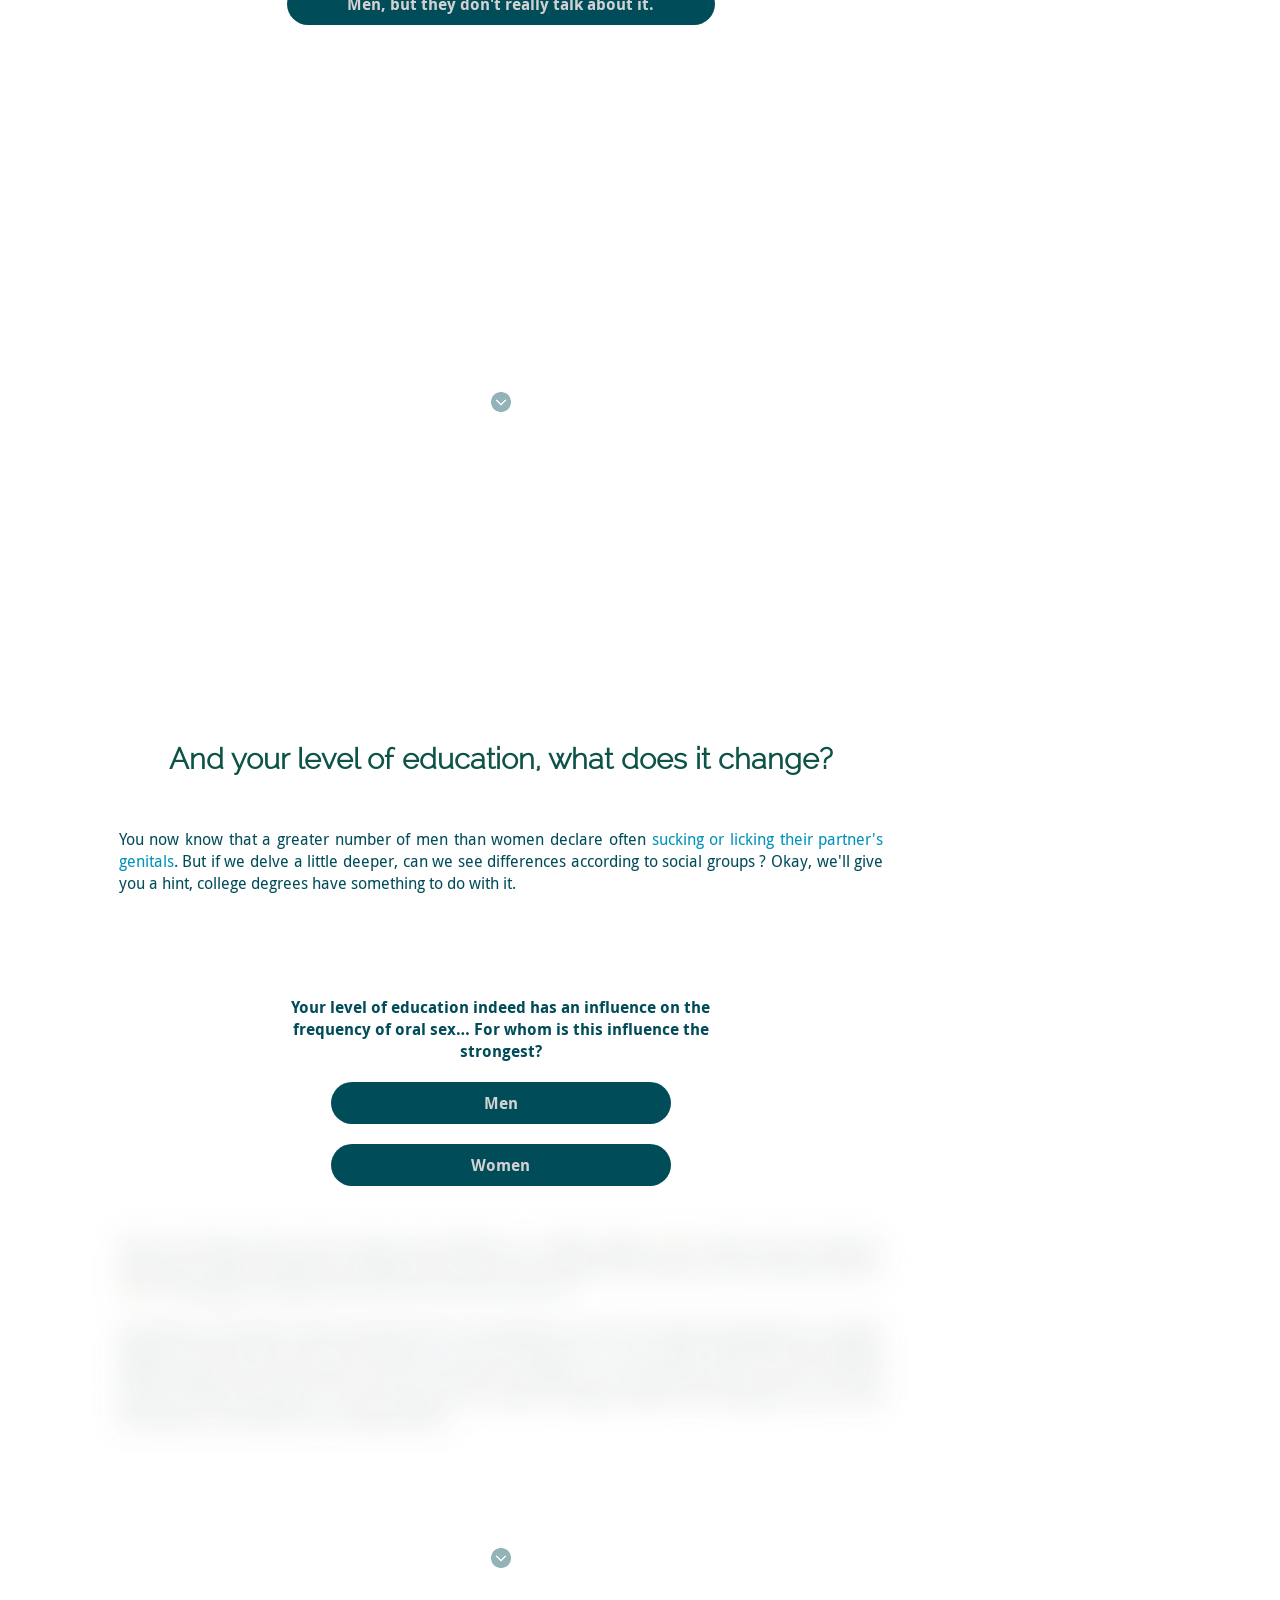
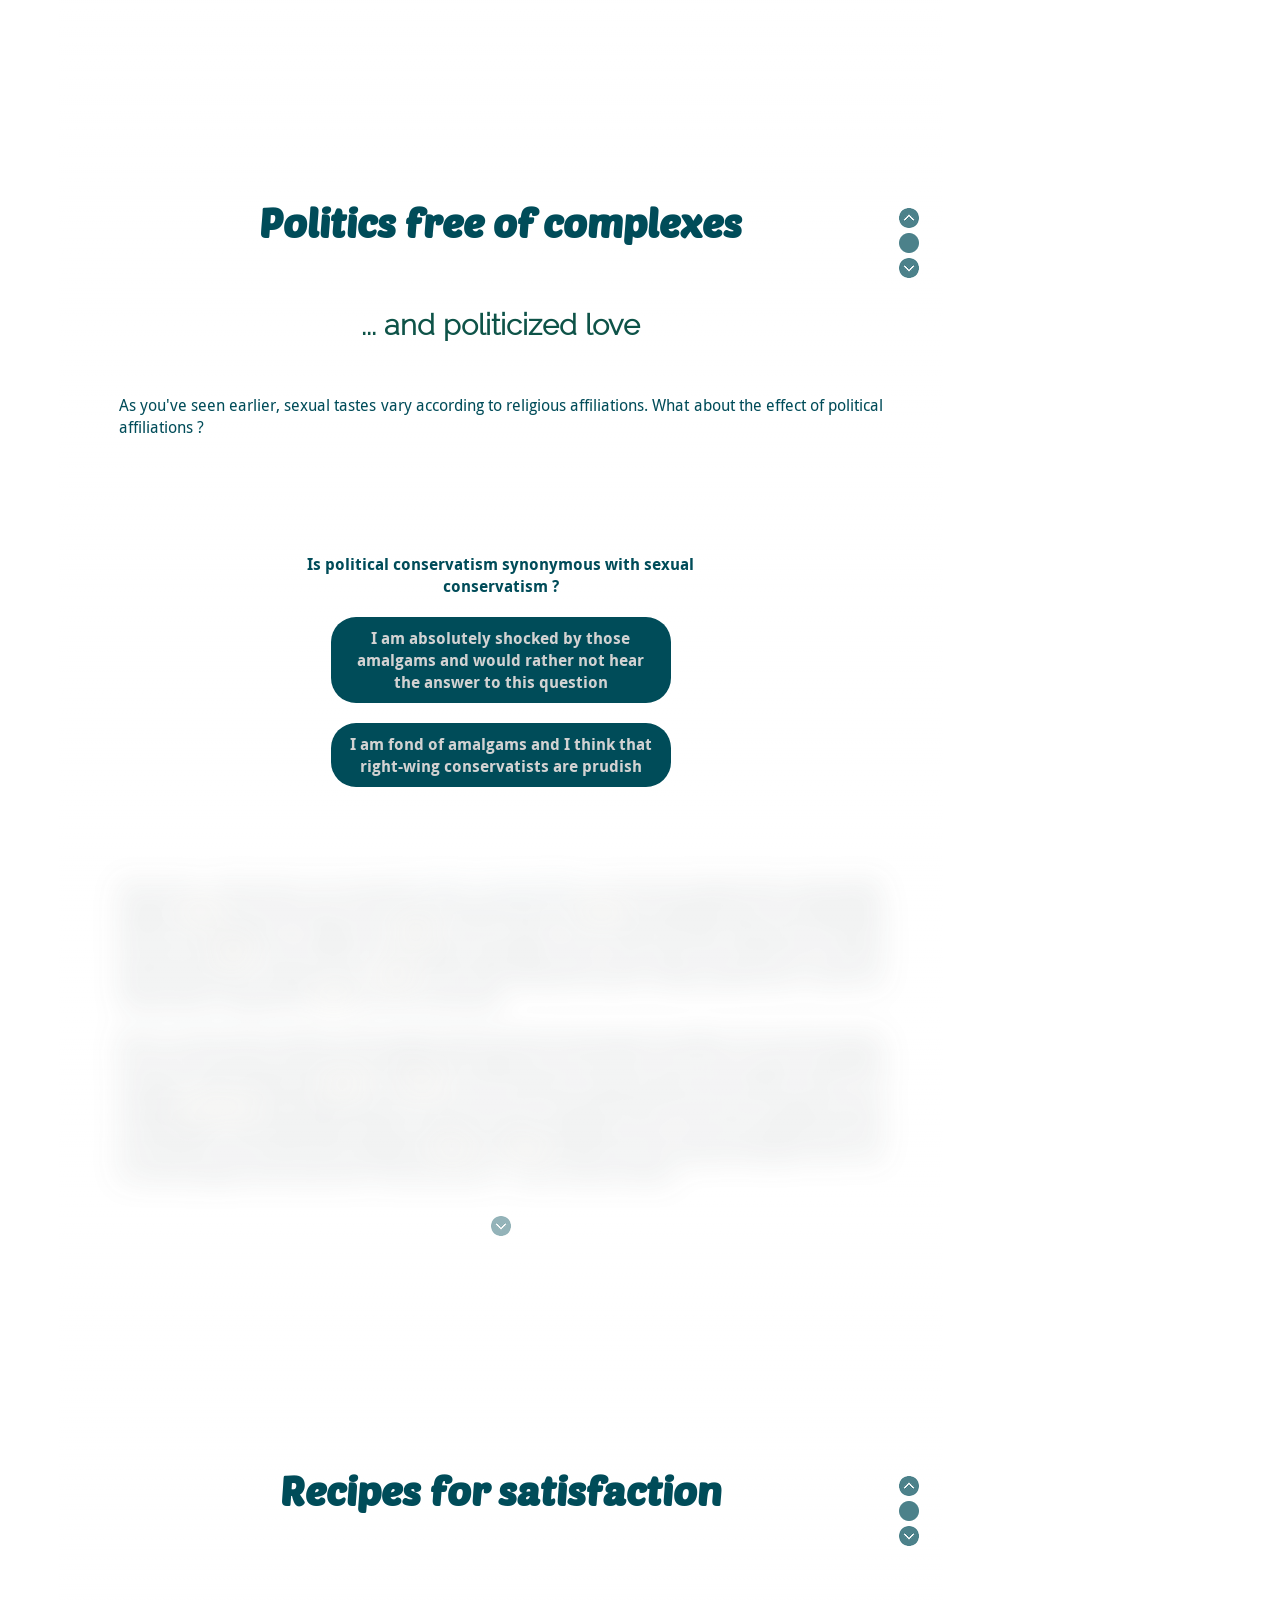
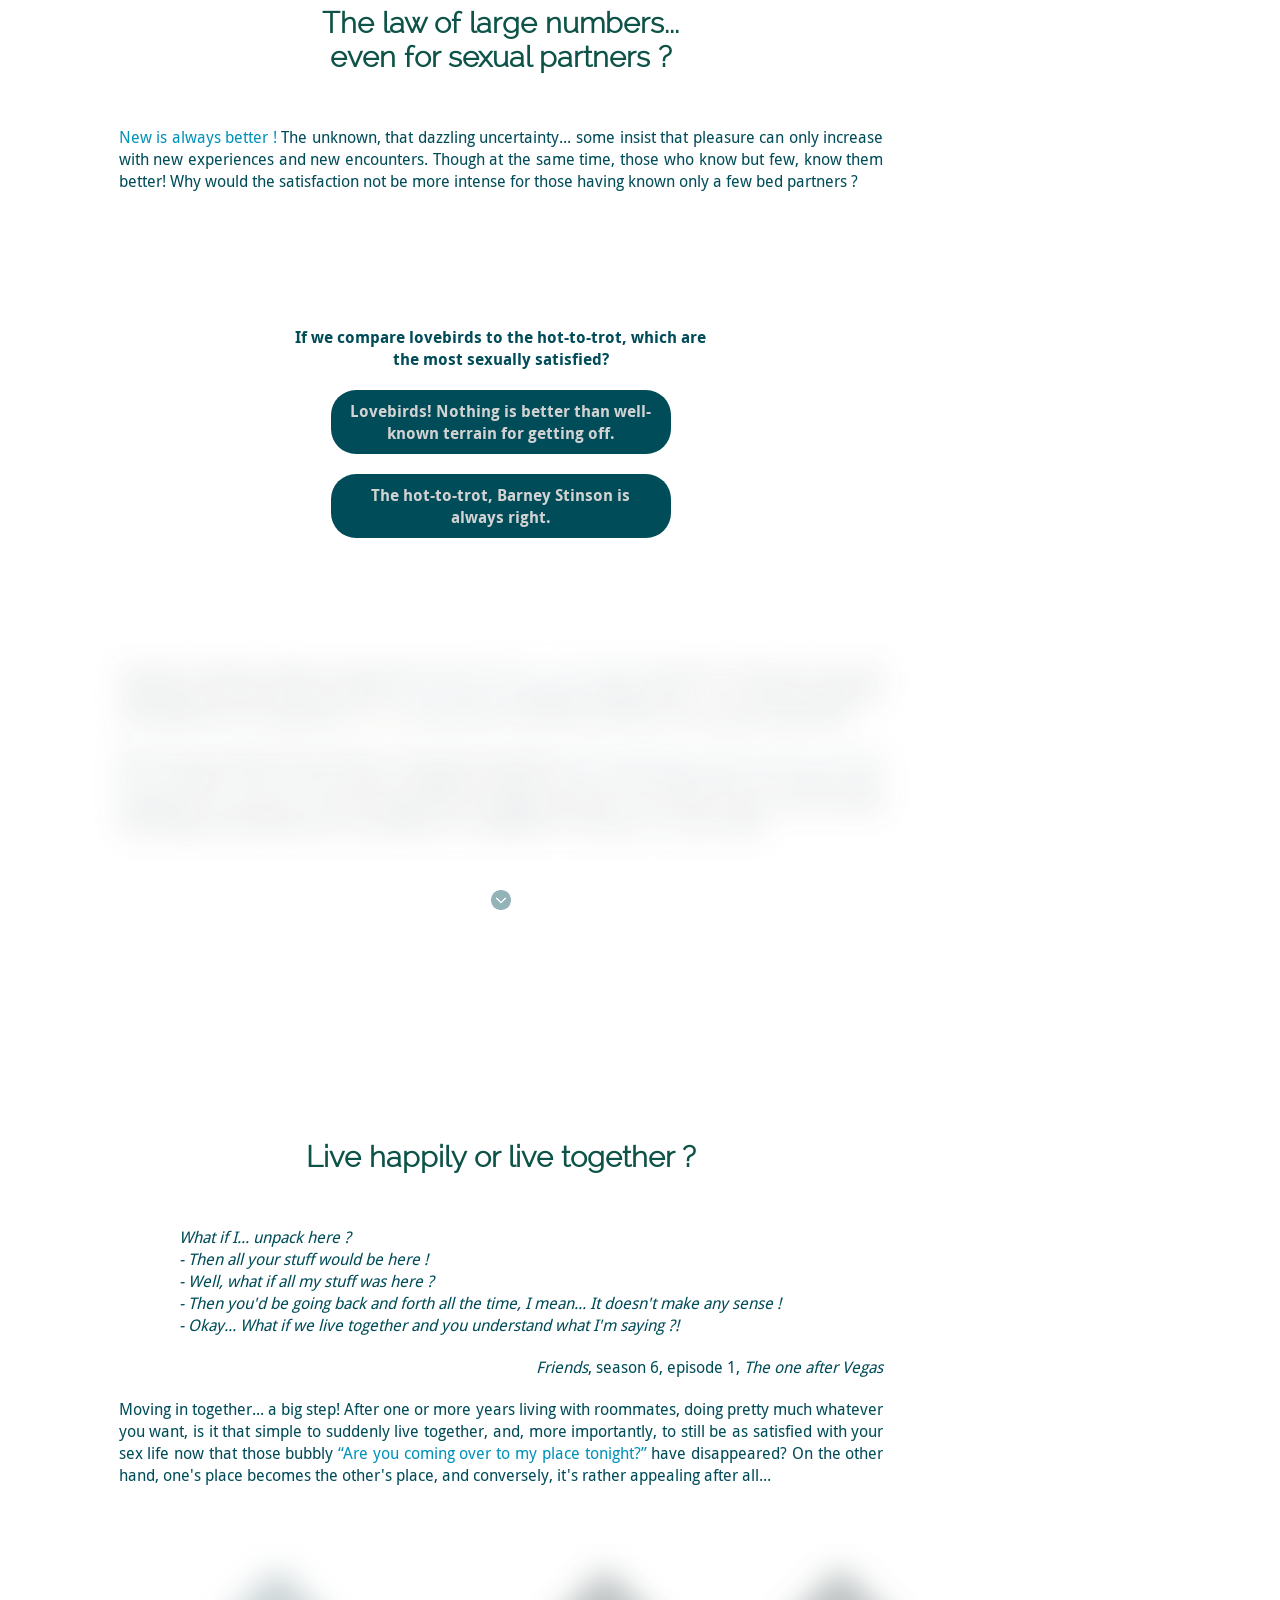
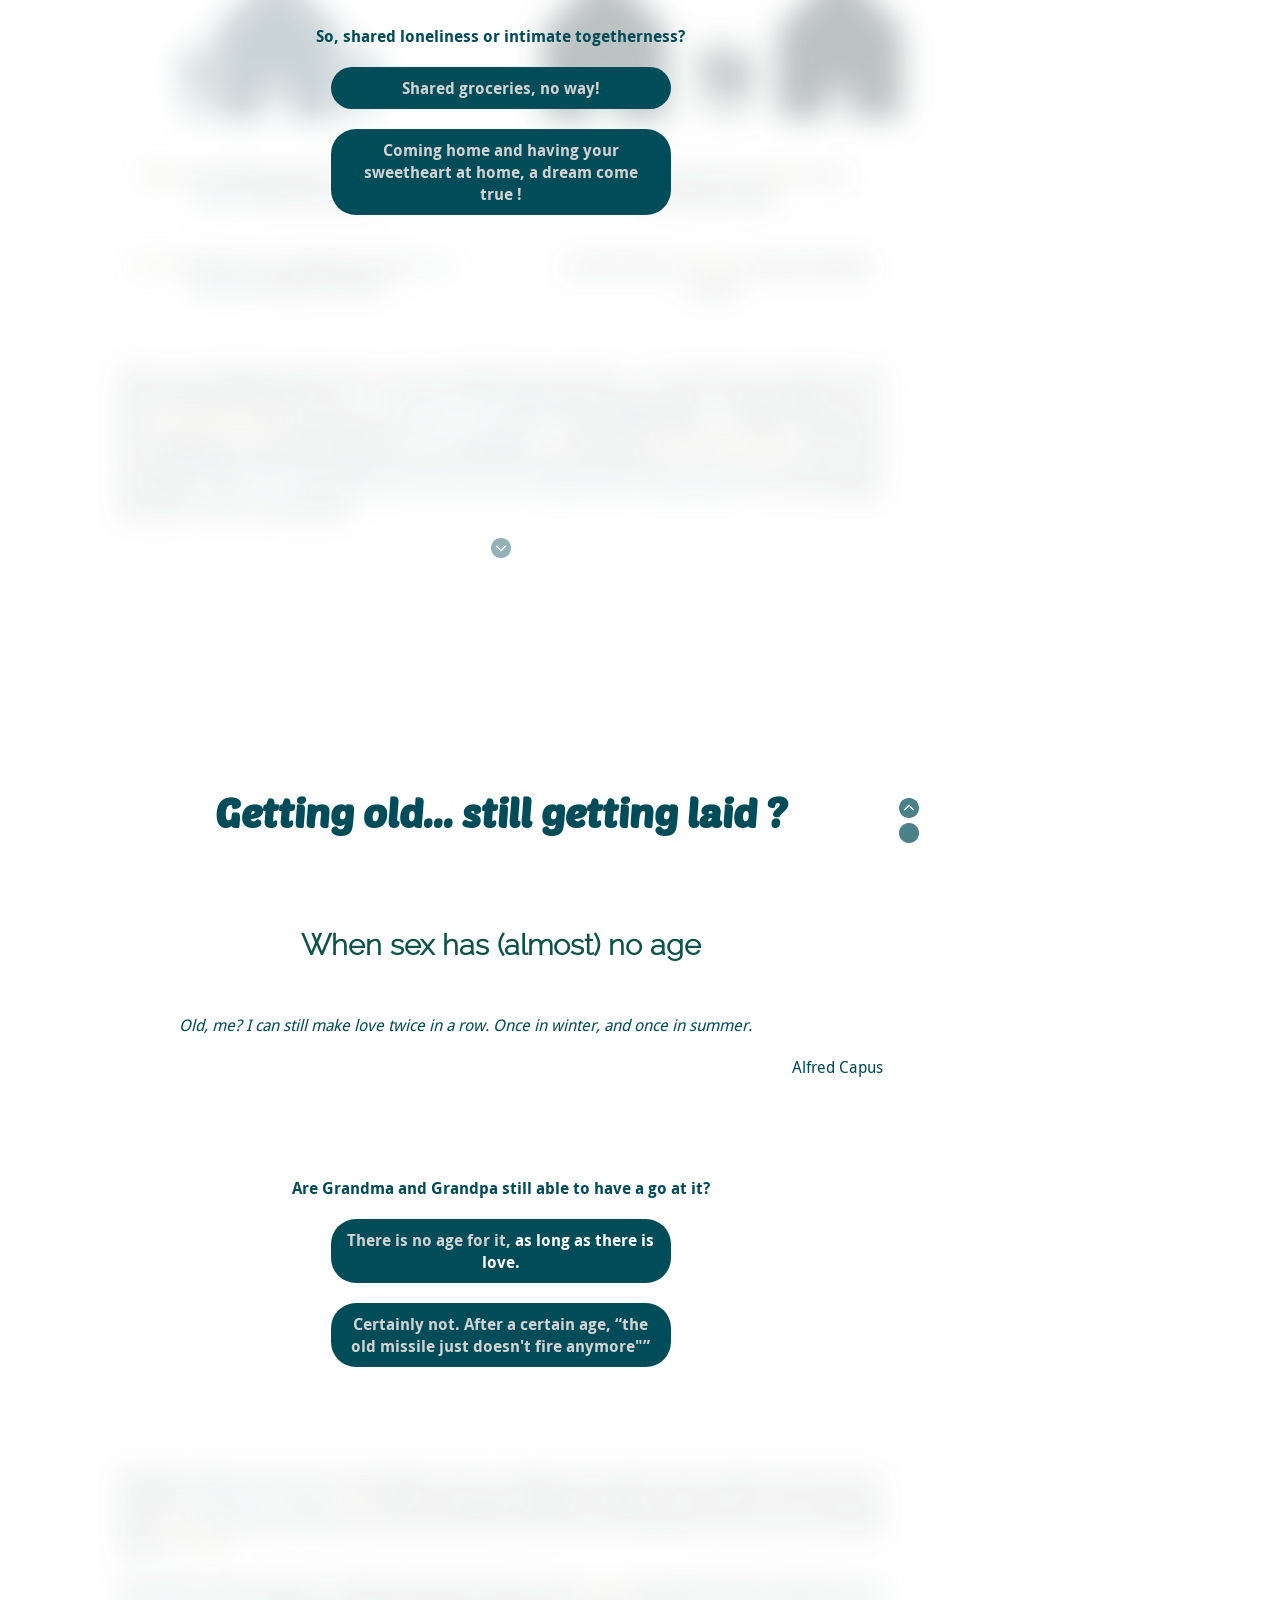
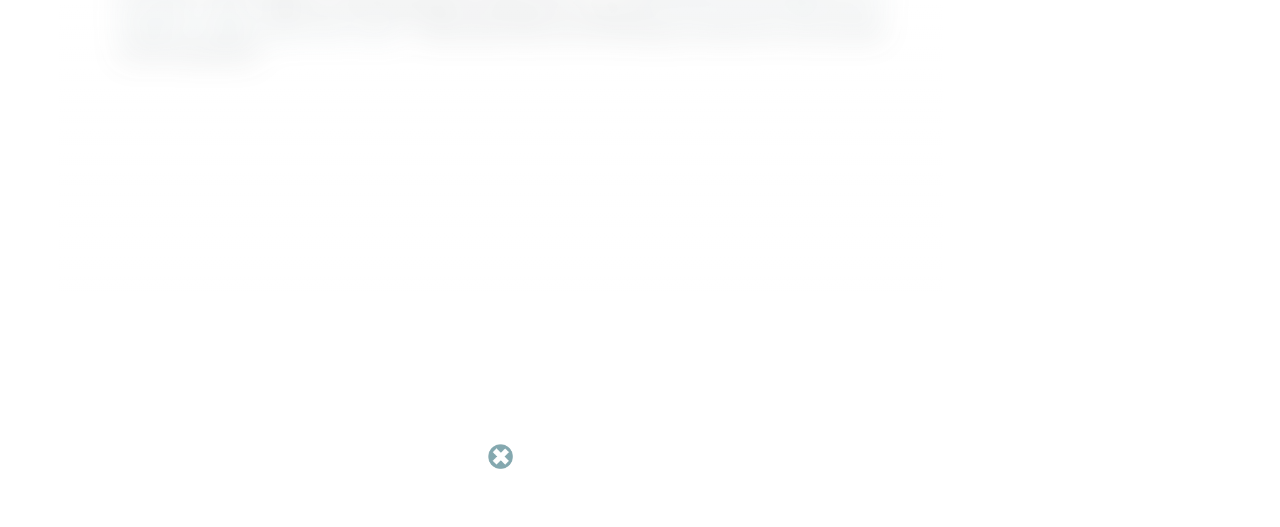
==== commit 7dd25ad8: "adapté selon fb" ====
--- a/index.html
+++ b/index.html
@@ -3,10 +3,14 @@
     <head>
         <meta charset="utf-8" />
         <meta property="fb:app_id"                content="230706700616703" />
+        <meta property="og:type"            content="article" /> 
+	<meta property="og:url"             content="http://sociosexologie-du-dimanche.github.io/en" />
+
 	<meta property="og:title"              content="French people and sex : an offbeat data vizualisation" />
 	<meta property="og:description"        content="Data visualization and infography on sexuality in France" />
-	<meta property="og:author" content="Marie Beigelman, Romain Damian, Kim Montalibet, Pierre Tanneau" />
-	<meta property="og:image"  content="http://www.rolereboot.org/wp-content/uploads/2014/01/banana_condom.jpg" />
+	<meta property="og:image"  content="http://www.damemagazine.com/sites/default/files/condom-banana.jpg" />
+
+	<meta name="author" content="Marie Beigelman, Romain Damian, Kim Montalibet, Pierre Tanneau" />
 
 
         <meta name="keywords" content="sex,sexuality,France,French,infography,dataviz,clichés,sodomy,satisfaction" />
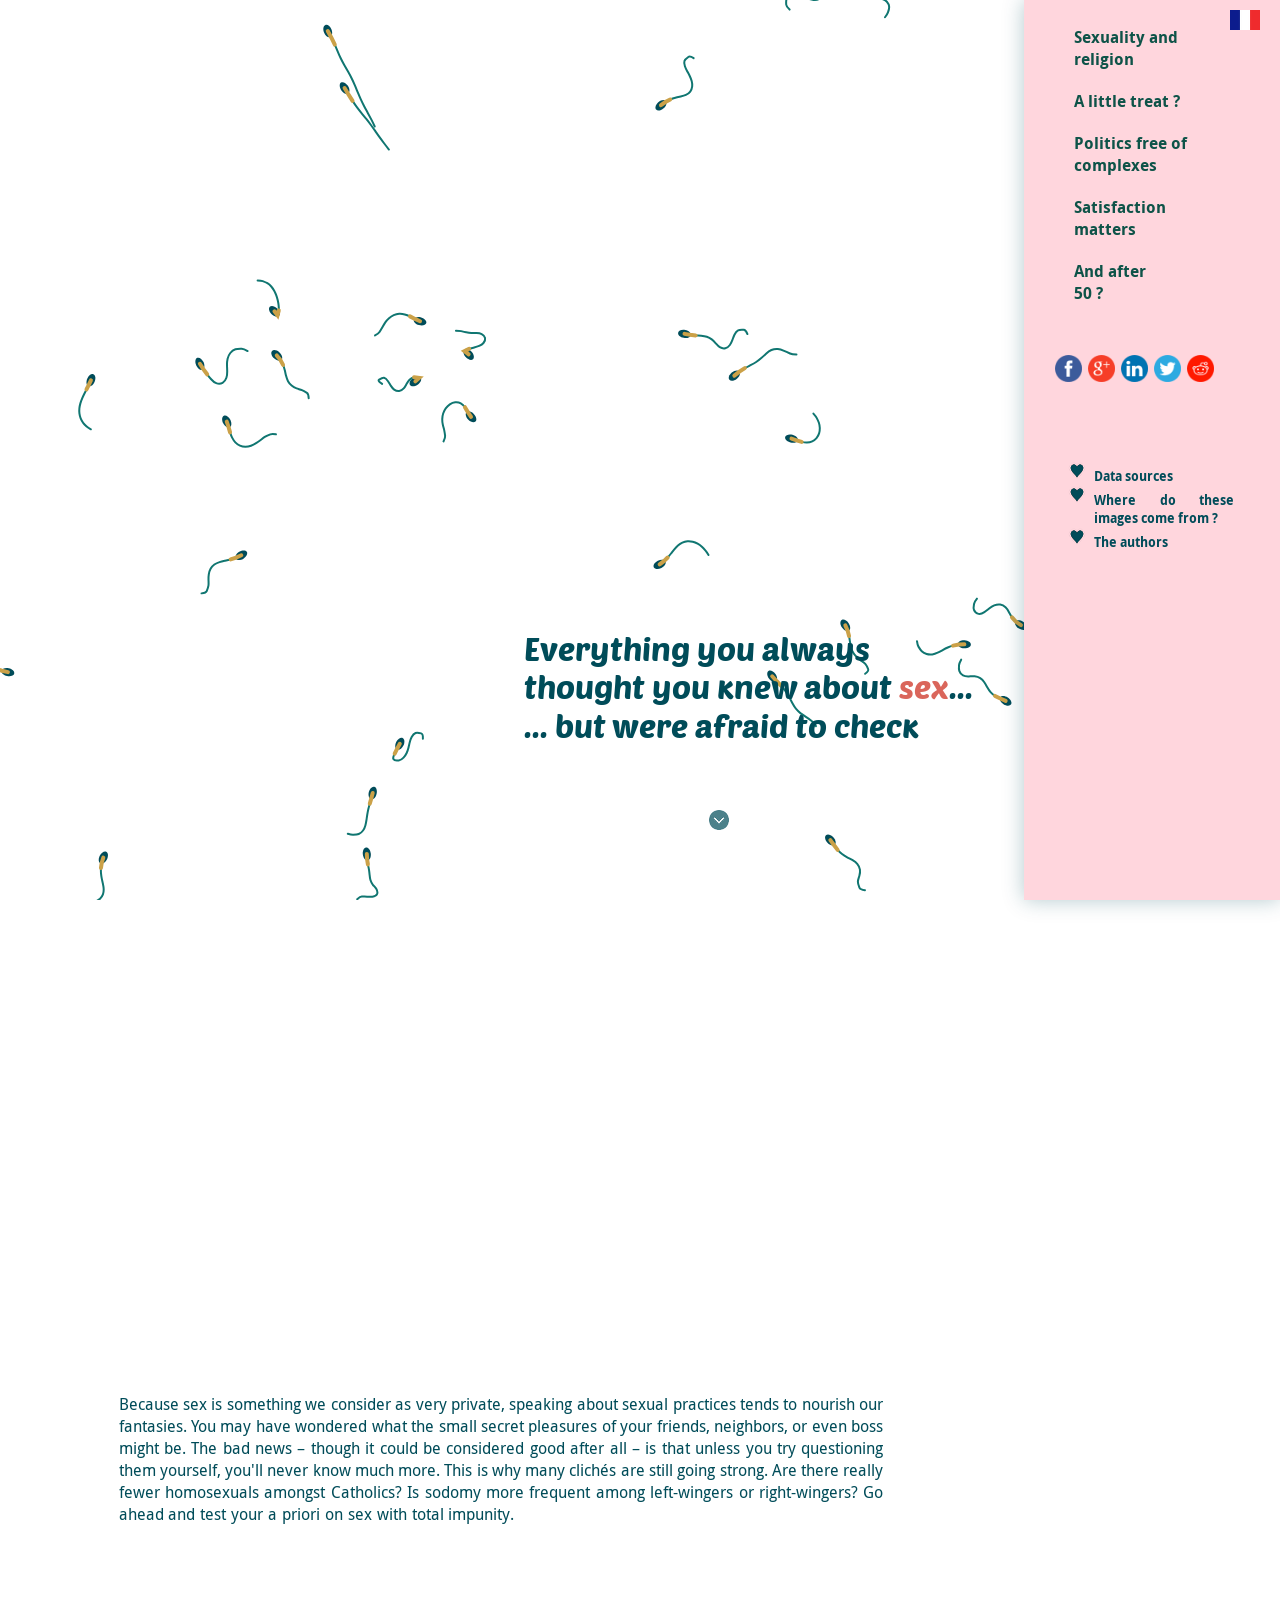
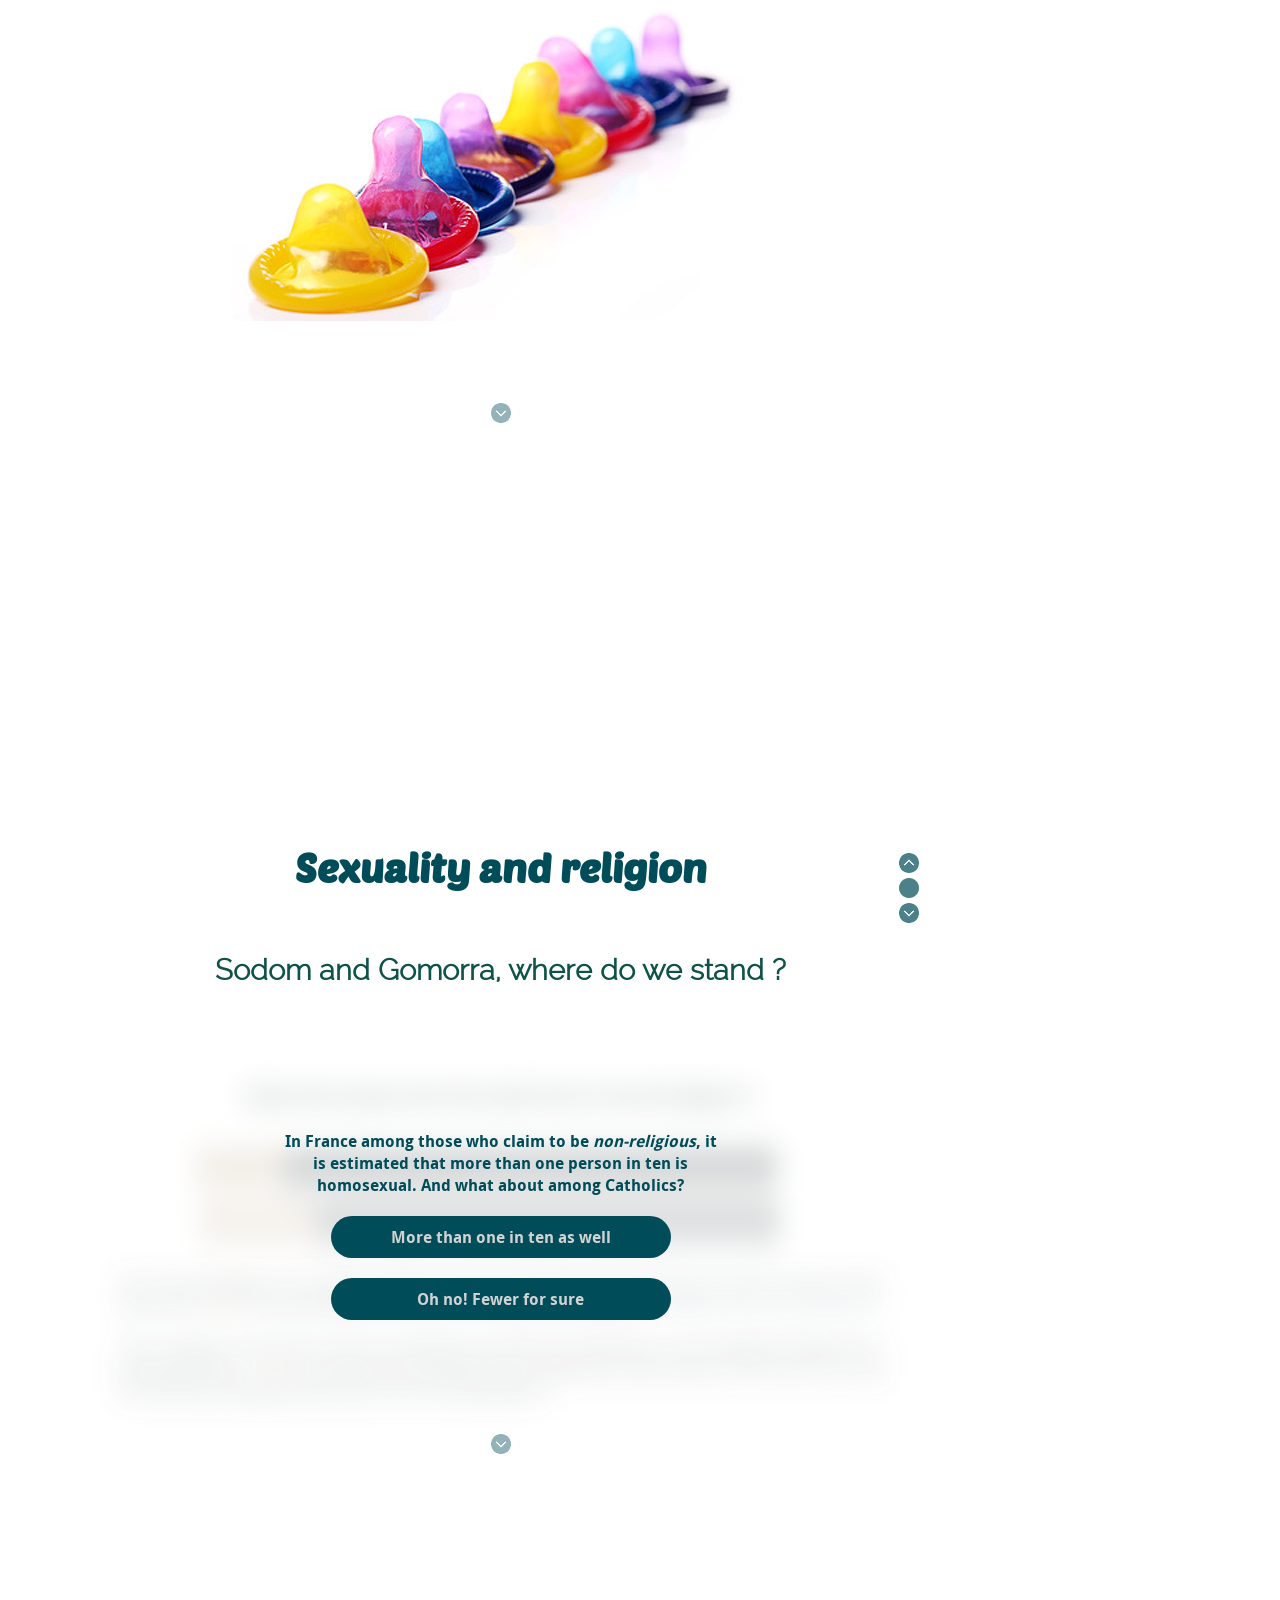
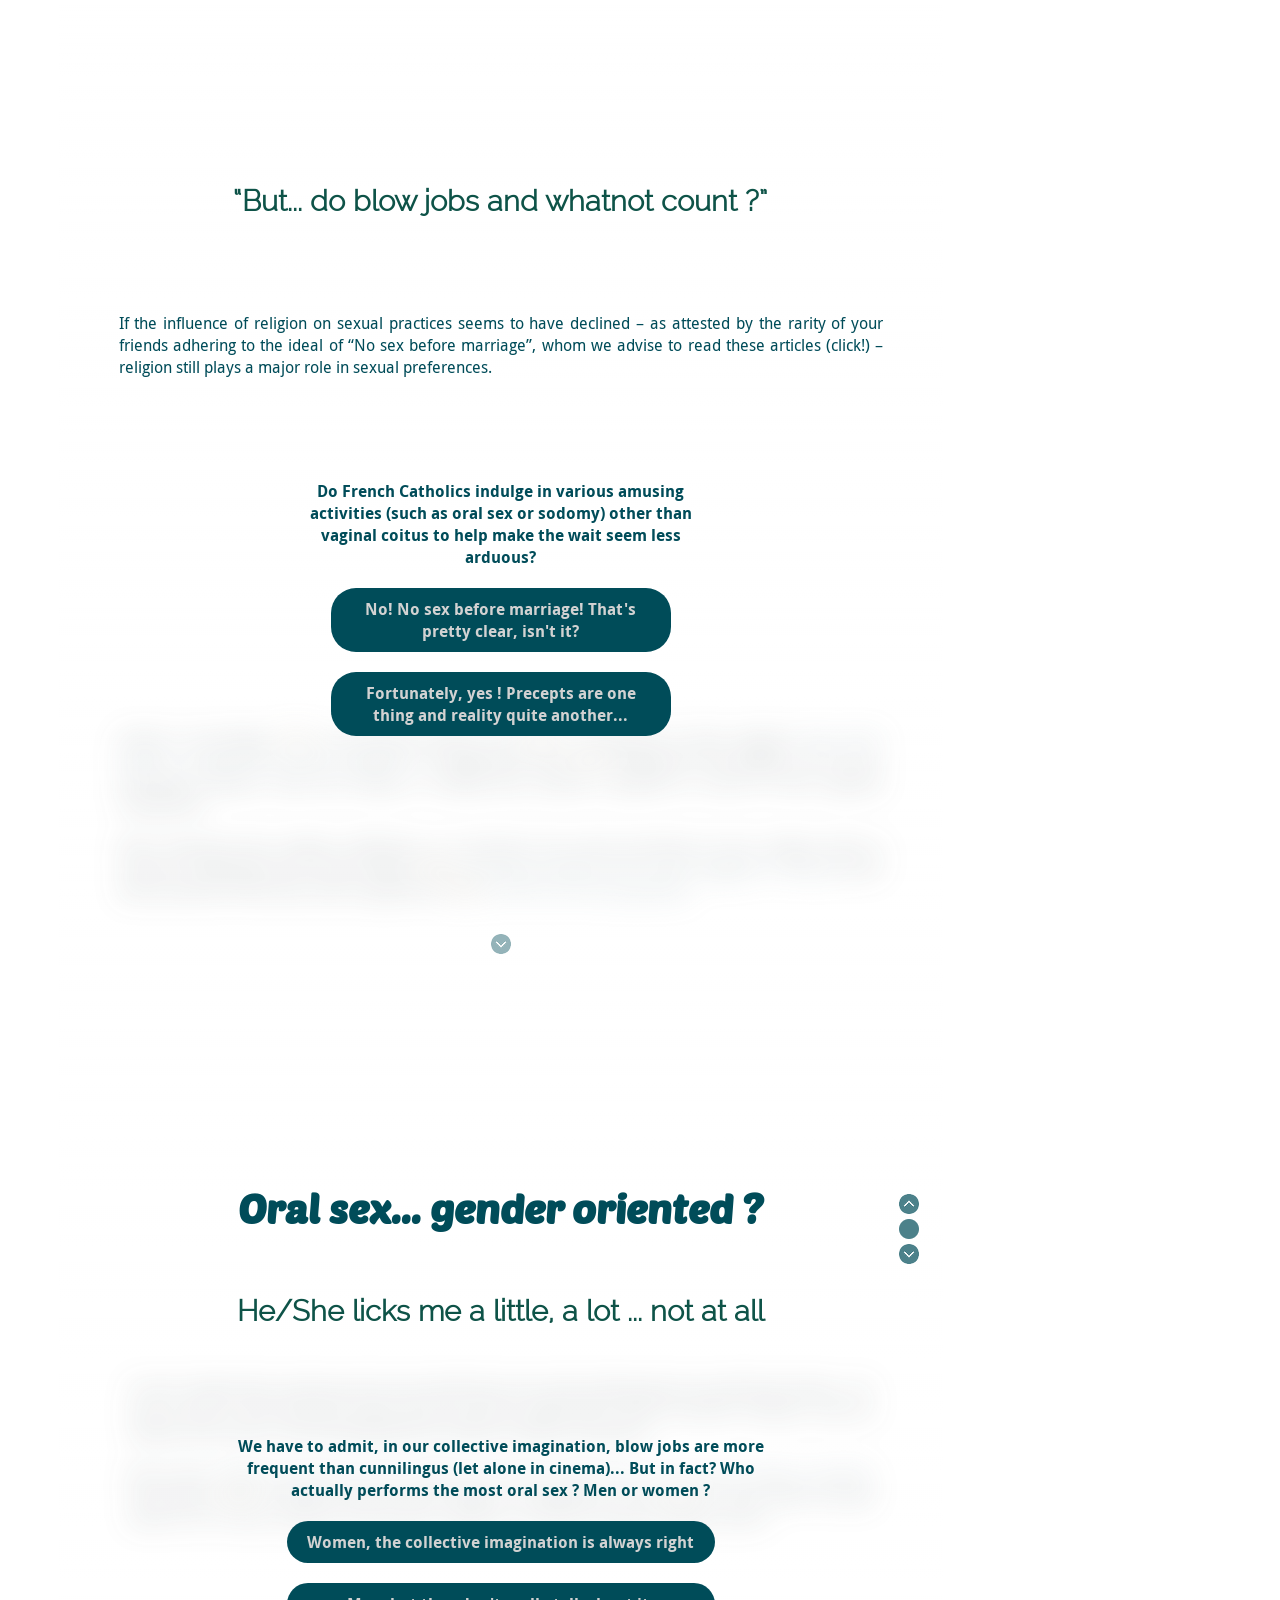
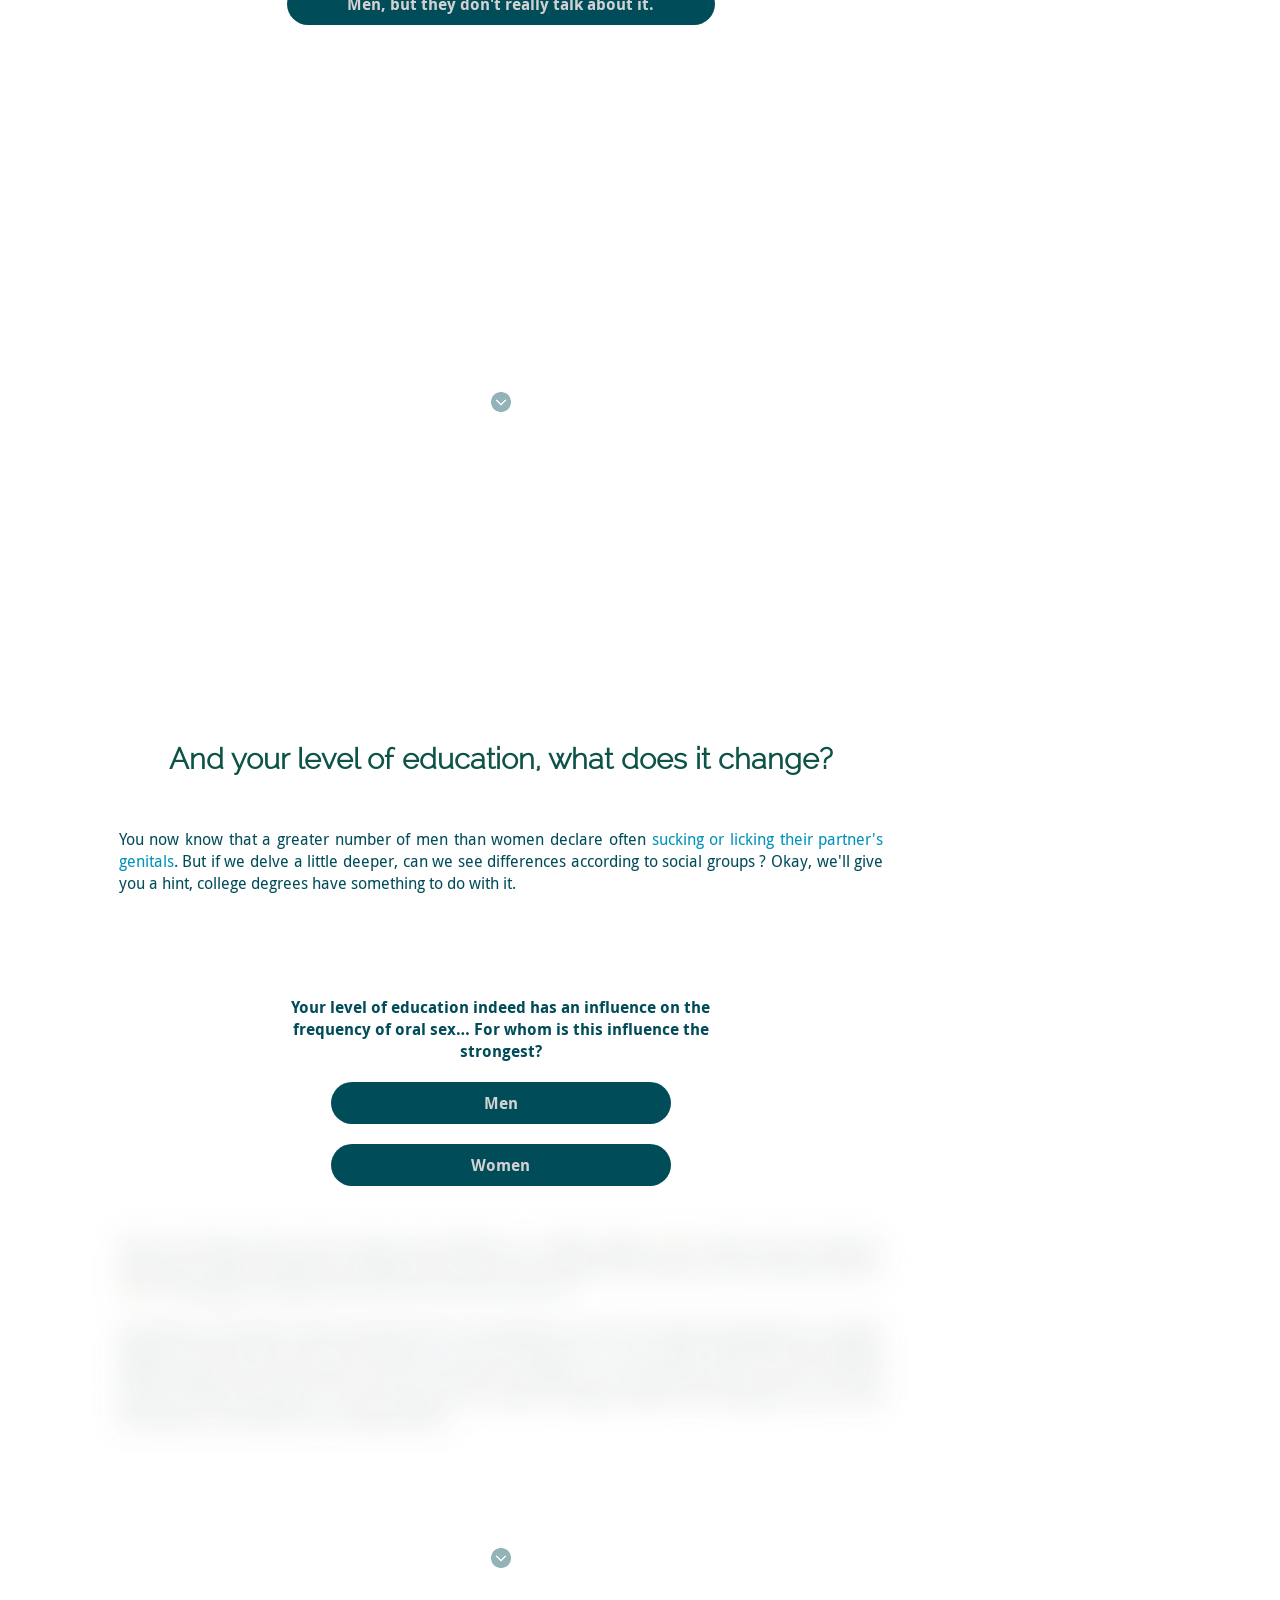
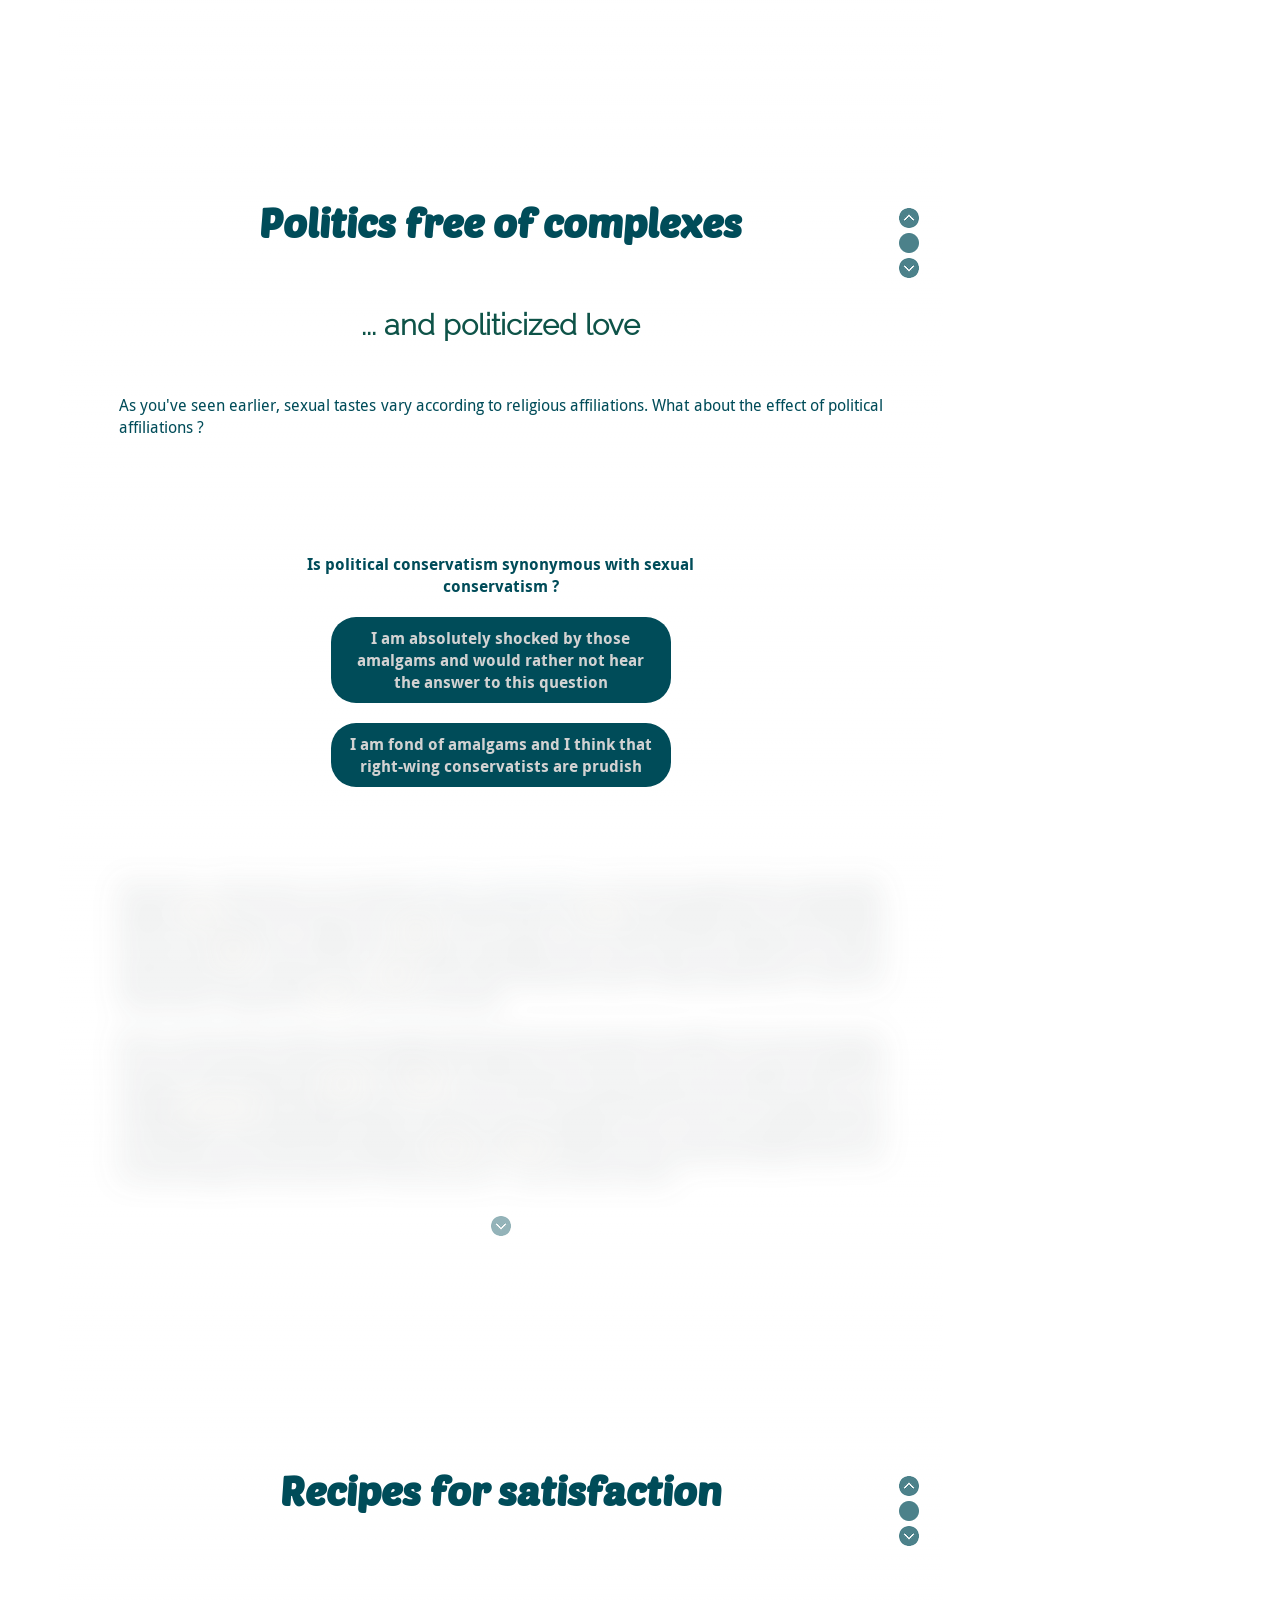
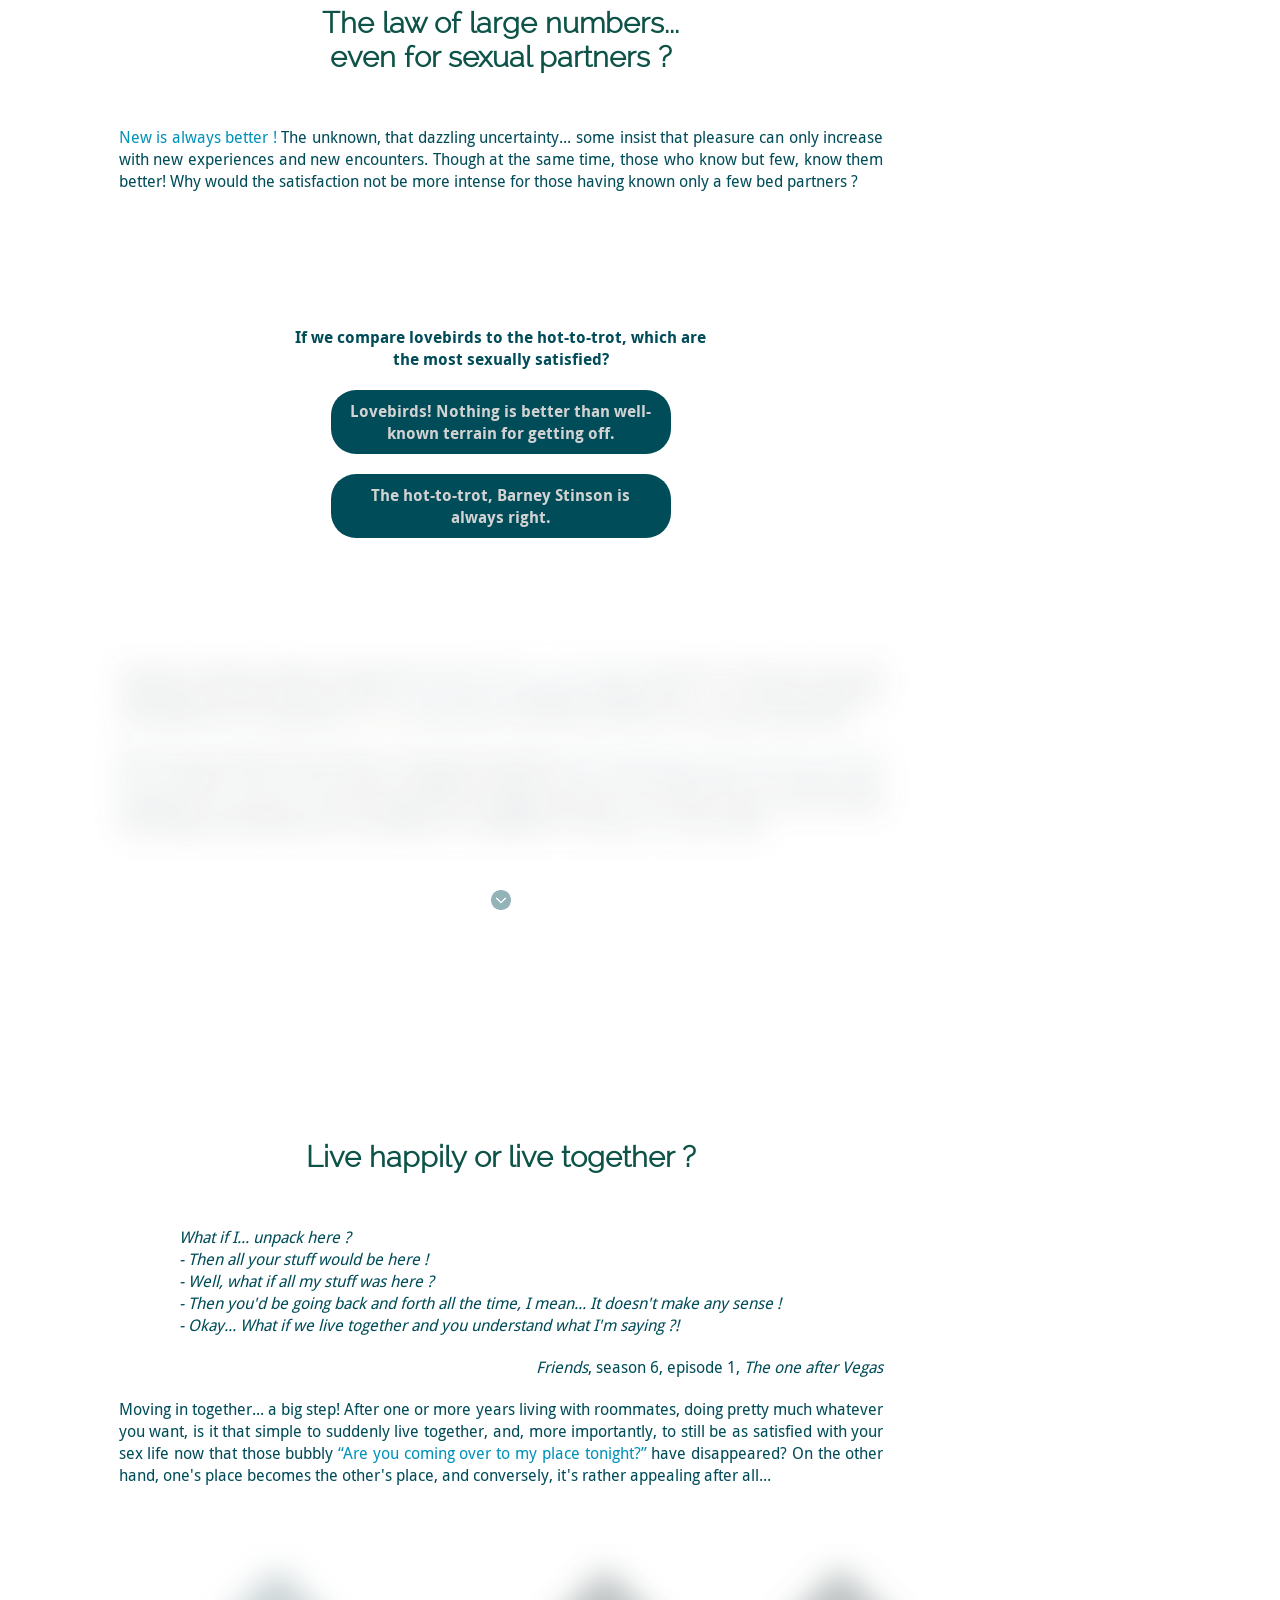
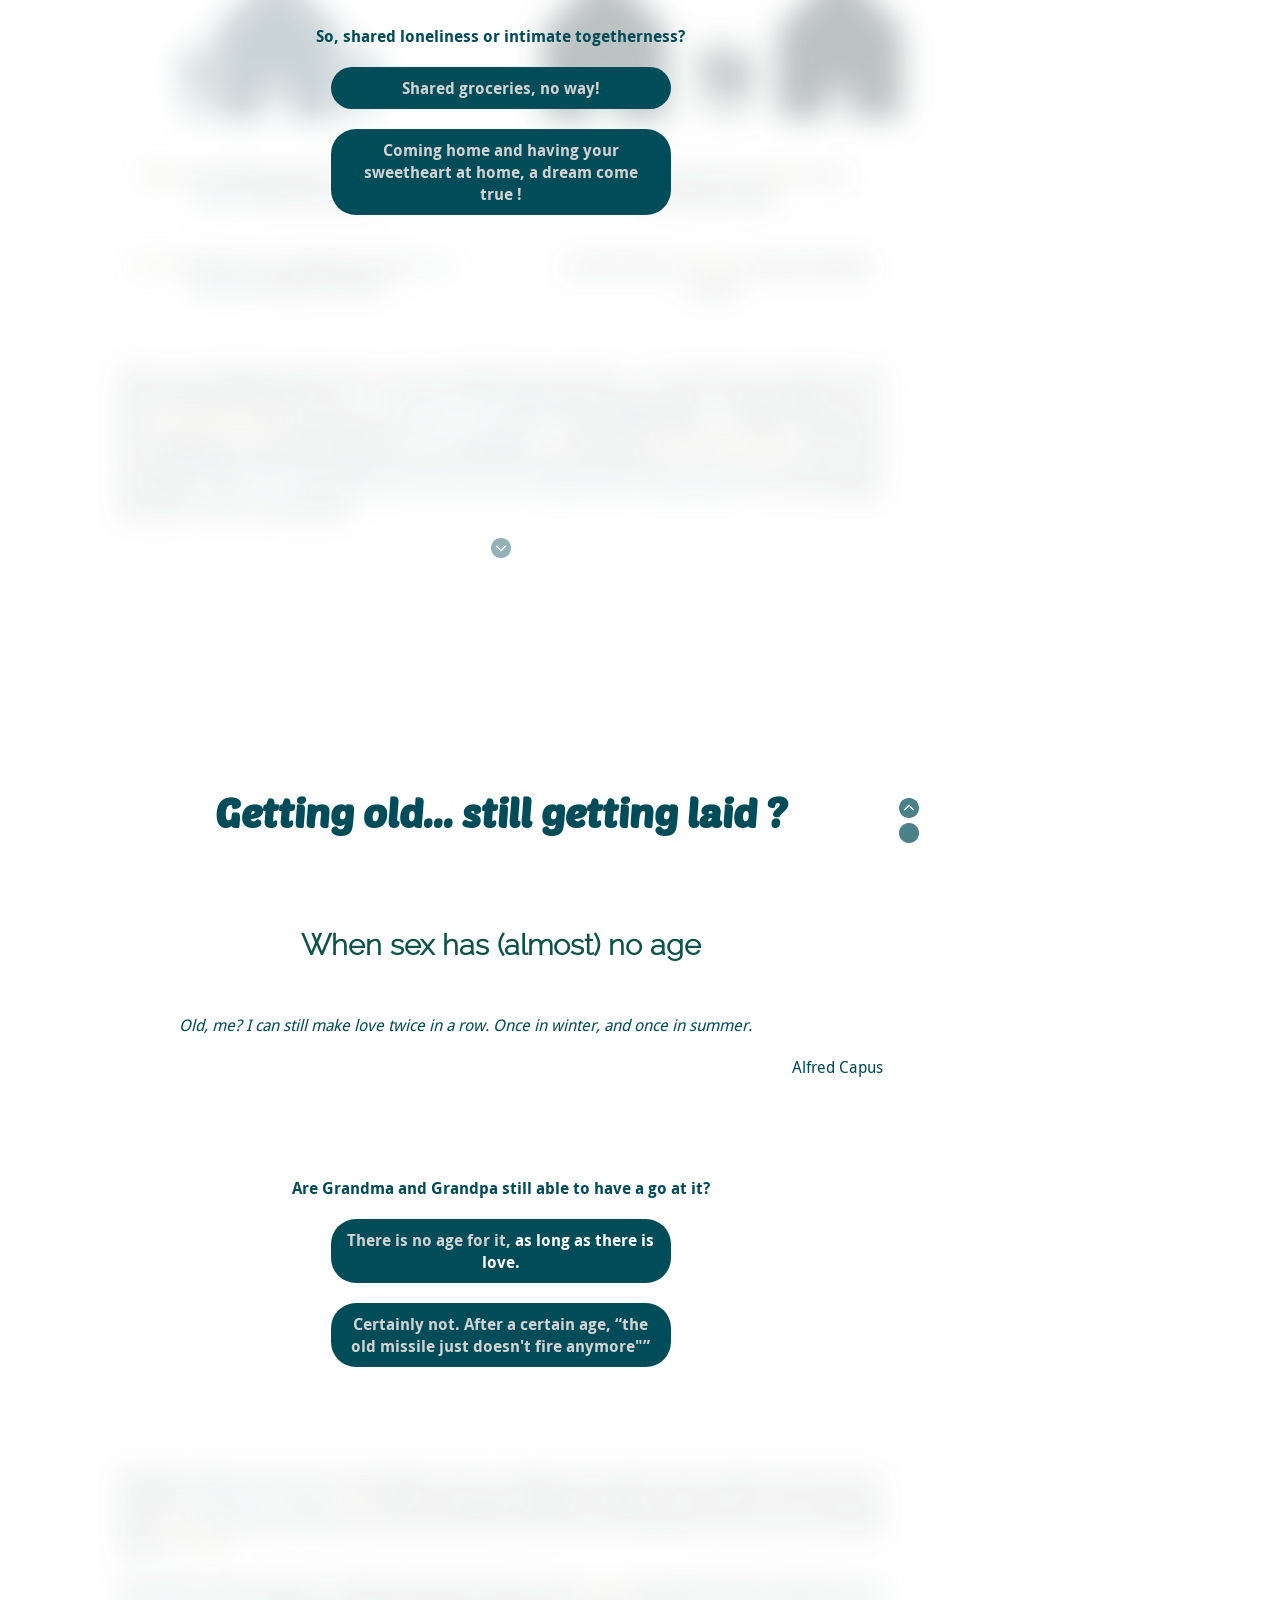
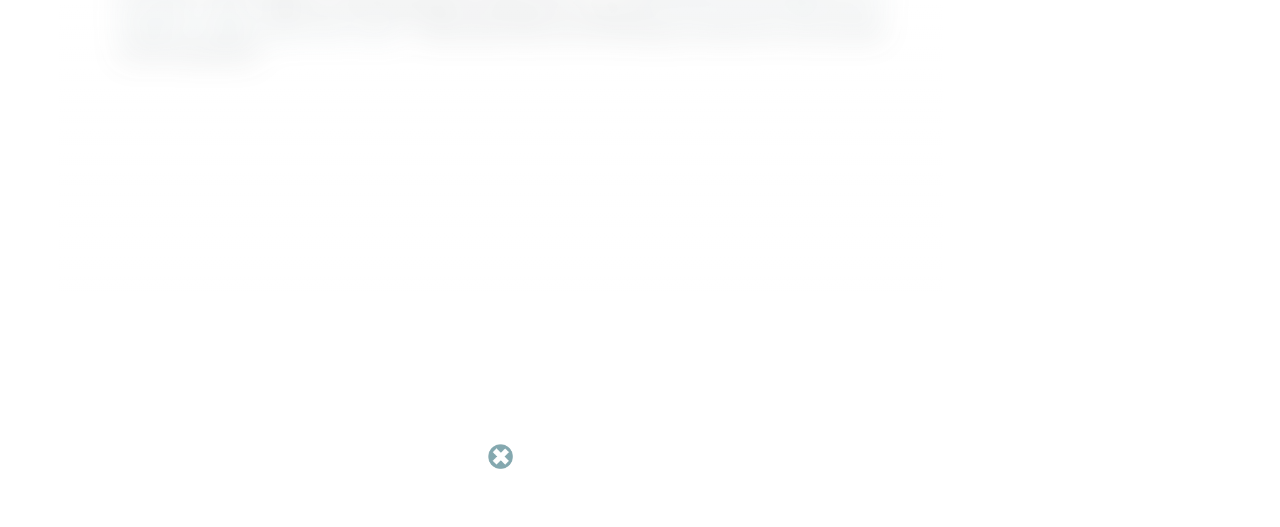
==== commit 52492615: "enlevé url" ====
--- a/index.html
+++ b/index.html
@@ -4,8 +4,6 @@
         <meta charset="utf-8" />
         <meta property="fb:app_id"                content="230706700616703" />
         <meta property="og:type"            content="article" /> 
-	<meta property="og:url"             content="http://sociosexologie-du-dimanche.github.io/en" />
-
 	<meta property="og:title"              content="French people and sex : an offbeat data vizualisation" />
 	<meta property="og:description"        content="Data visualization and infography on sexuality in France" />
 	<meta property="og:image"  content="http://www.damemagazine.com/sites/default/files/condom-banana.jpg" />
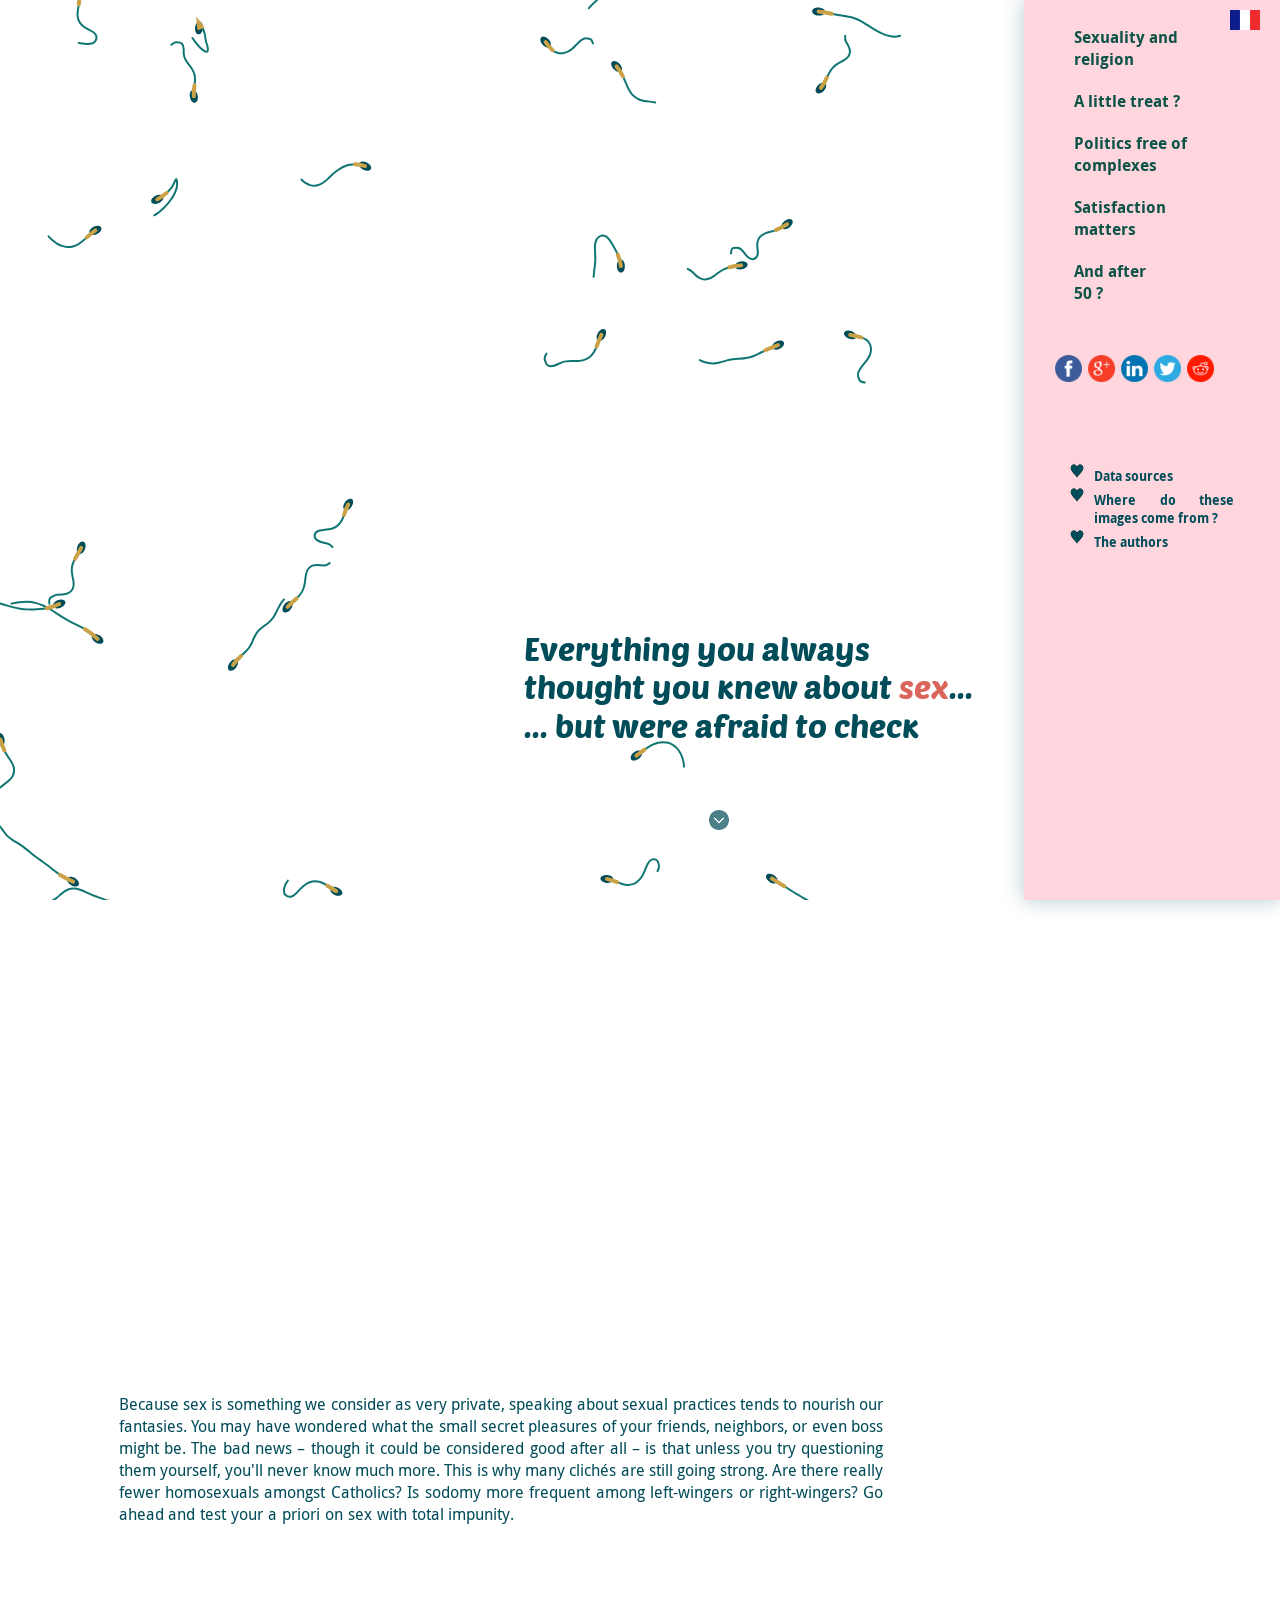
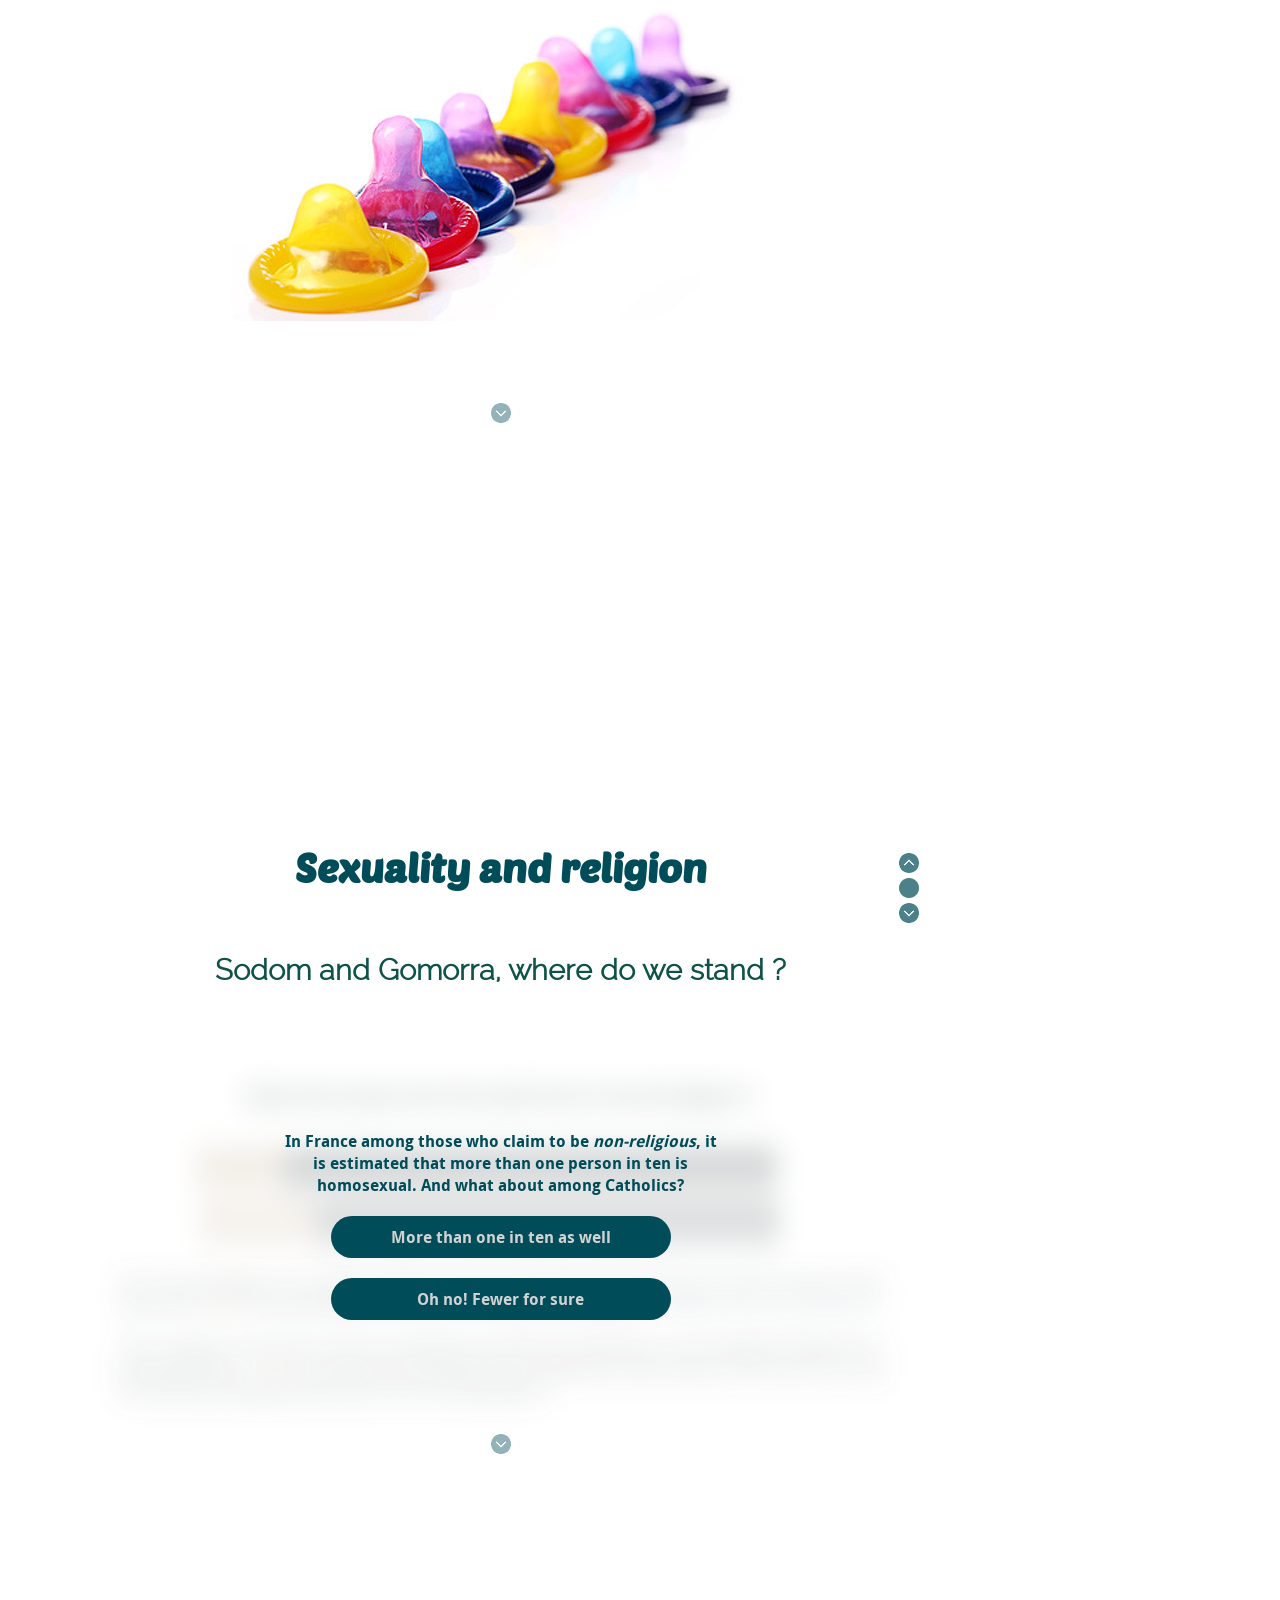
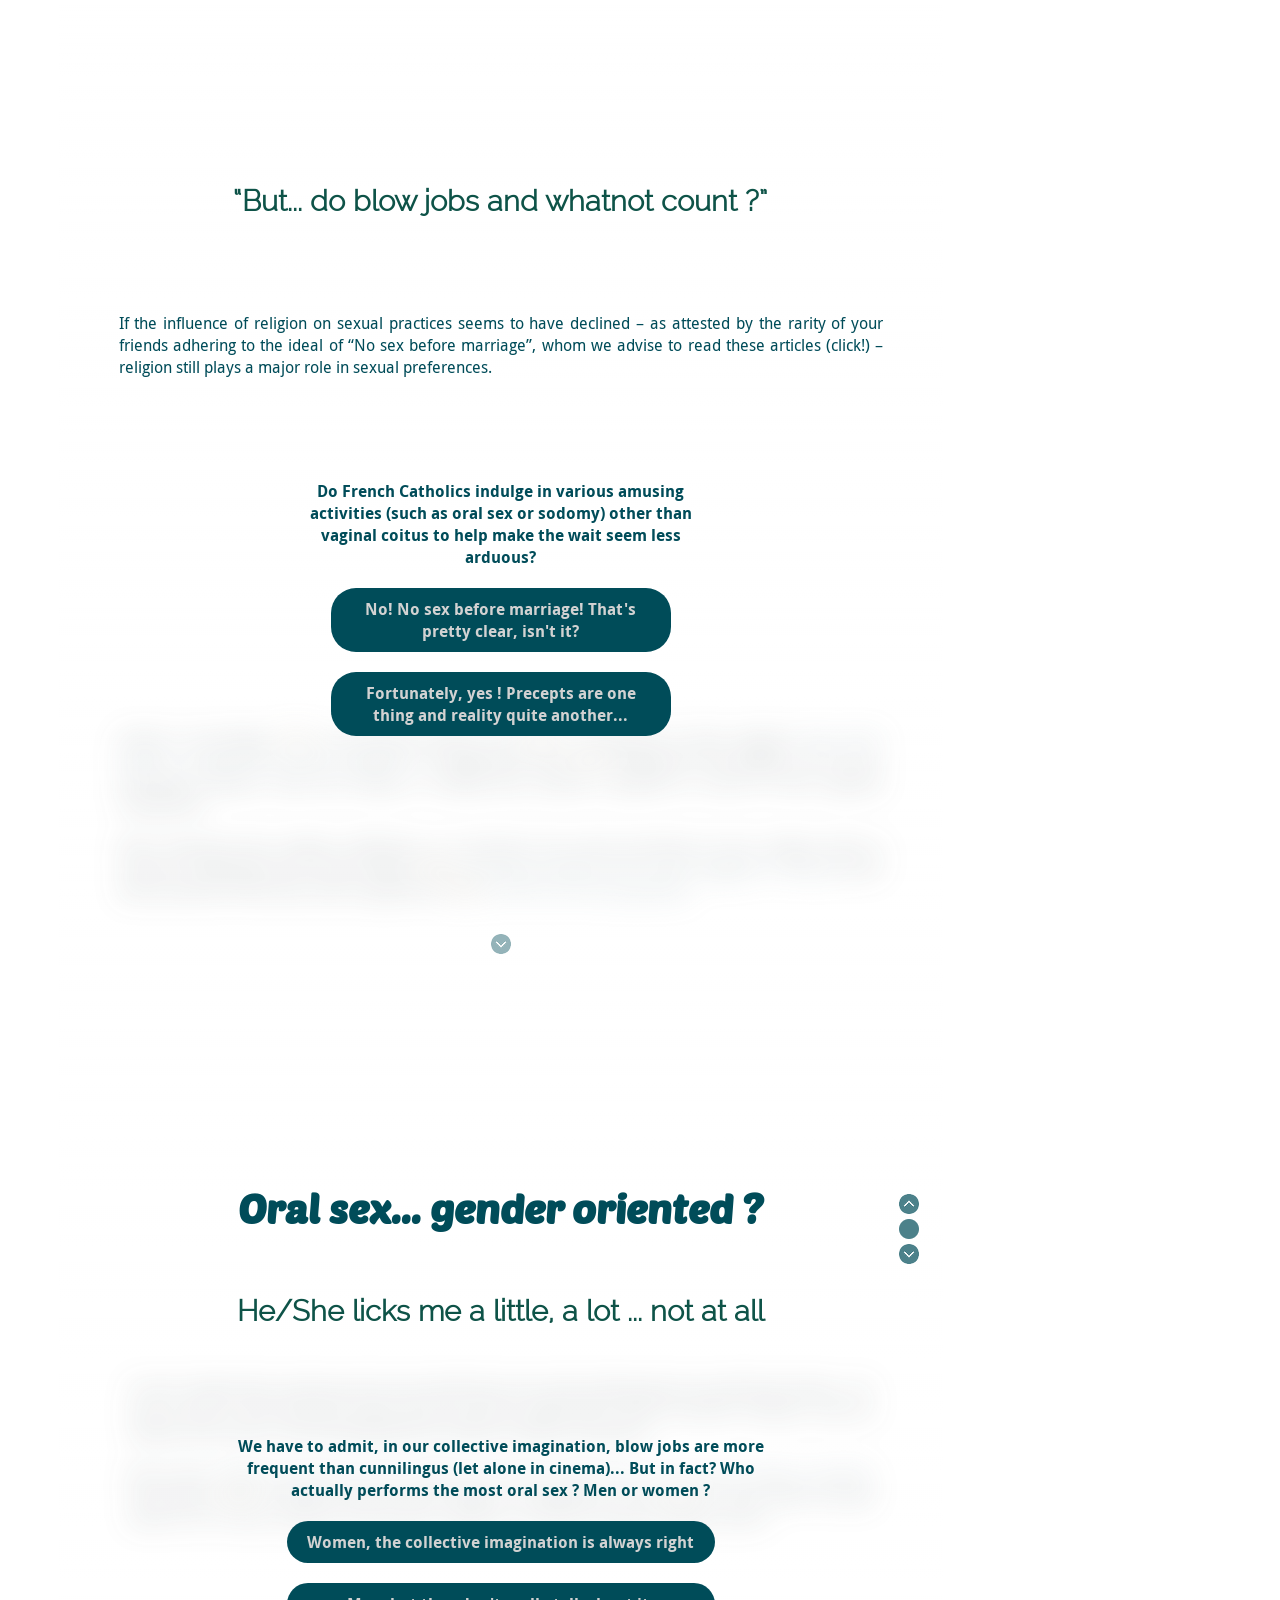
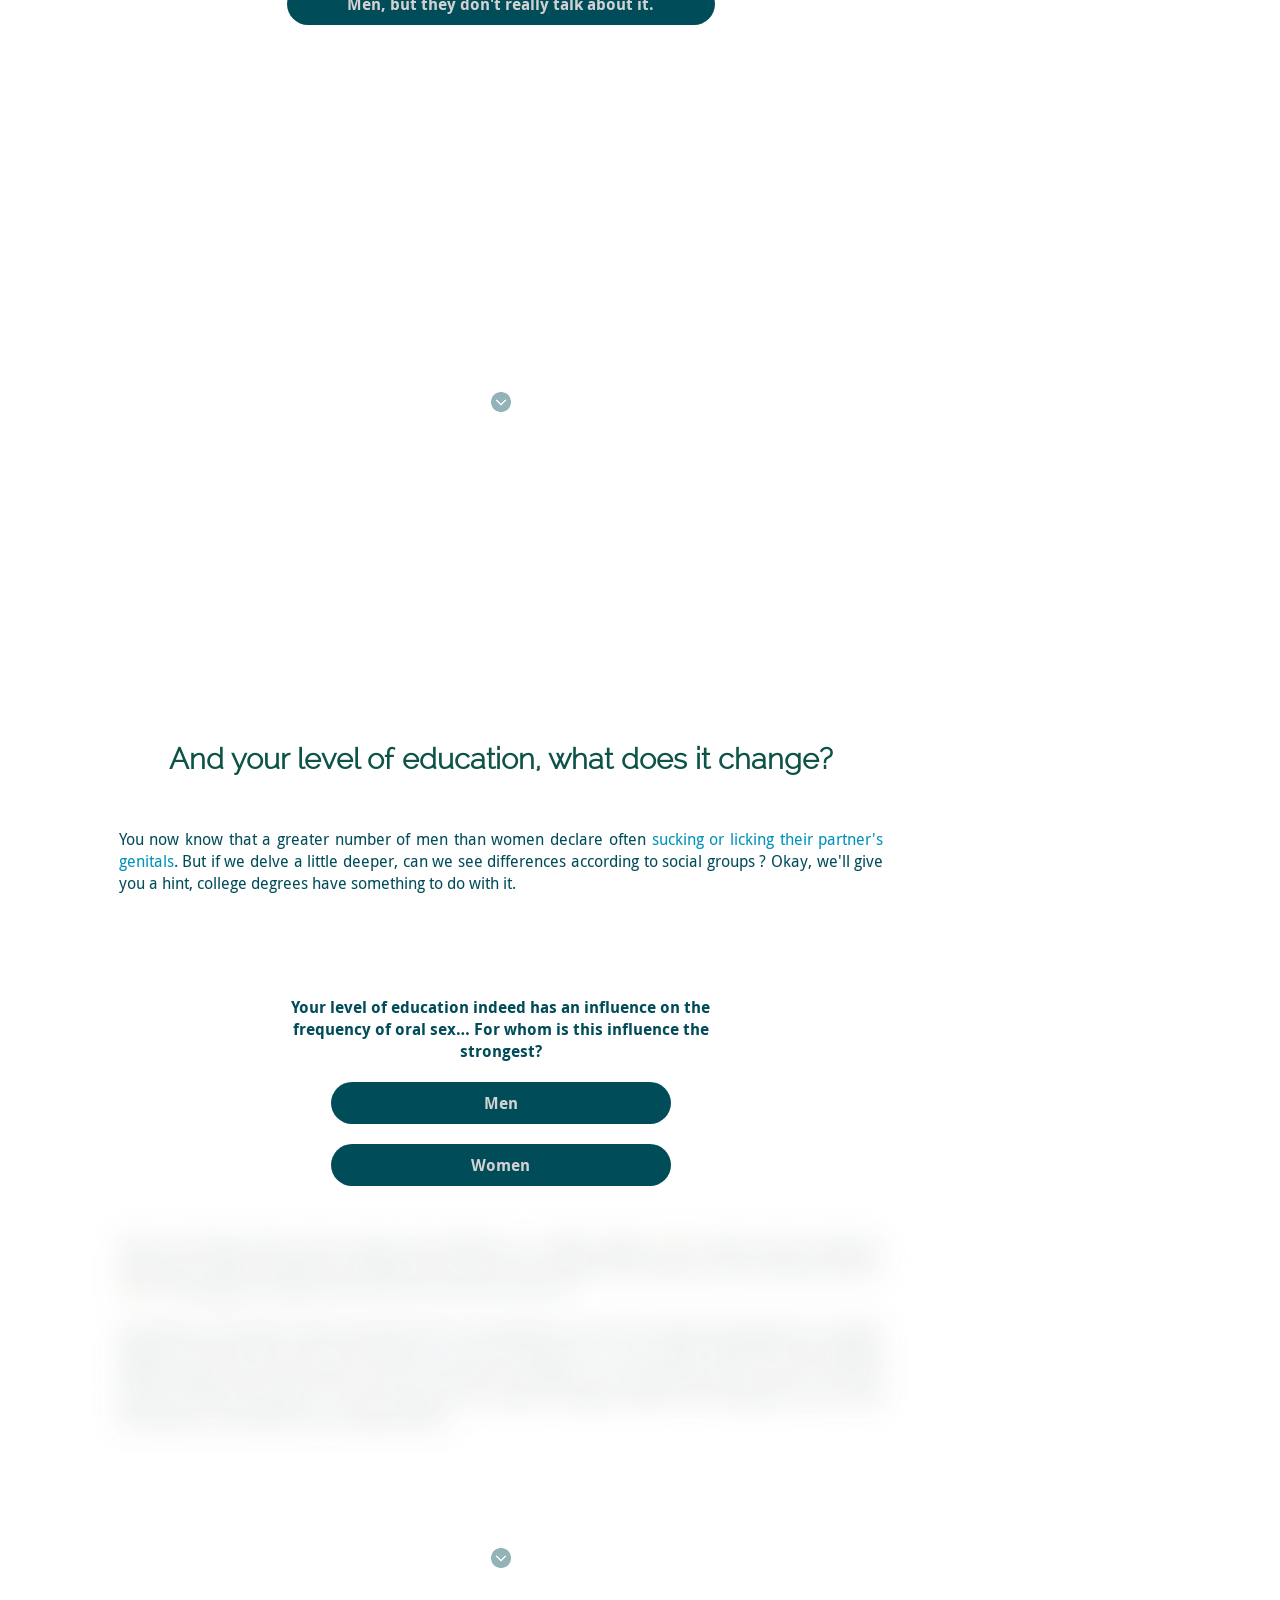
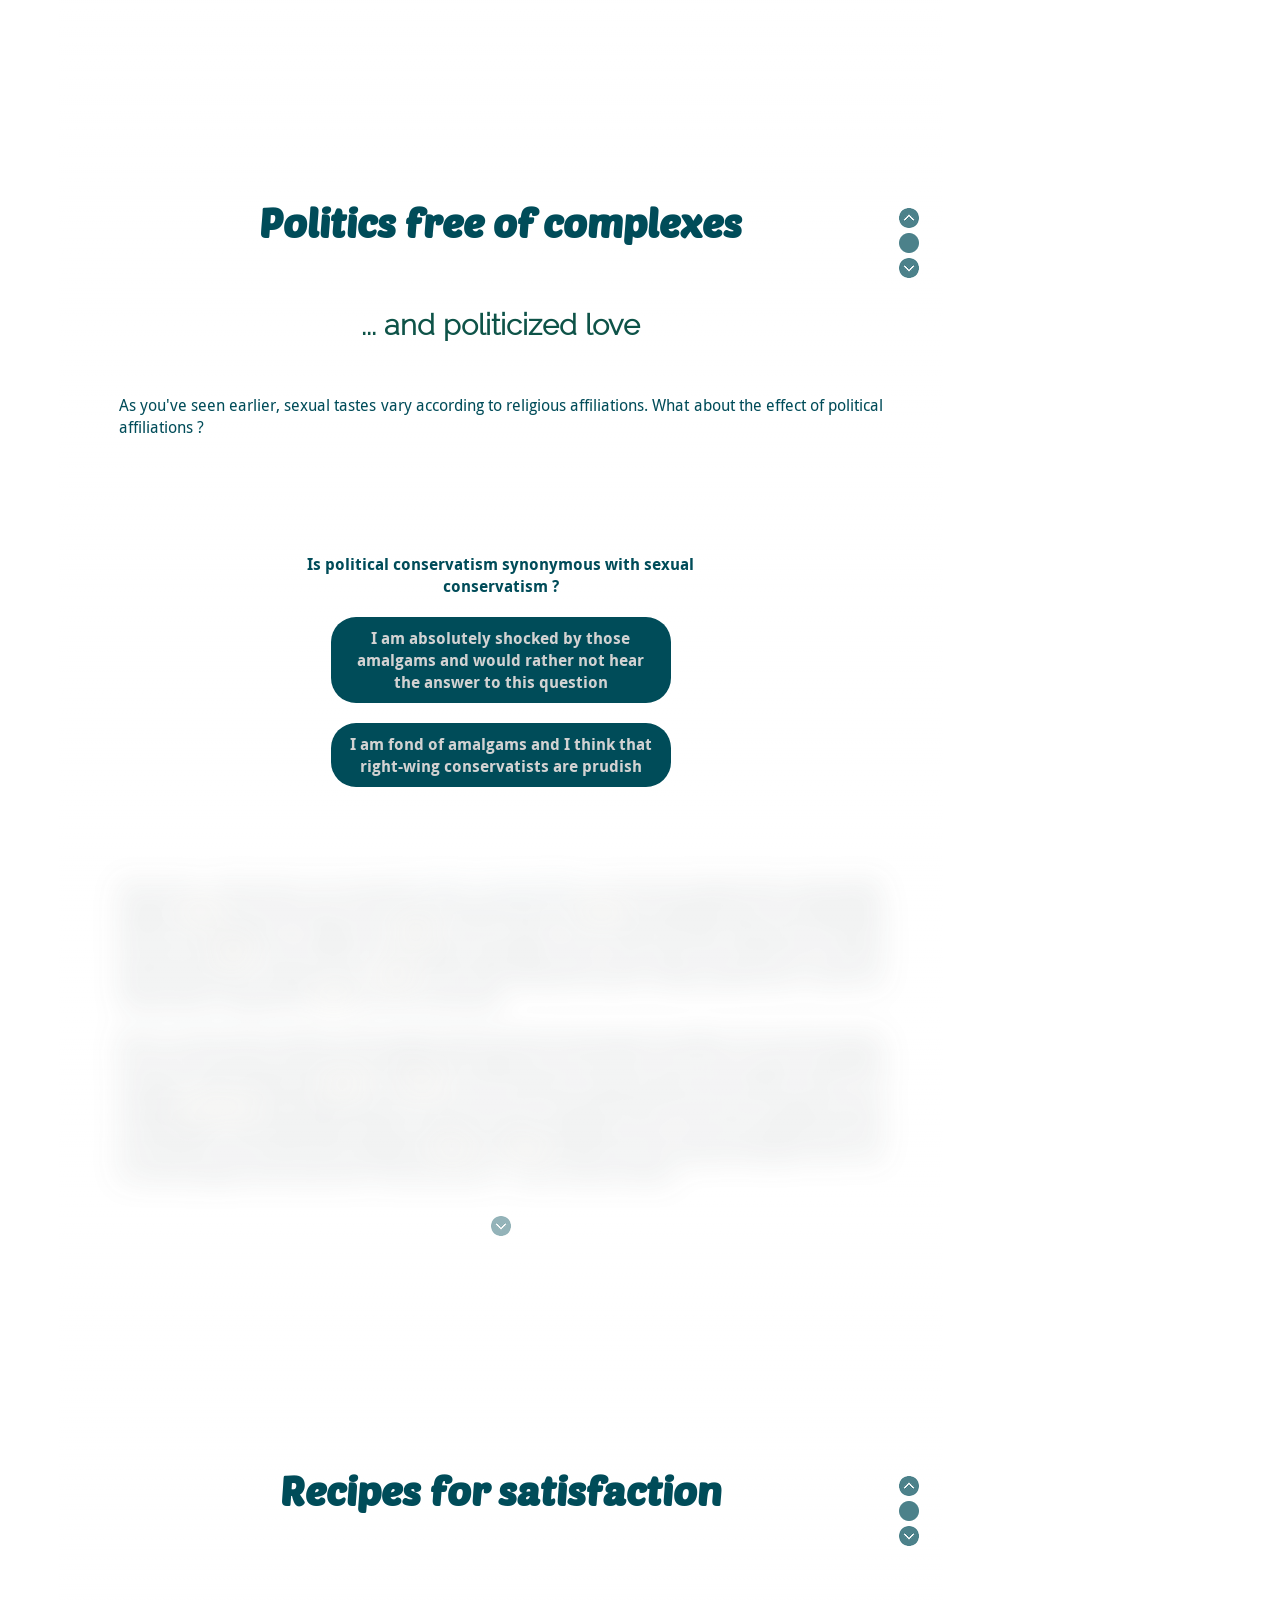
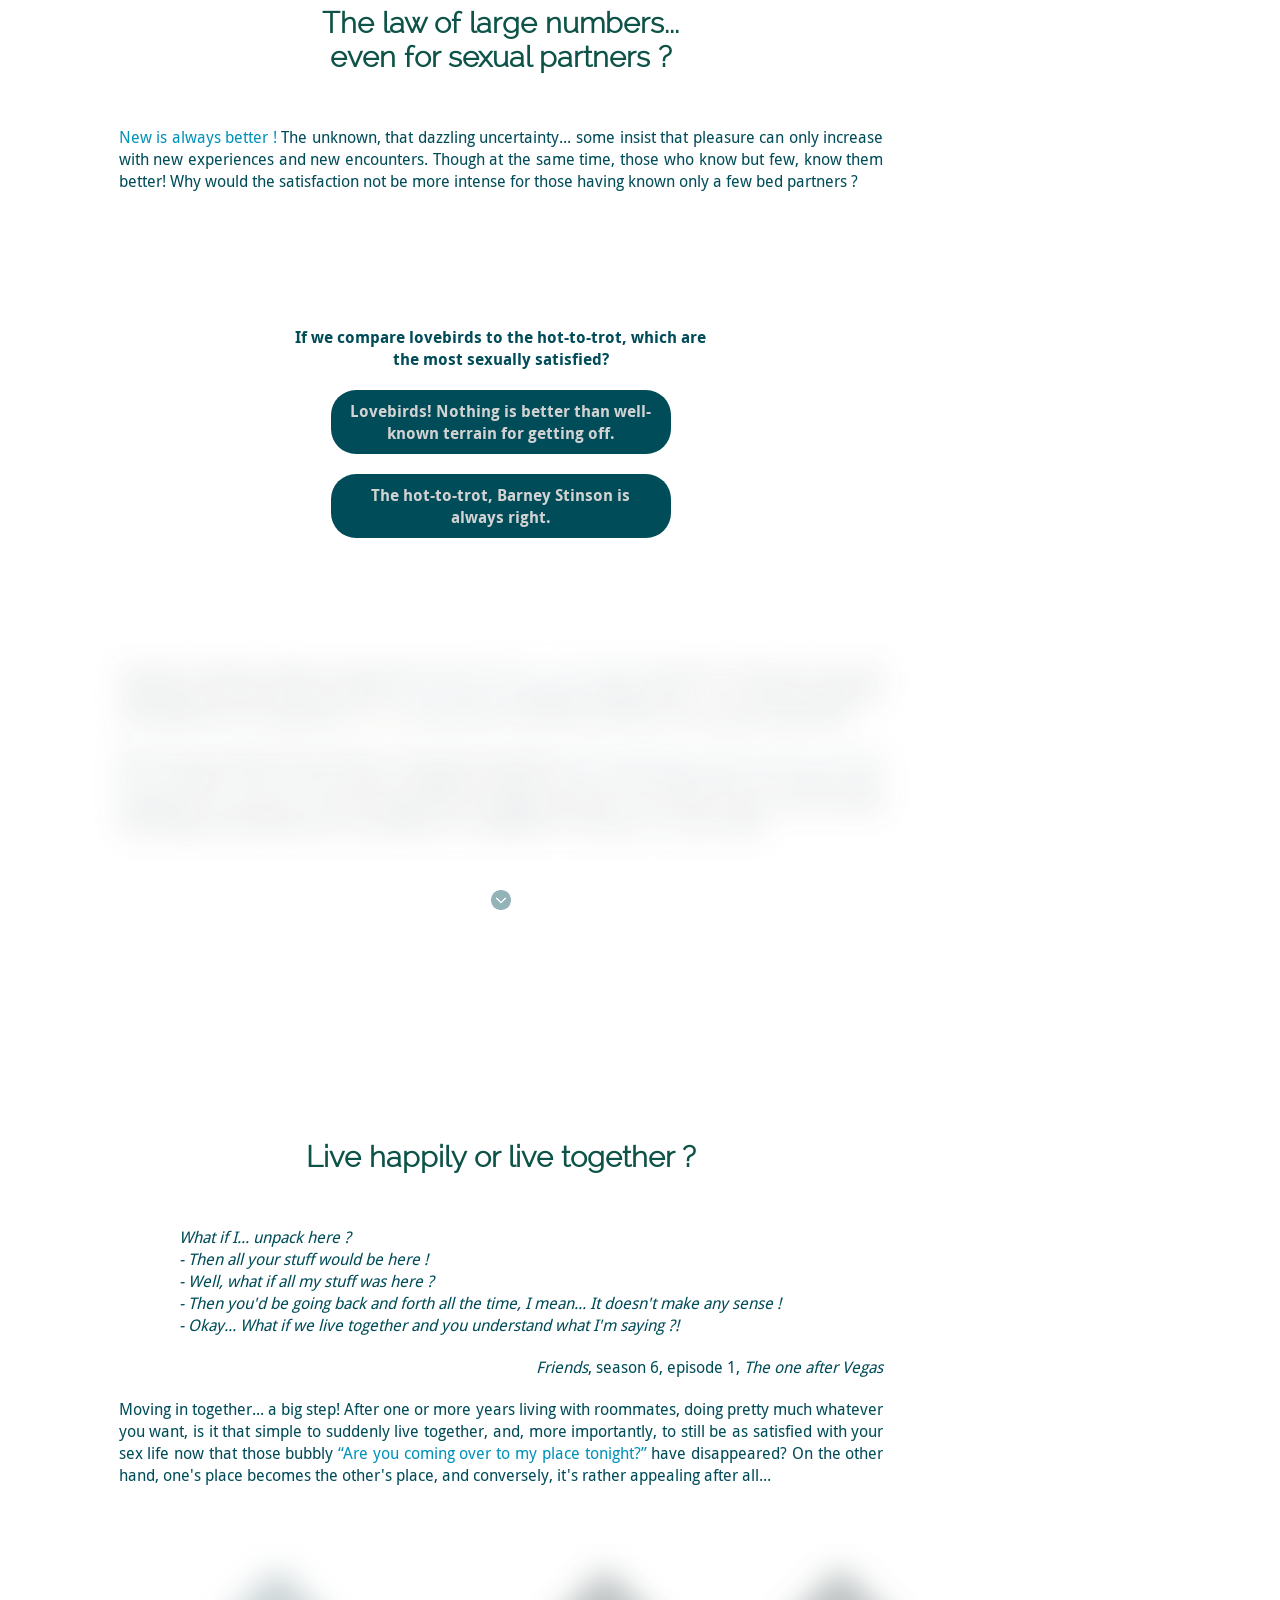
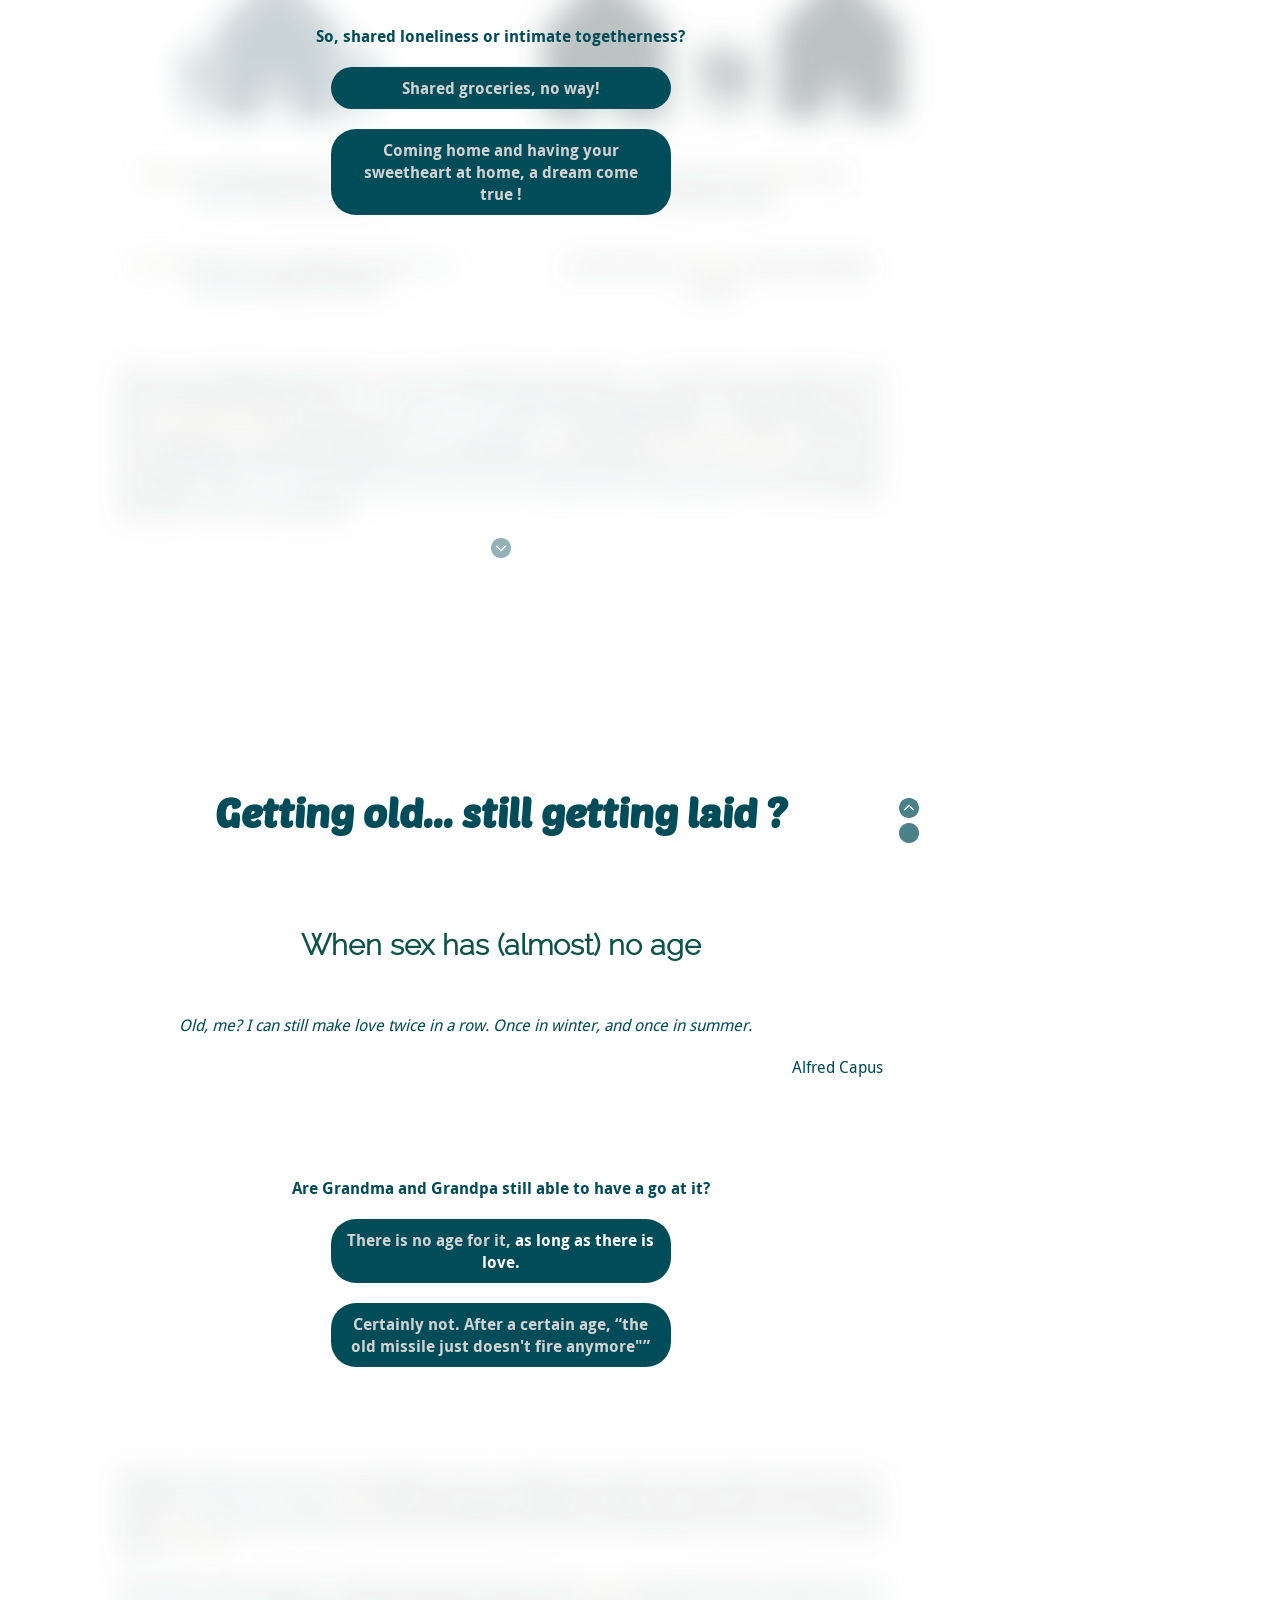
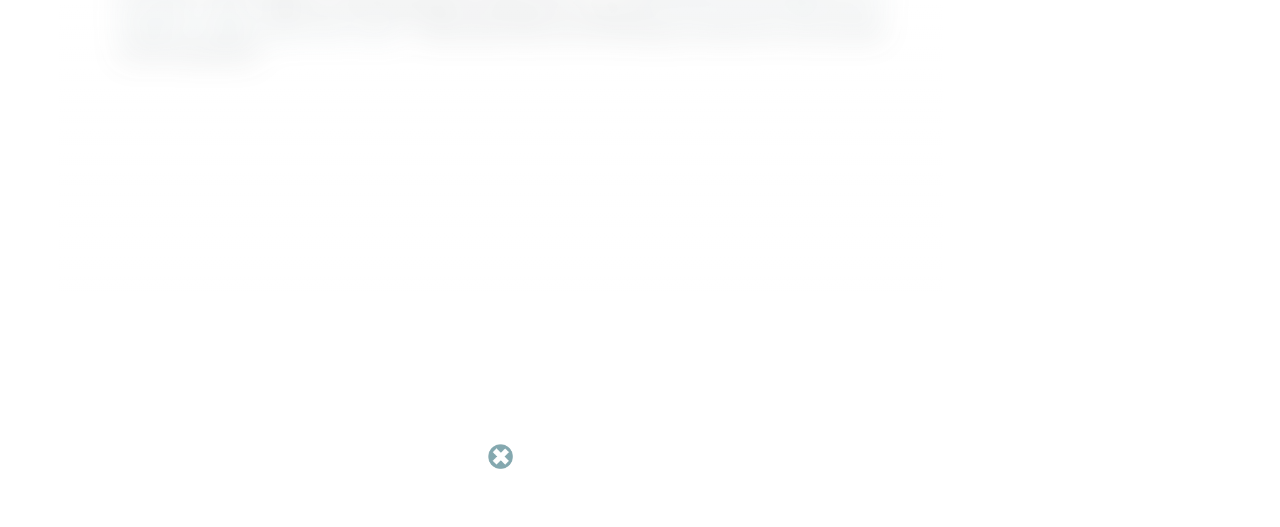
==== commit 2da036e9: "images" ====
--- a/index.html
+++ b/index.html
@@ -6,7 +6,7 @@
         <meta property="og:type"            content="article" /> 
 	<meta property="og:title"              content="French people and sex : an offbeat data vizualisation" />
 	<meta property="og:description"        content="Data visualization and infography on sexuality in France" />
-	<meta property="og:image"  content="http://www.damemagazine.com/sites/default/files/condom-banana.jpg" />
+	<meta property="og:image"  content="http://i0.wp.com/www.educationviews.org/wp-content/uploads/2015/06/banana1.jpg" />
 
 	<meta name="author" content="Marie Beigelman, Romain Damian, Kim Montalibet, Pierre Tanneau" />
 
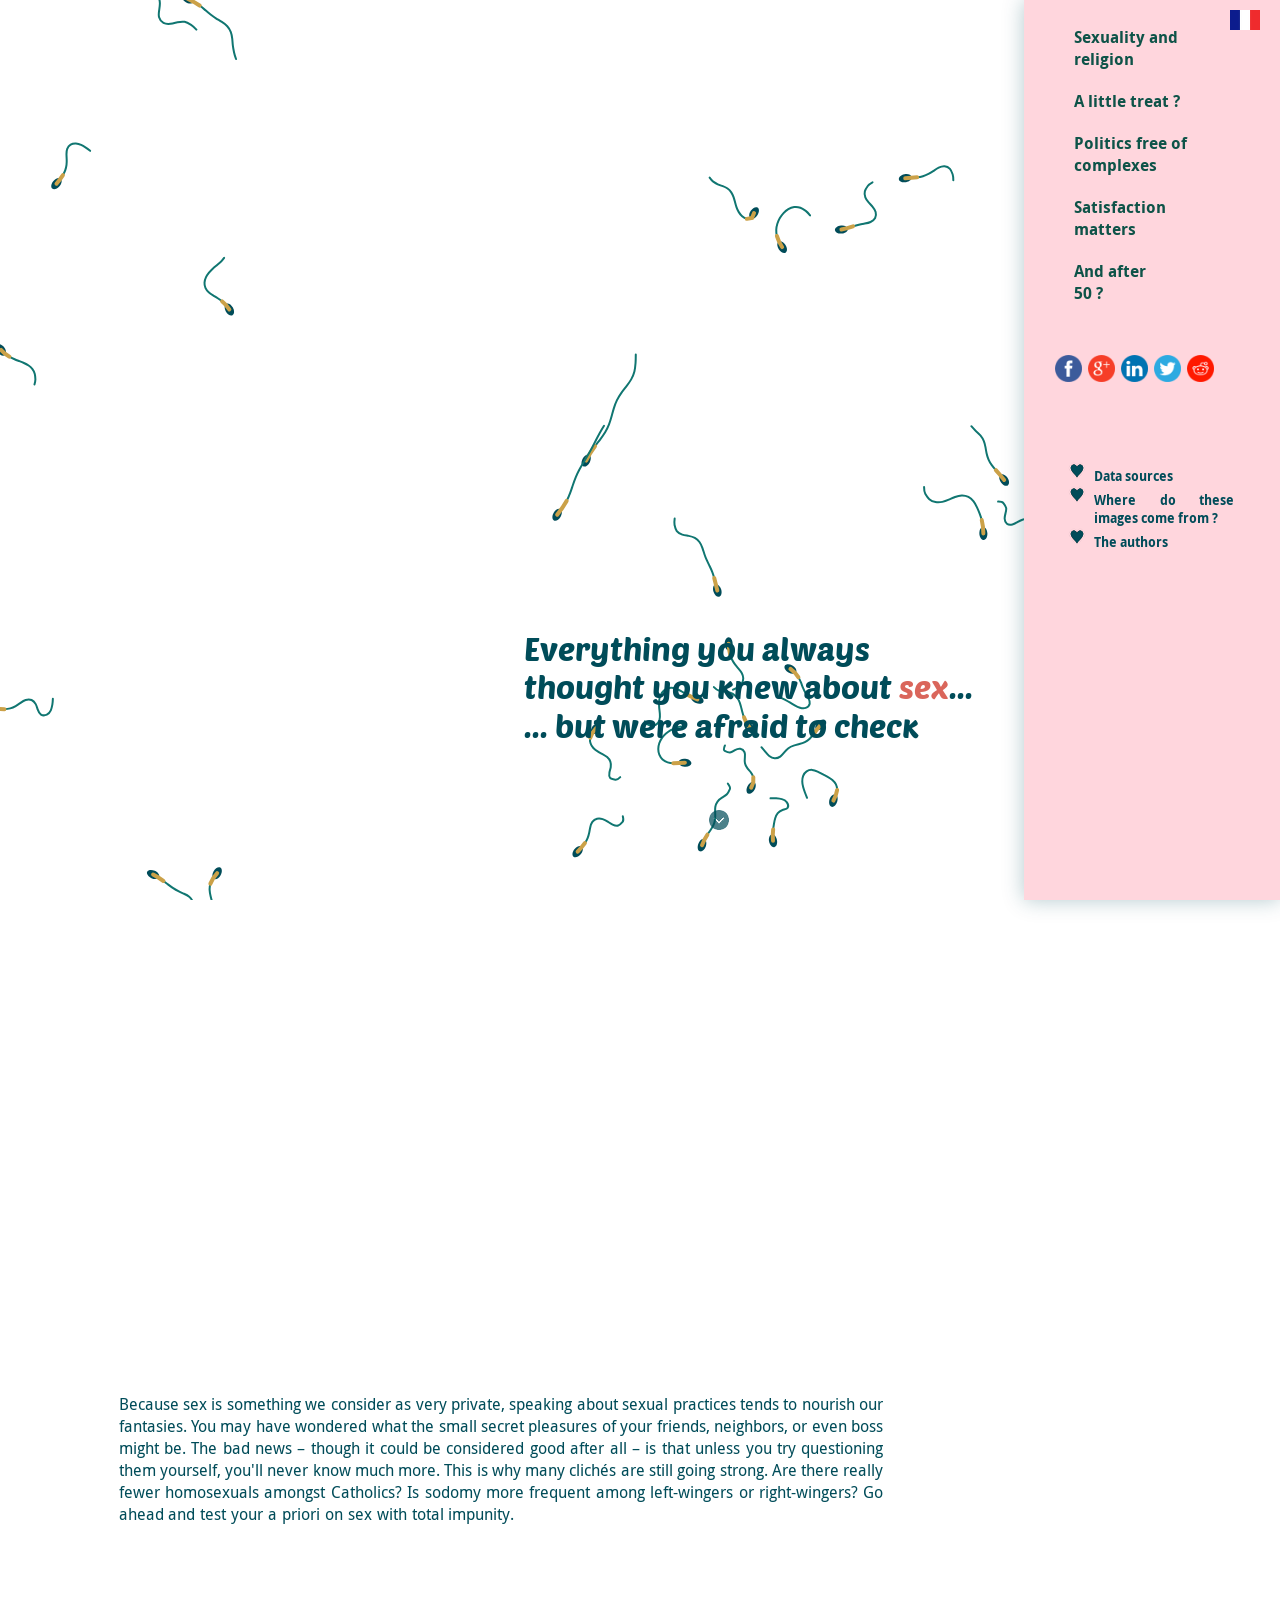
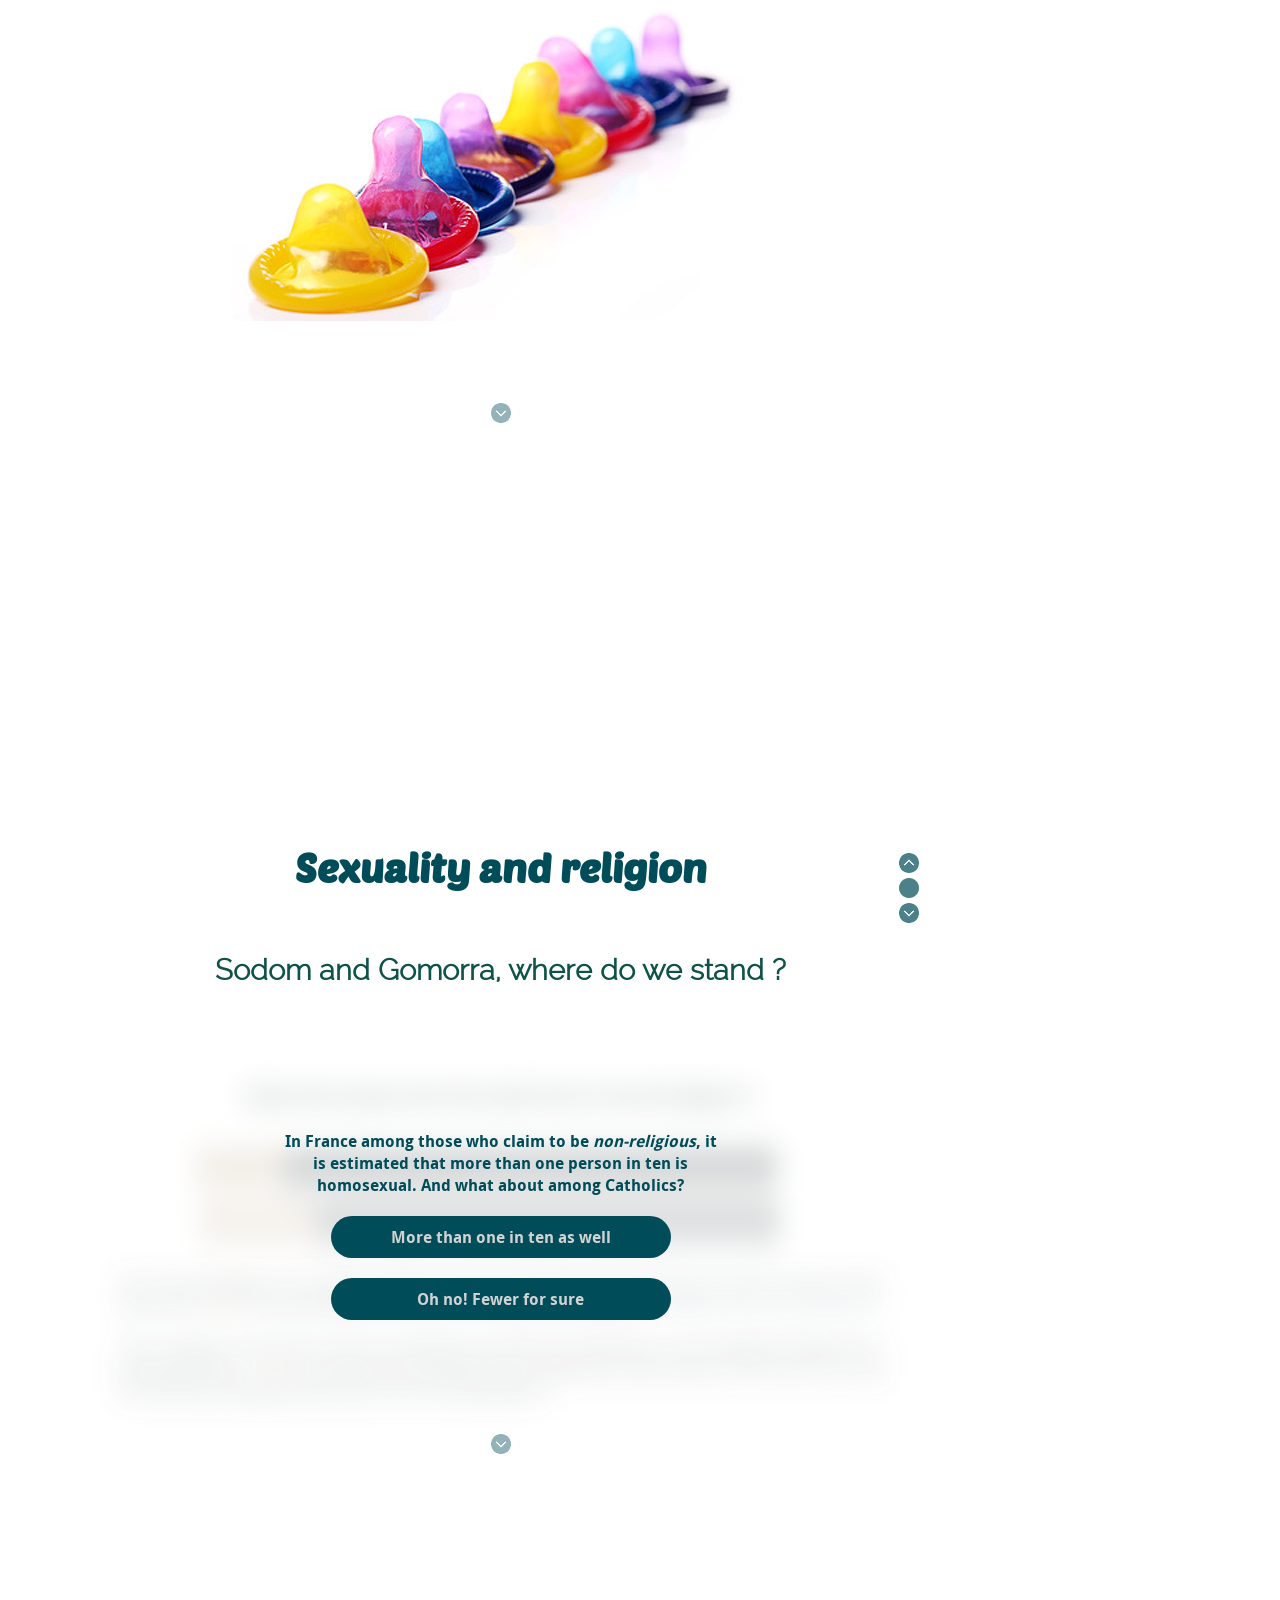
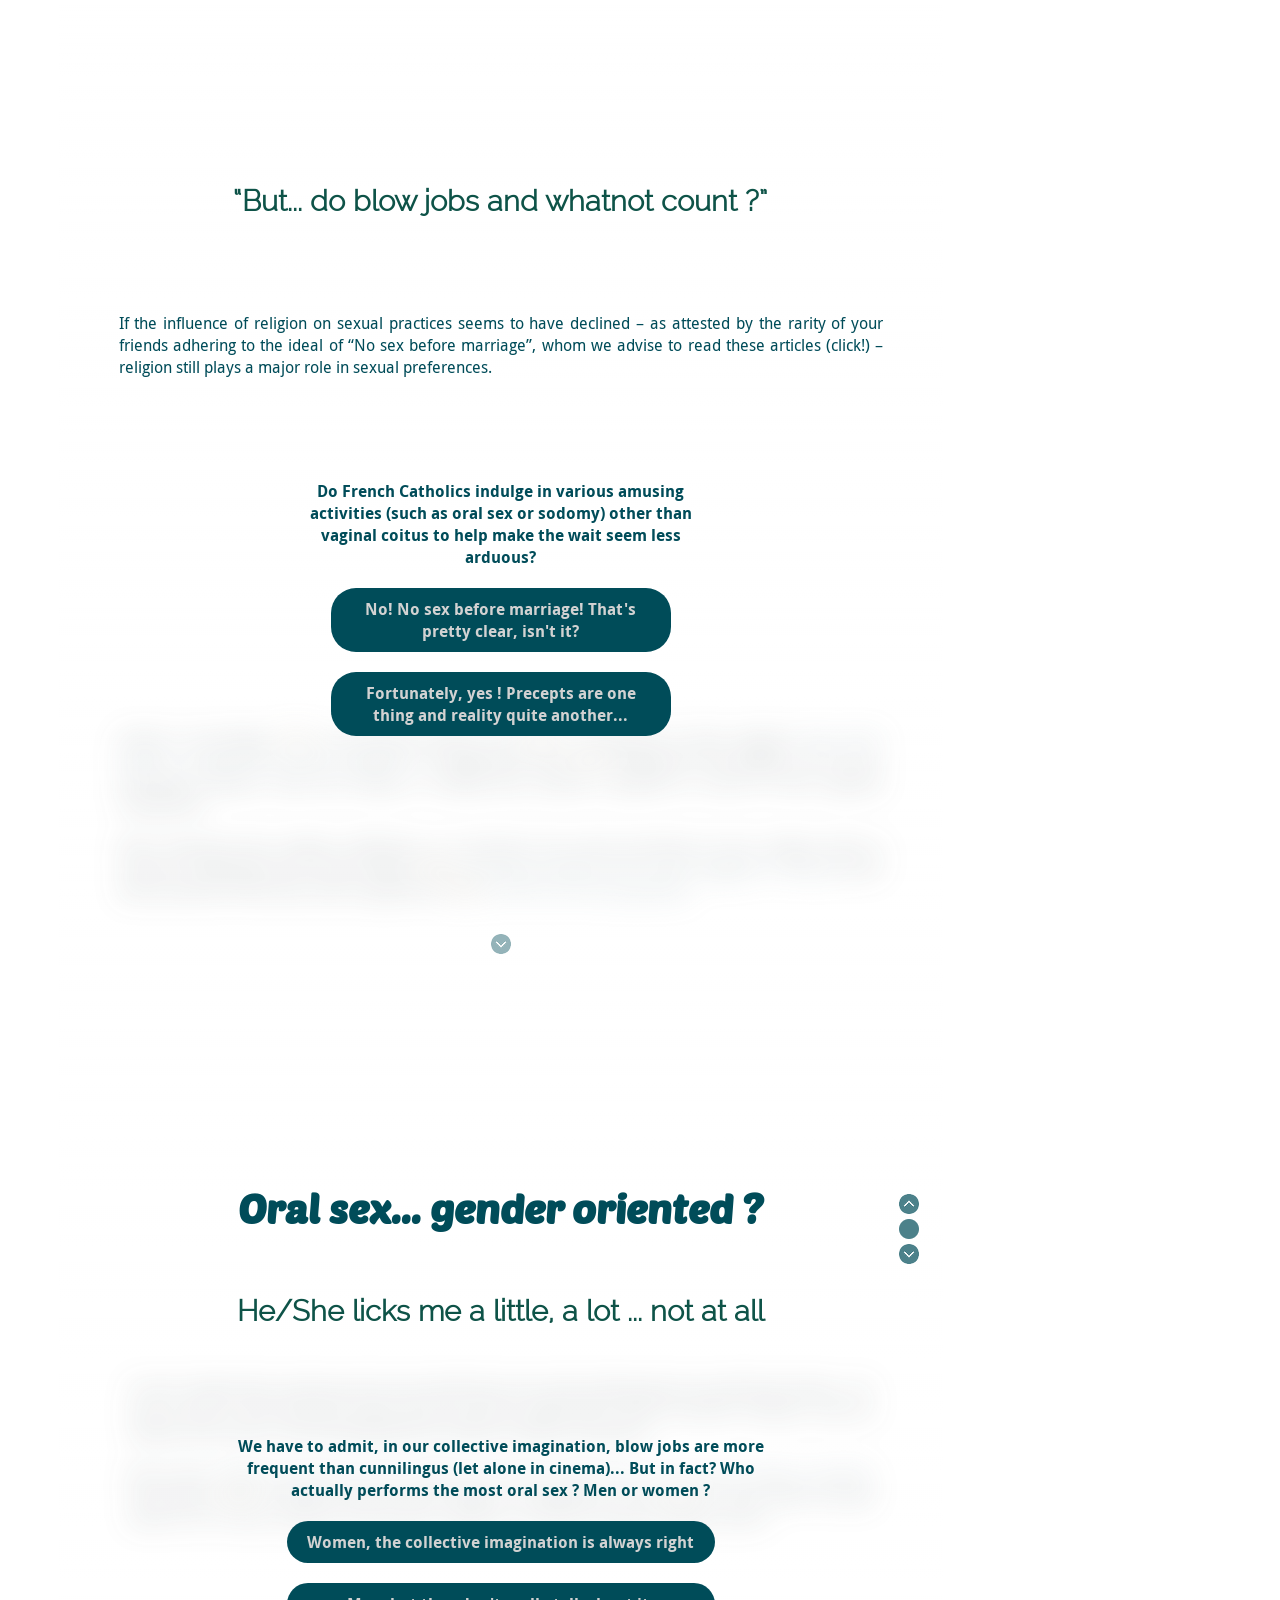
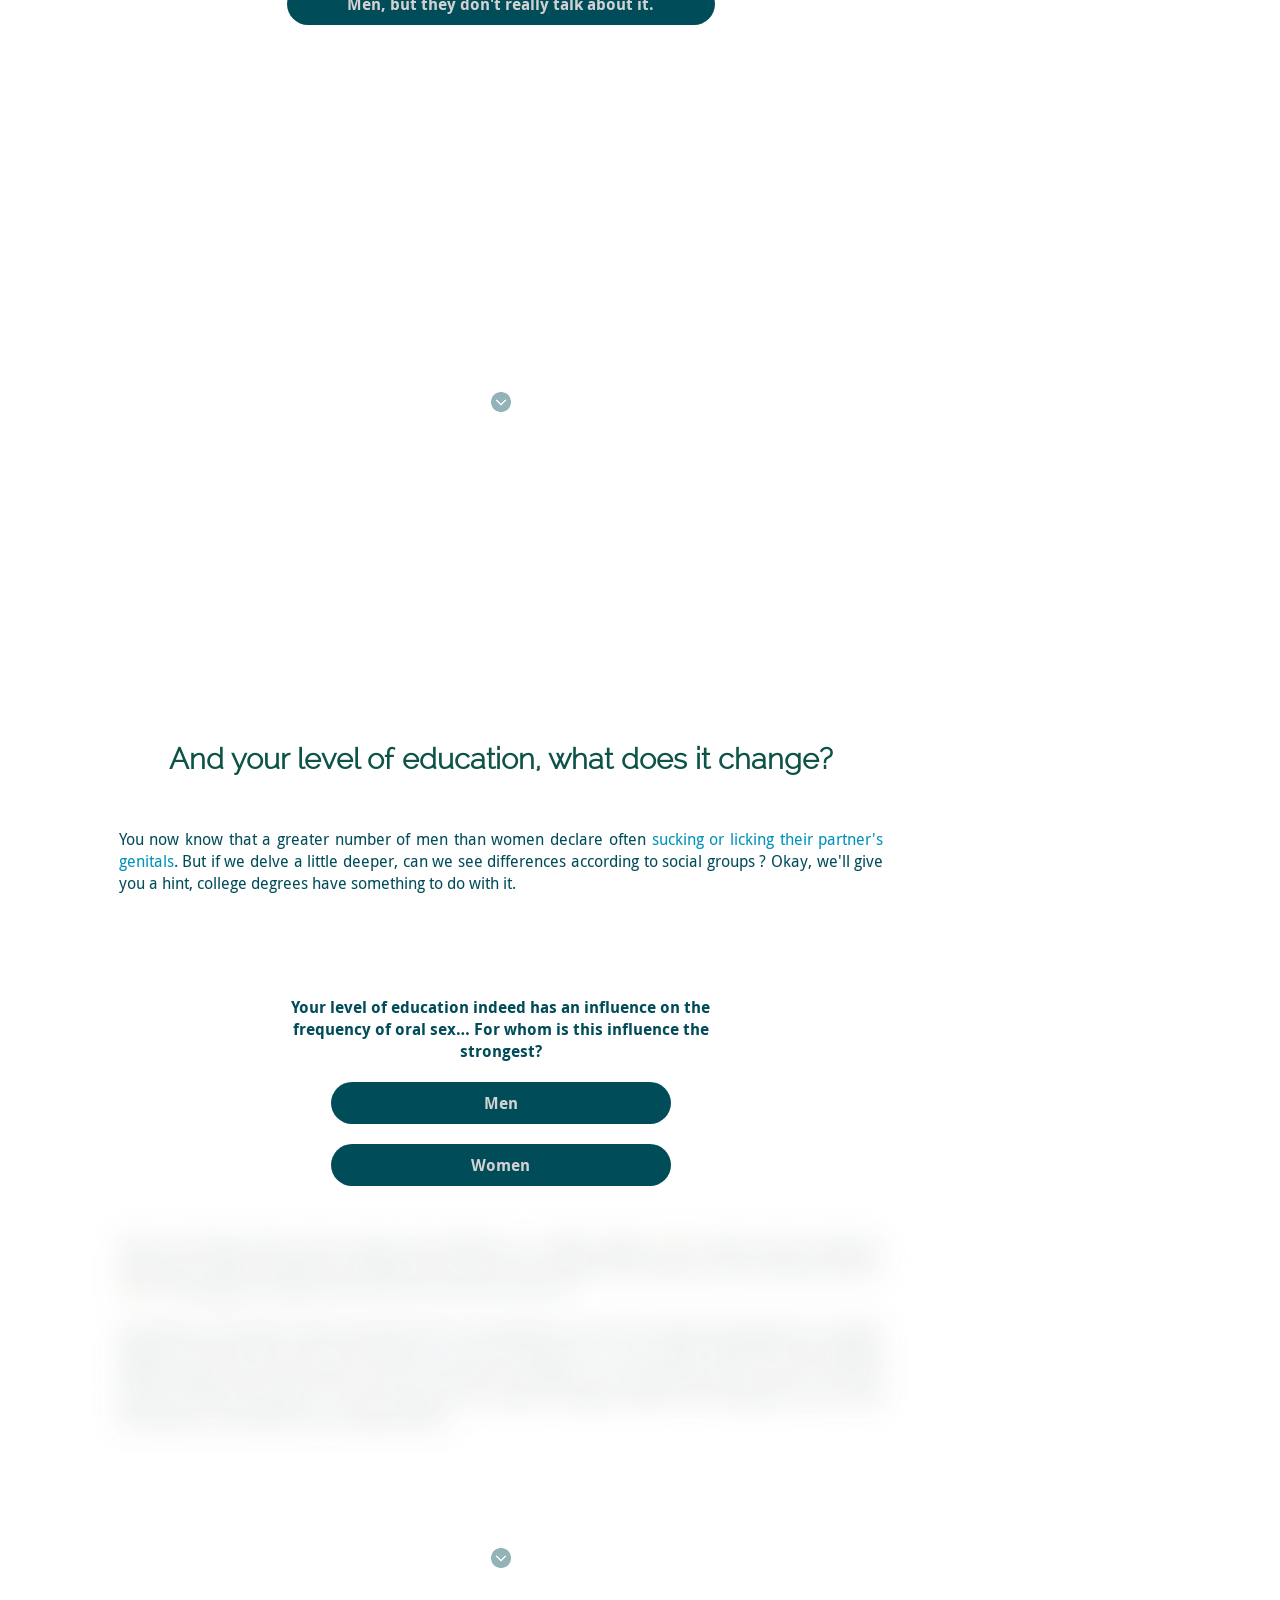
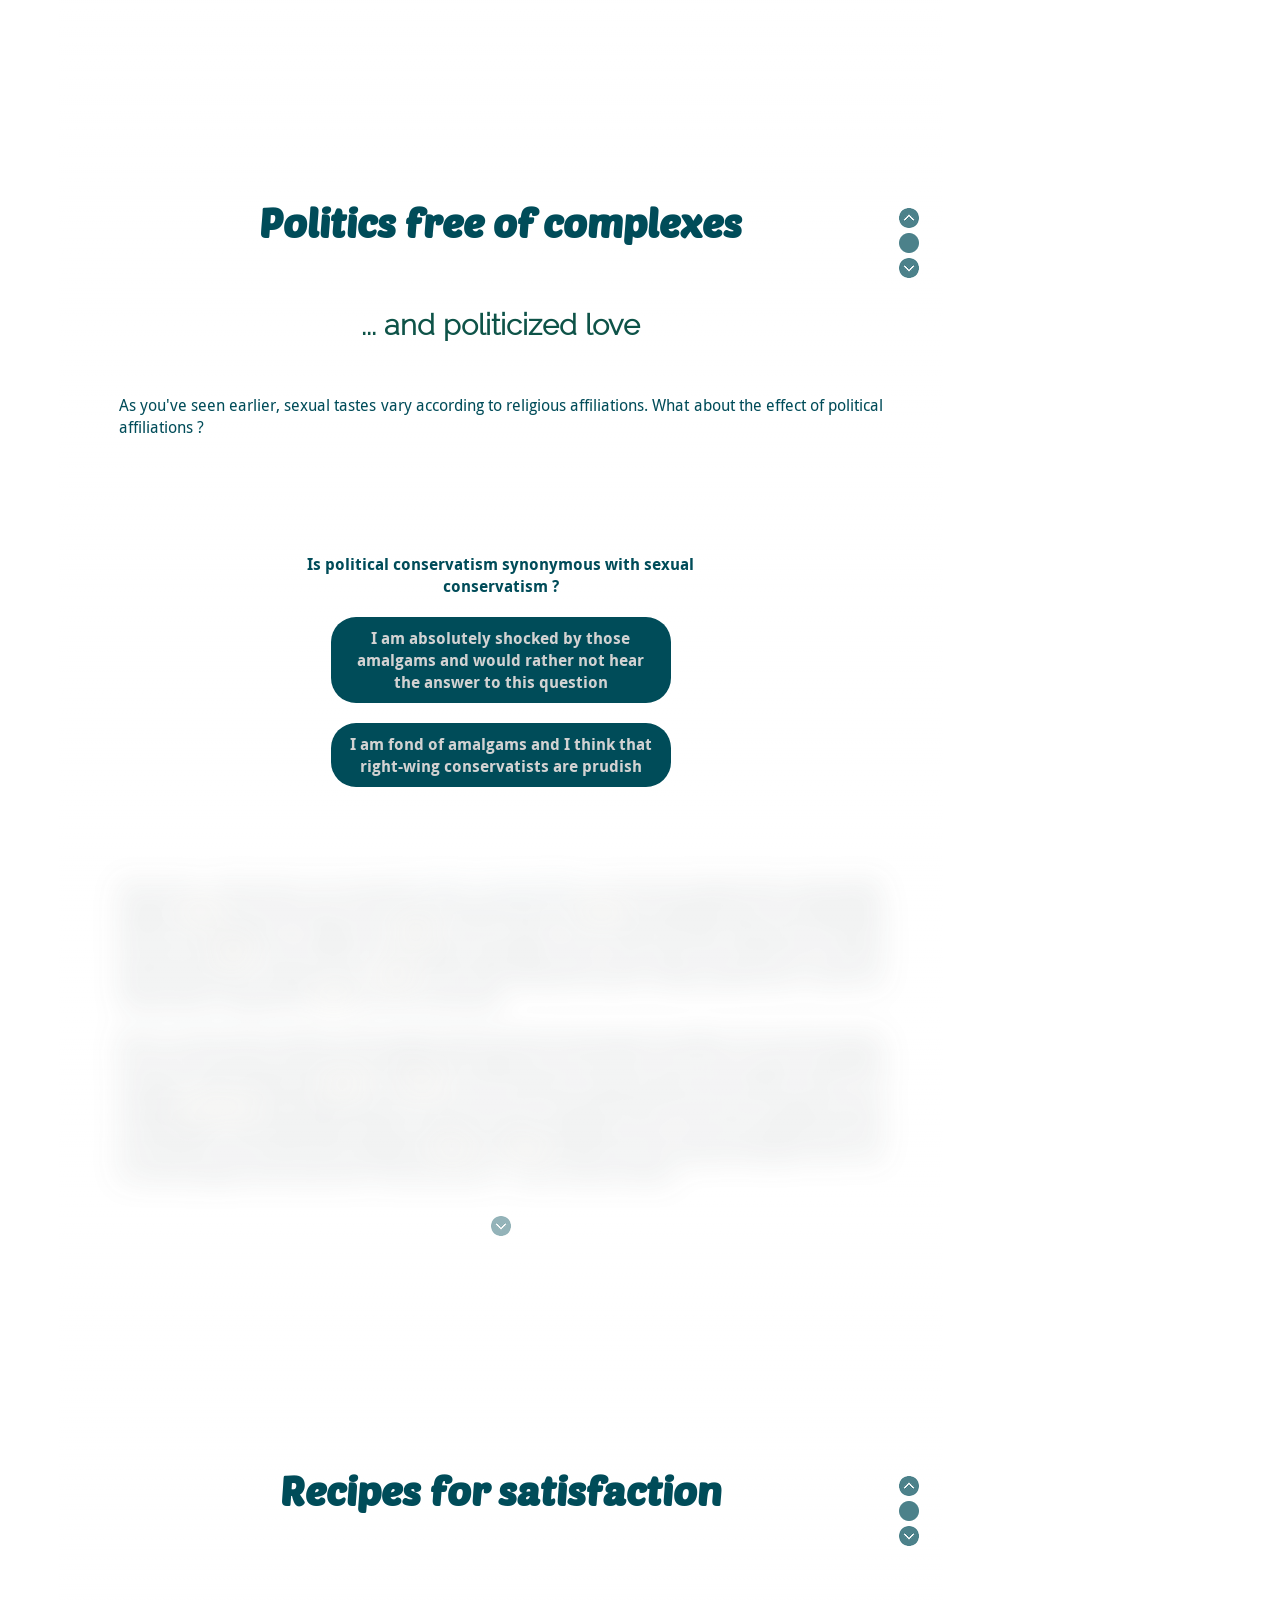
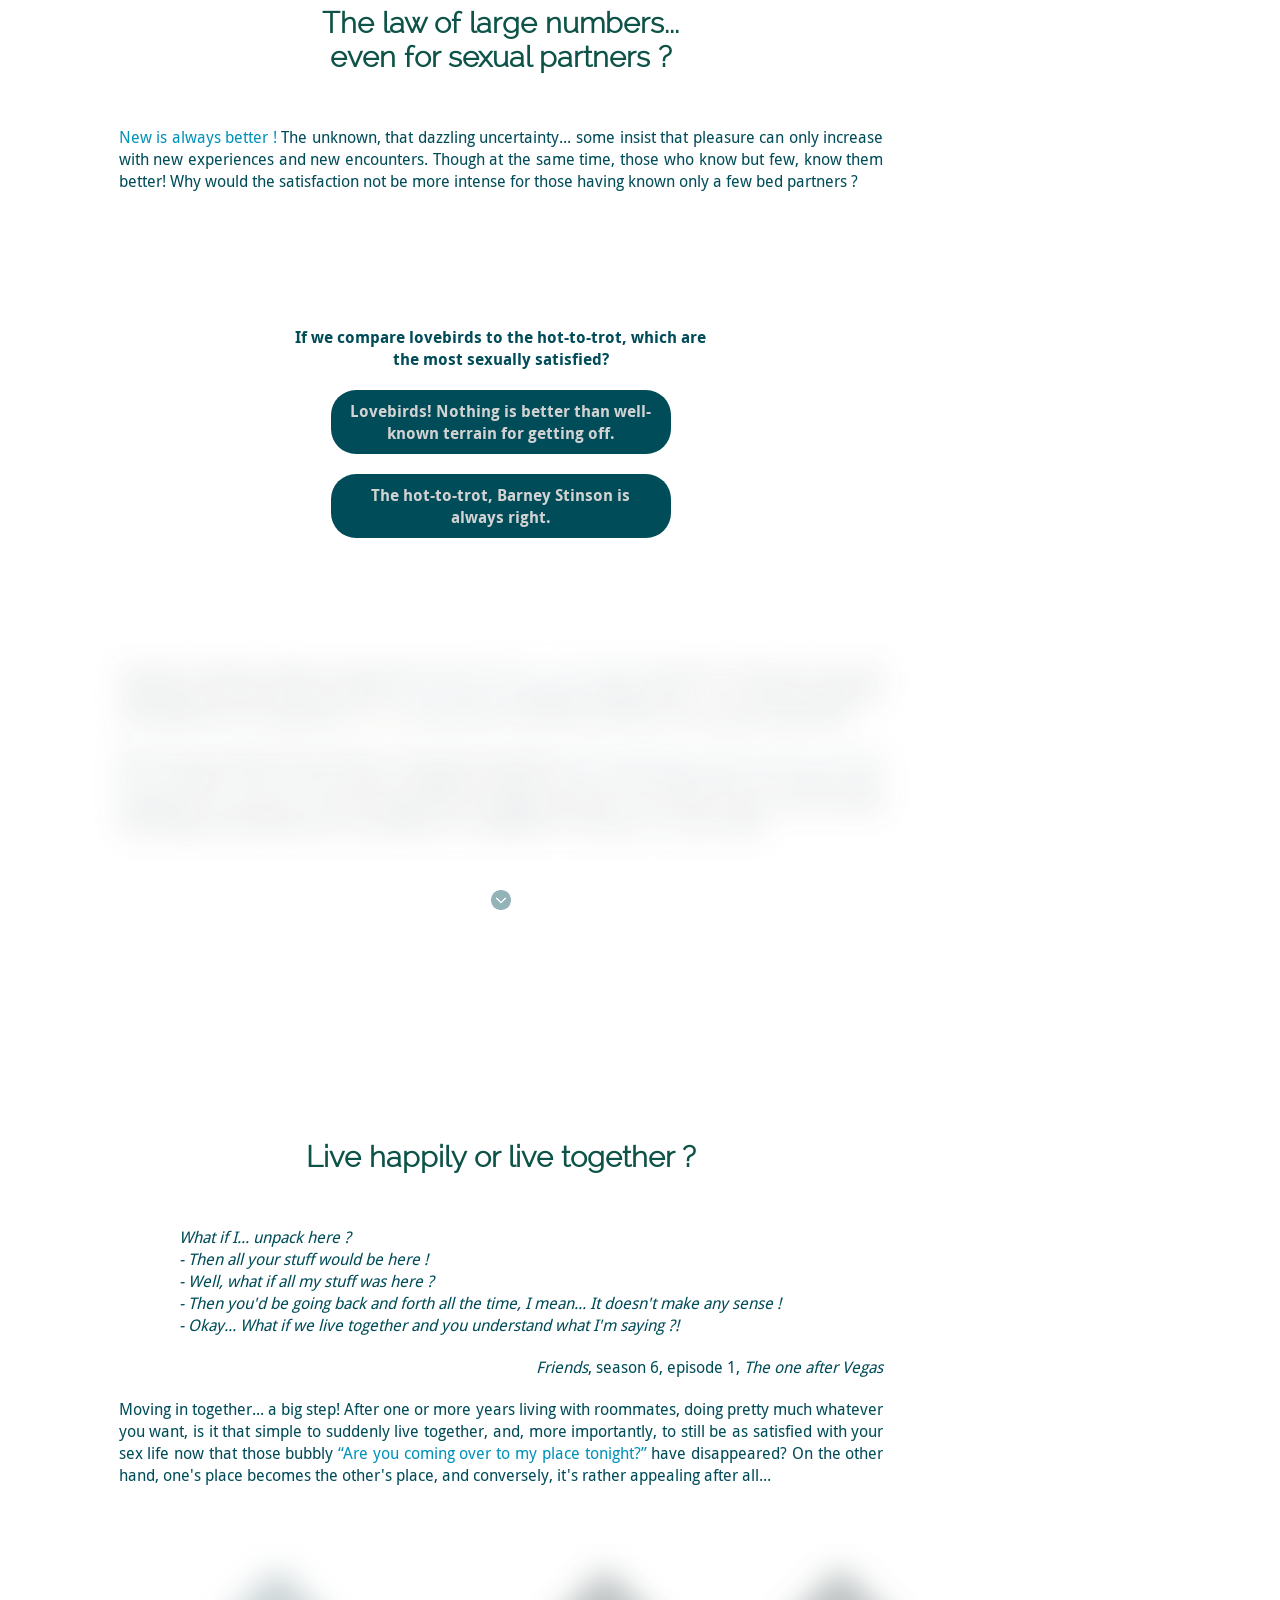
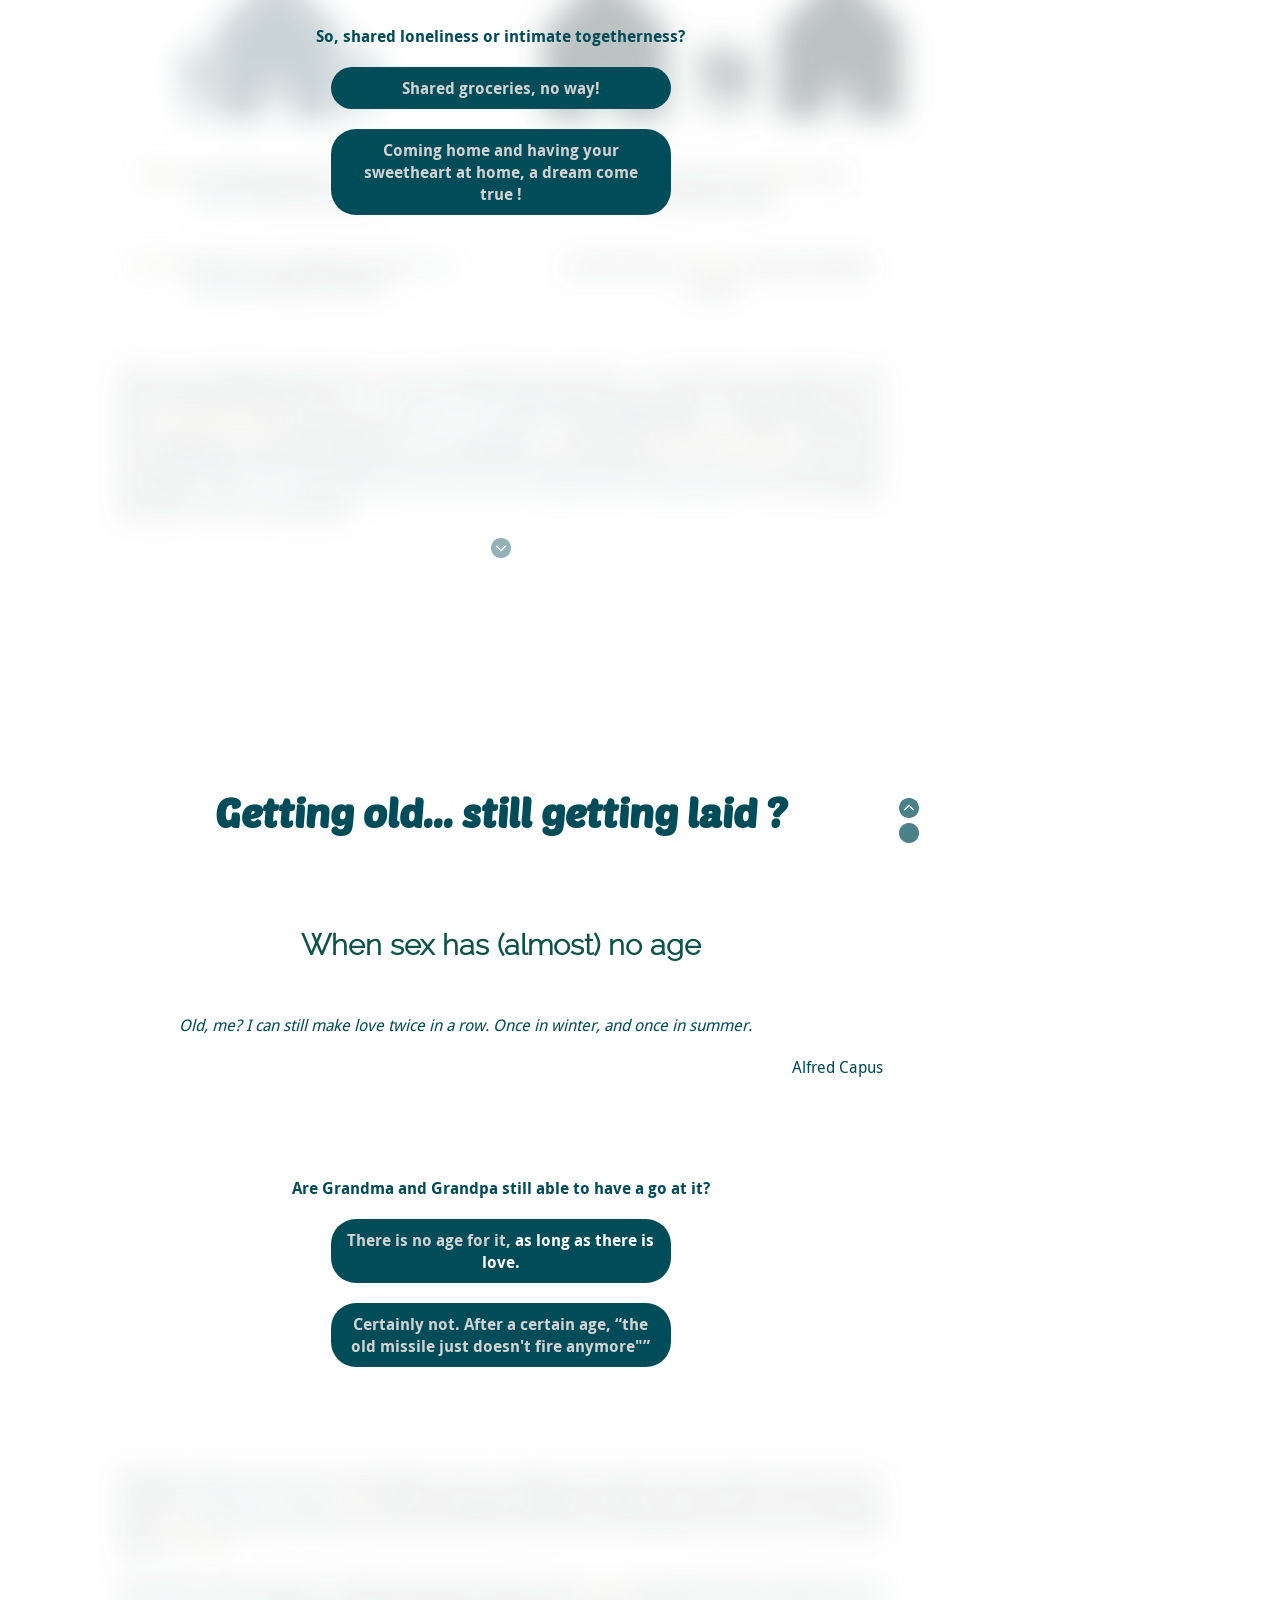
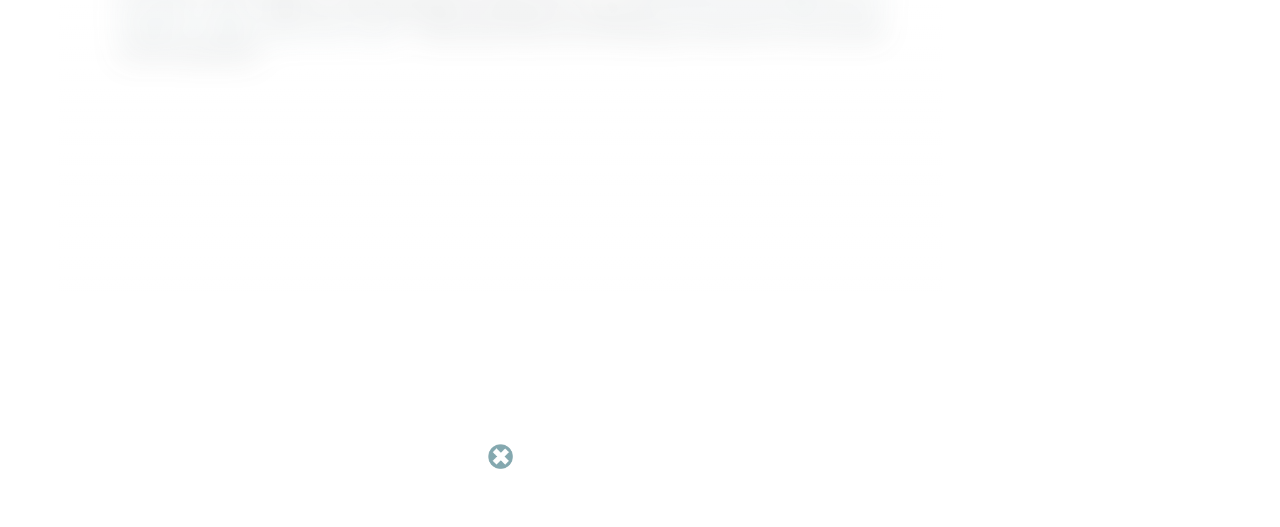
==== commit 1f1ed12e: "update banane" ====
--- a/index.html
+++ b/index.html
@@ -6,7 +6,7 @@
         <meta property="og:type"            content="article" /> 
 	<meta property="og:title"              content="French people and sex : an offbeat data vizualisation" />
 	<meta property="og:description"        content="Data visualization and infography on sexuality in France" />
-	<meta property="og:image"  content="http://i0.wp.com/www.educationviews.org/wp-content/uploads/2015/06/banana1.jpg" />
+	<meta property="og:image"  content="http://sociosexologie-du-dimanche.github.io/en/Images/banana.jpg" />
 
 	<meta name="author" content="Marie Beigelman, Romain Damian, Kim Montalibet, Pierre Tanneau" />
 
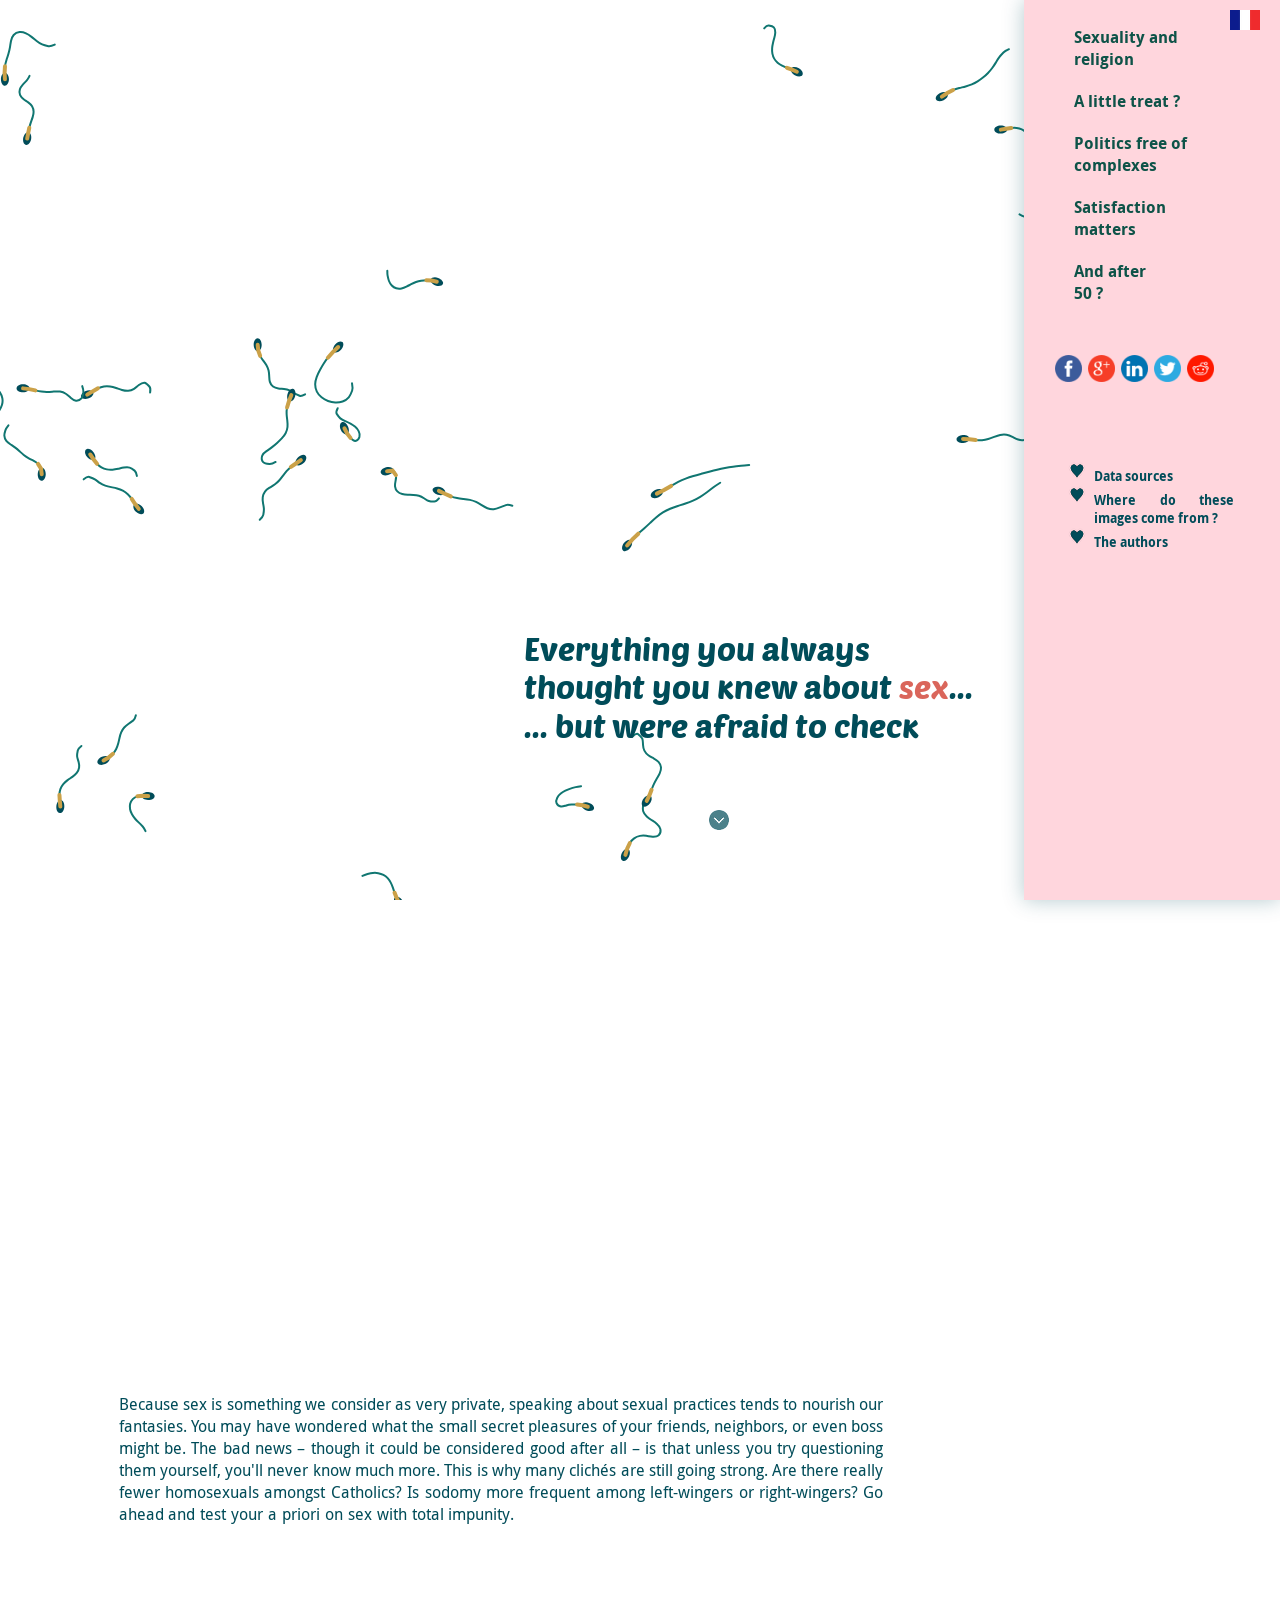
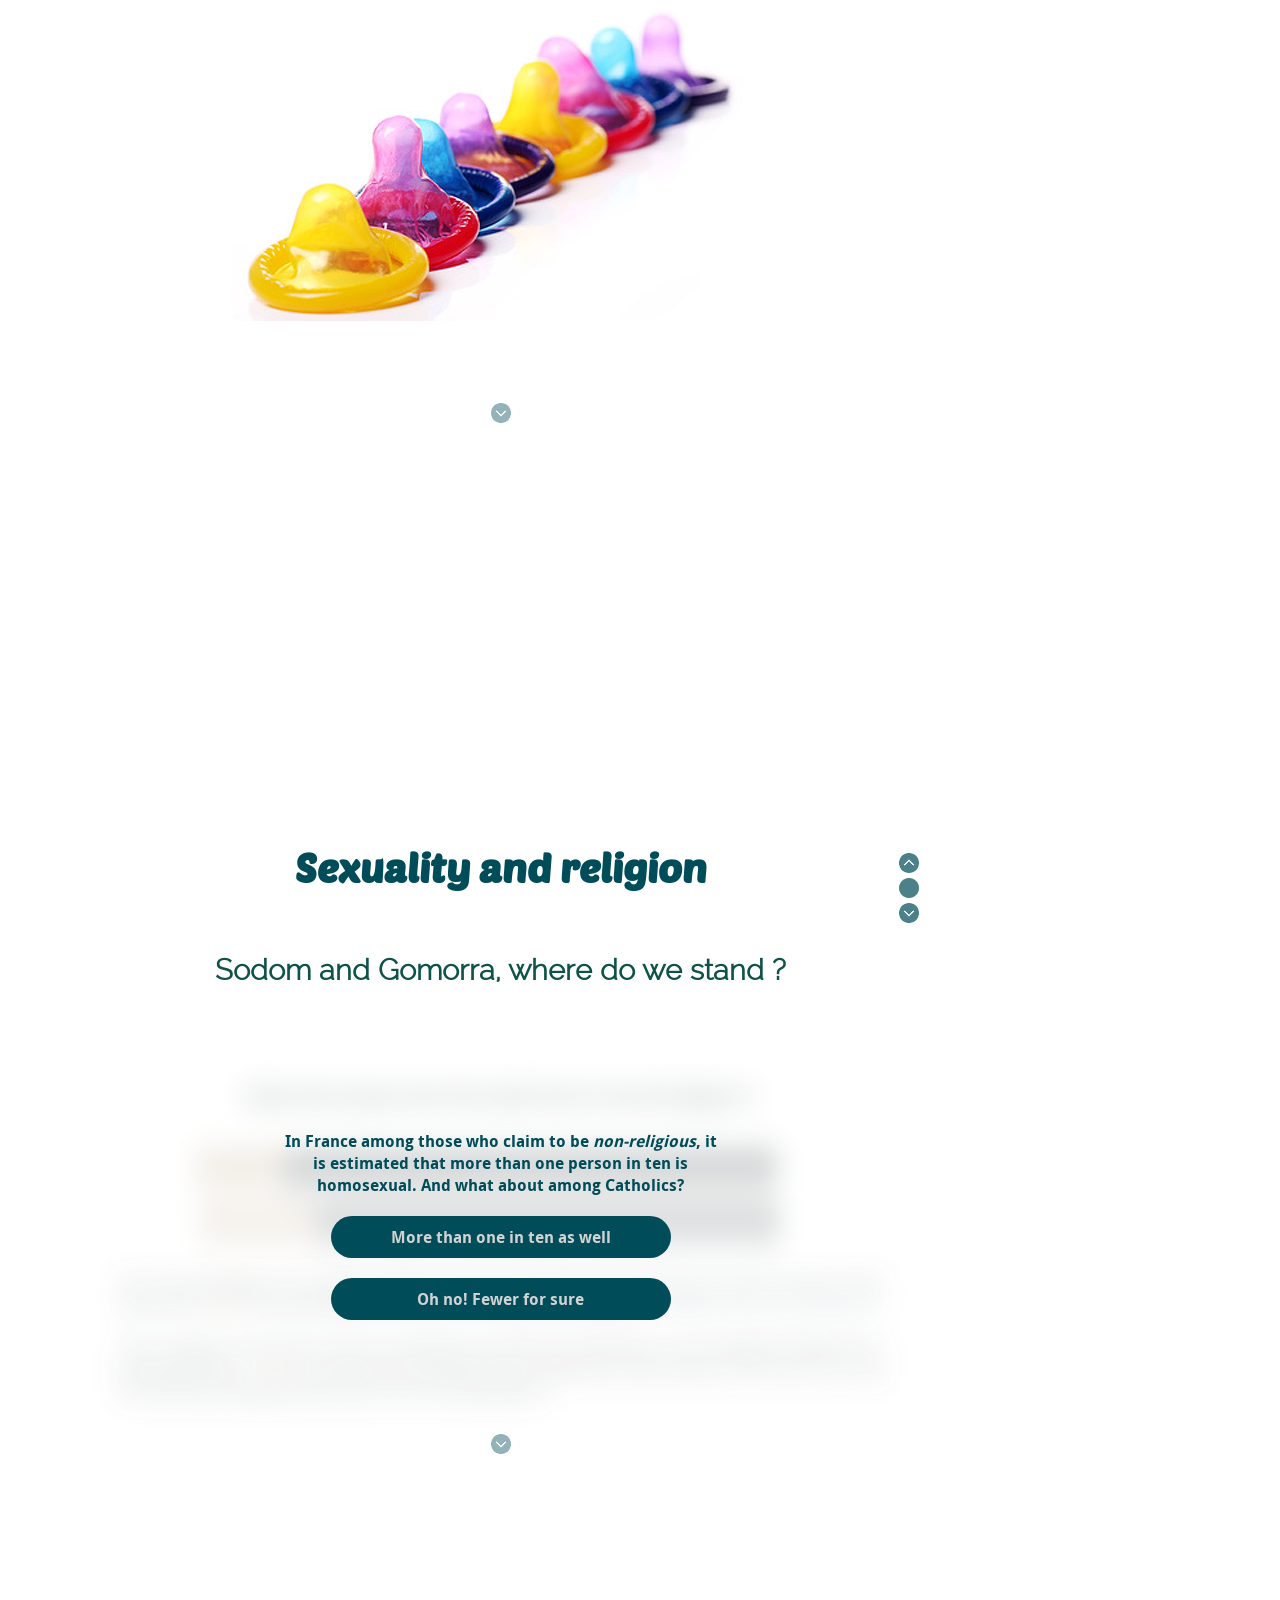
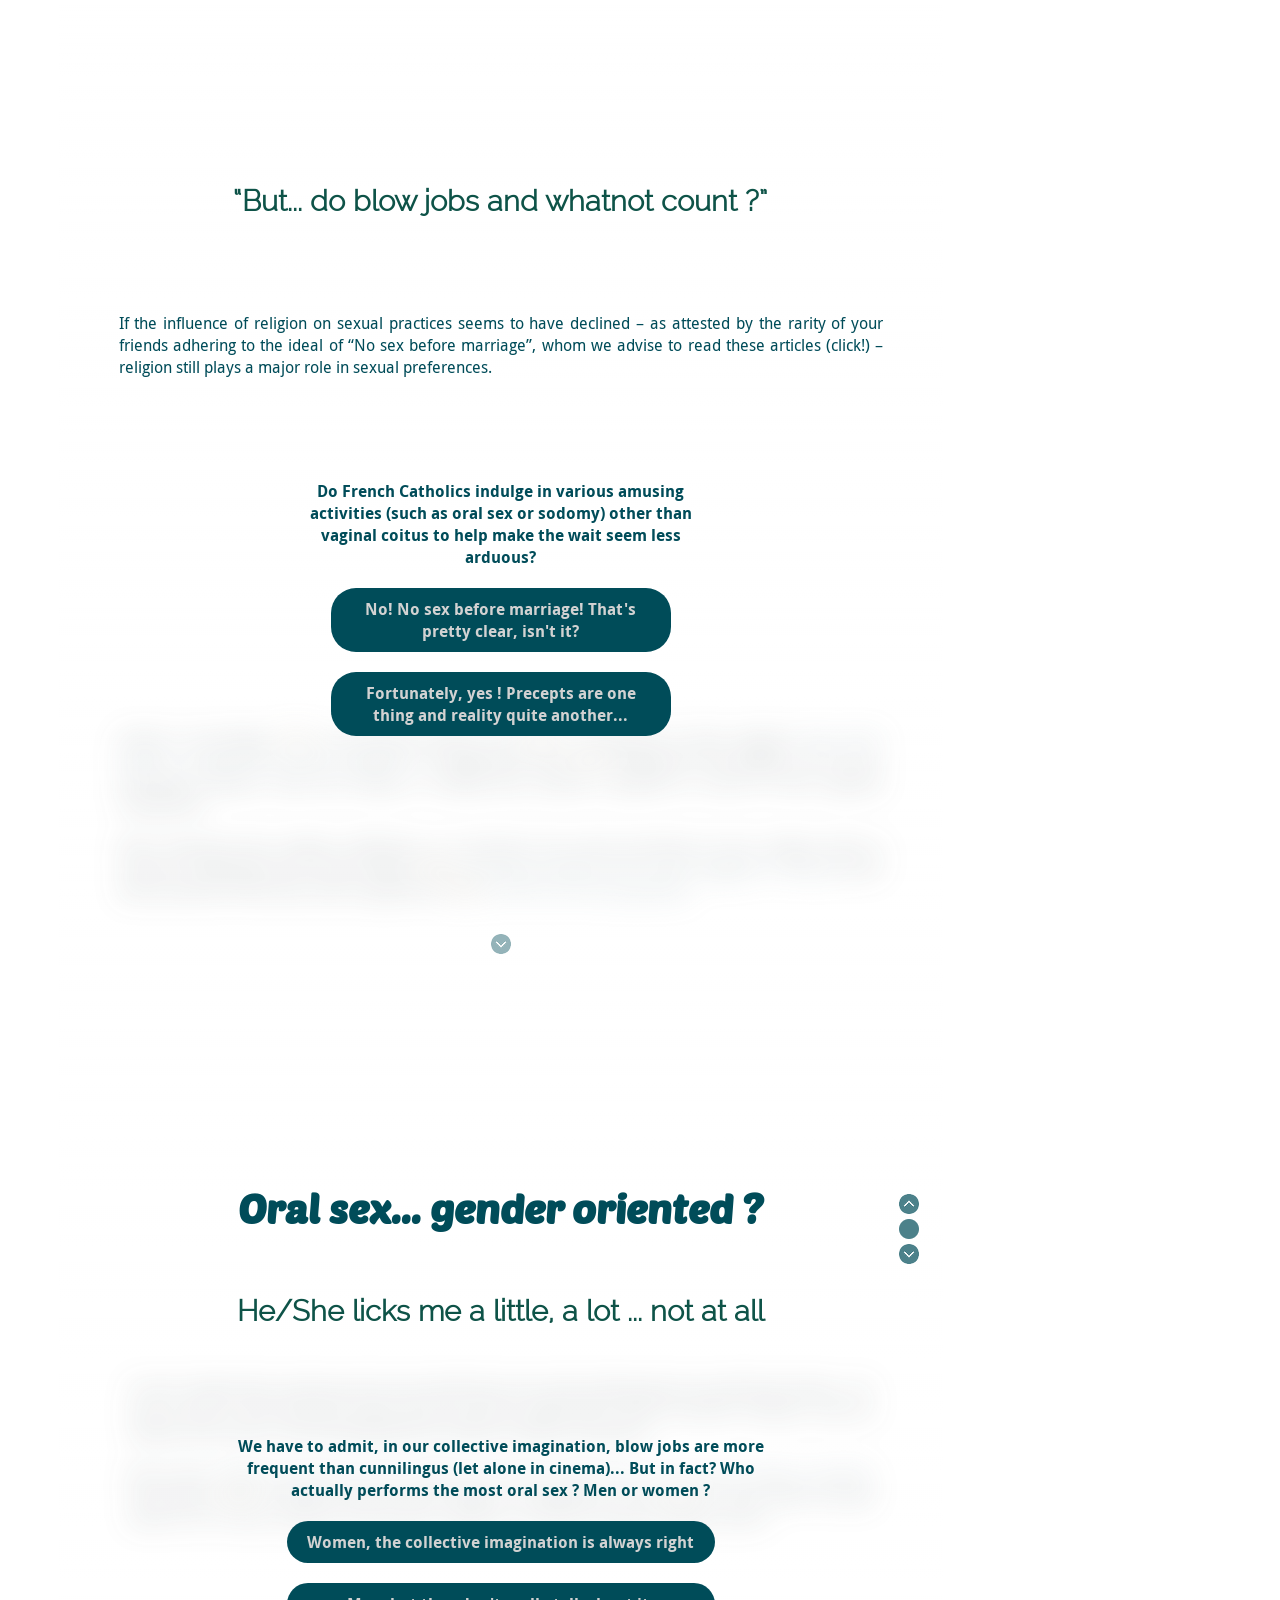
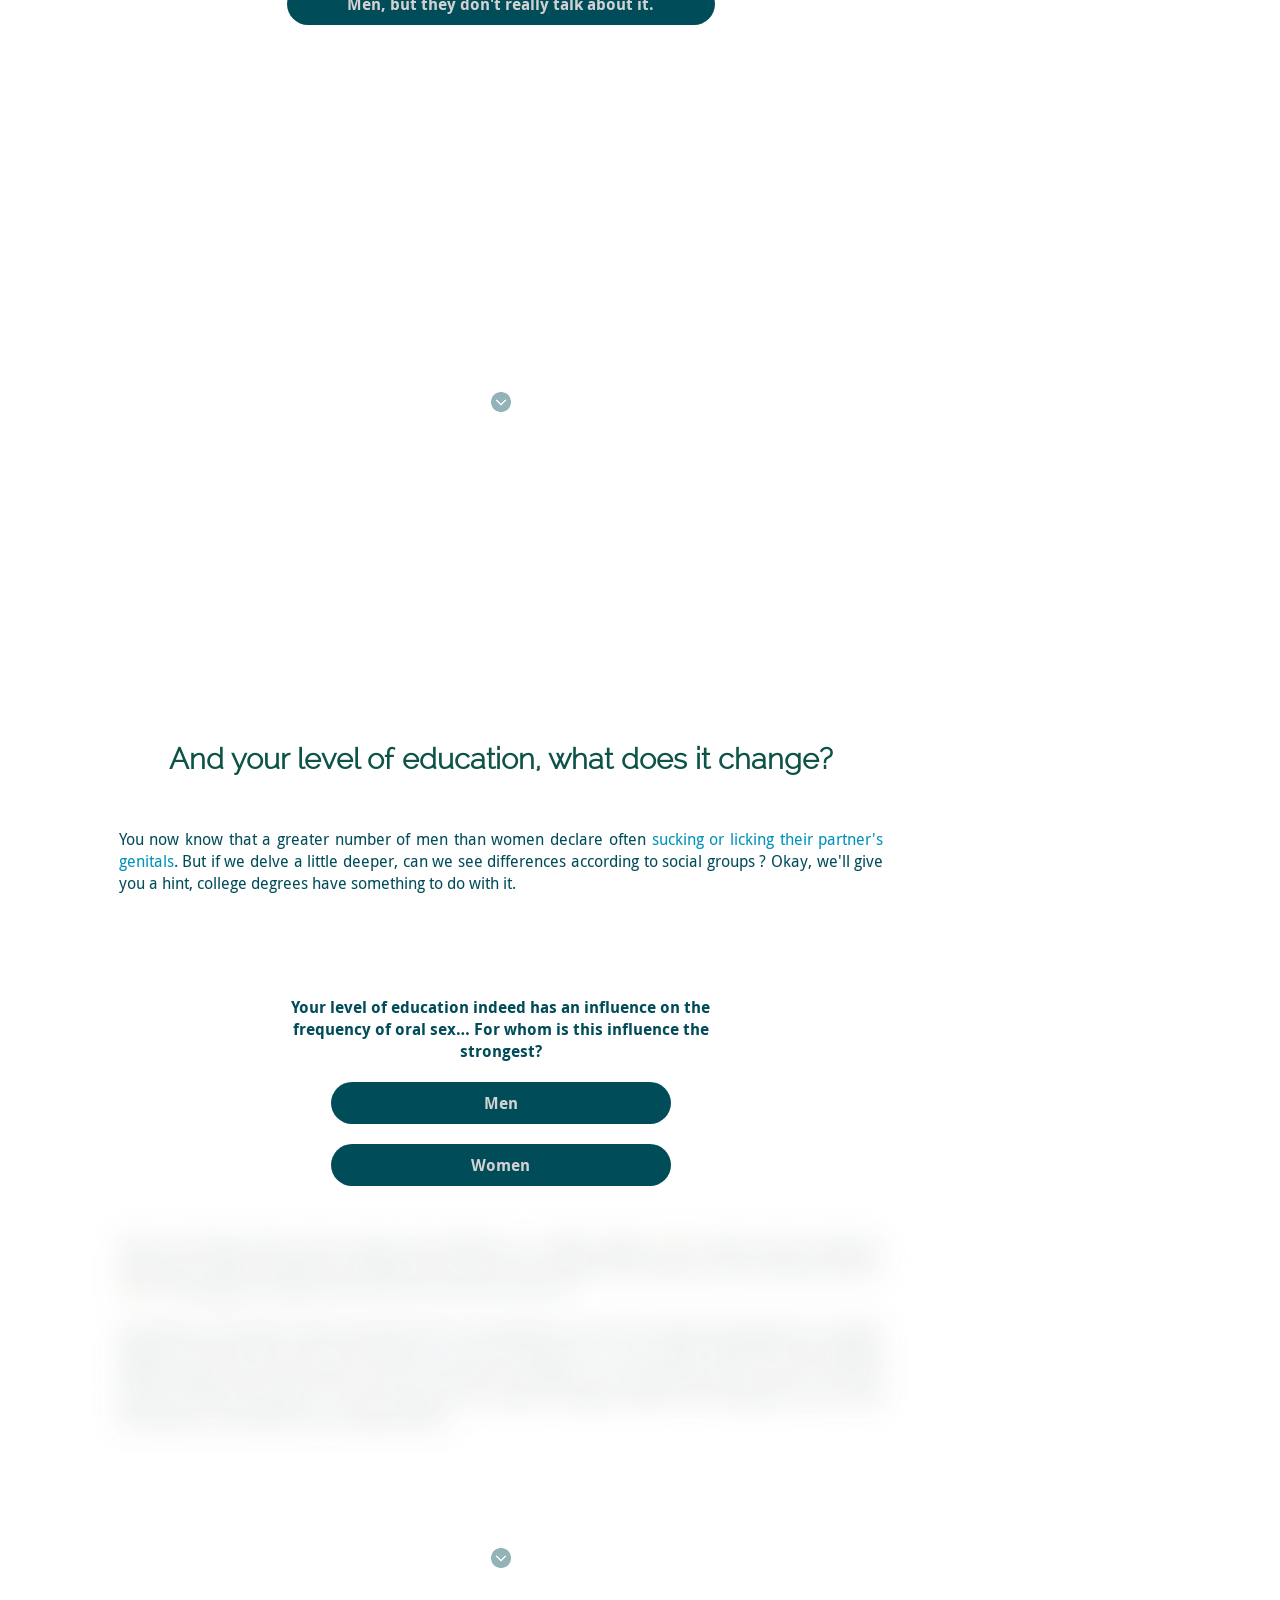
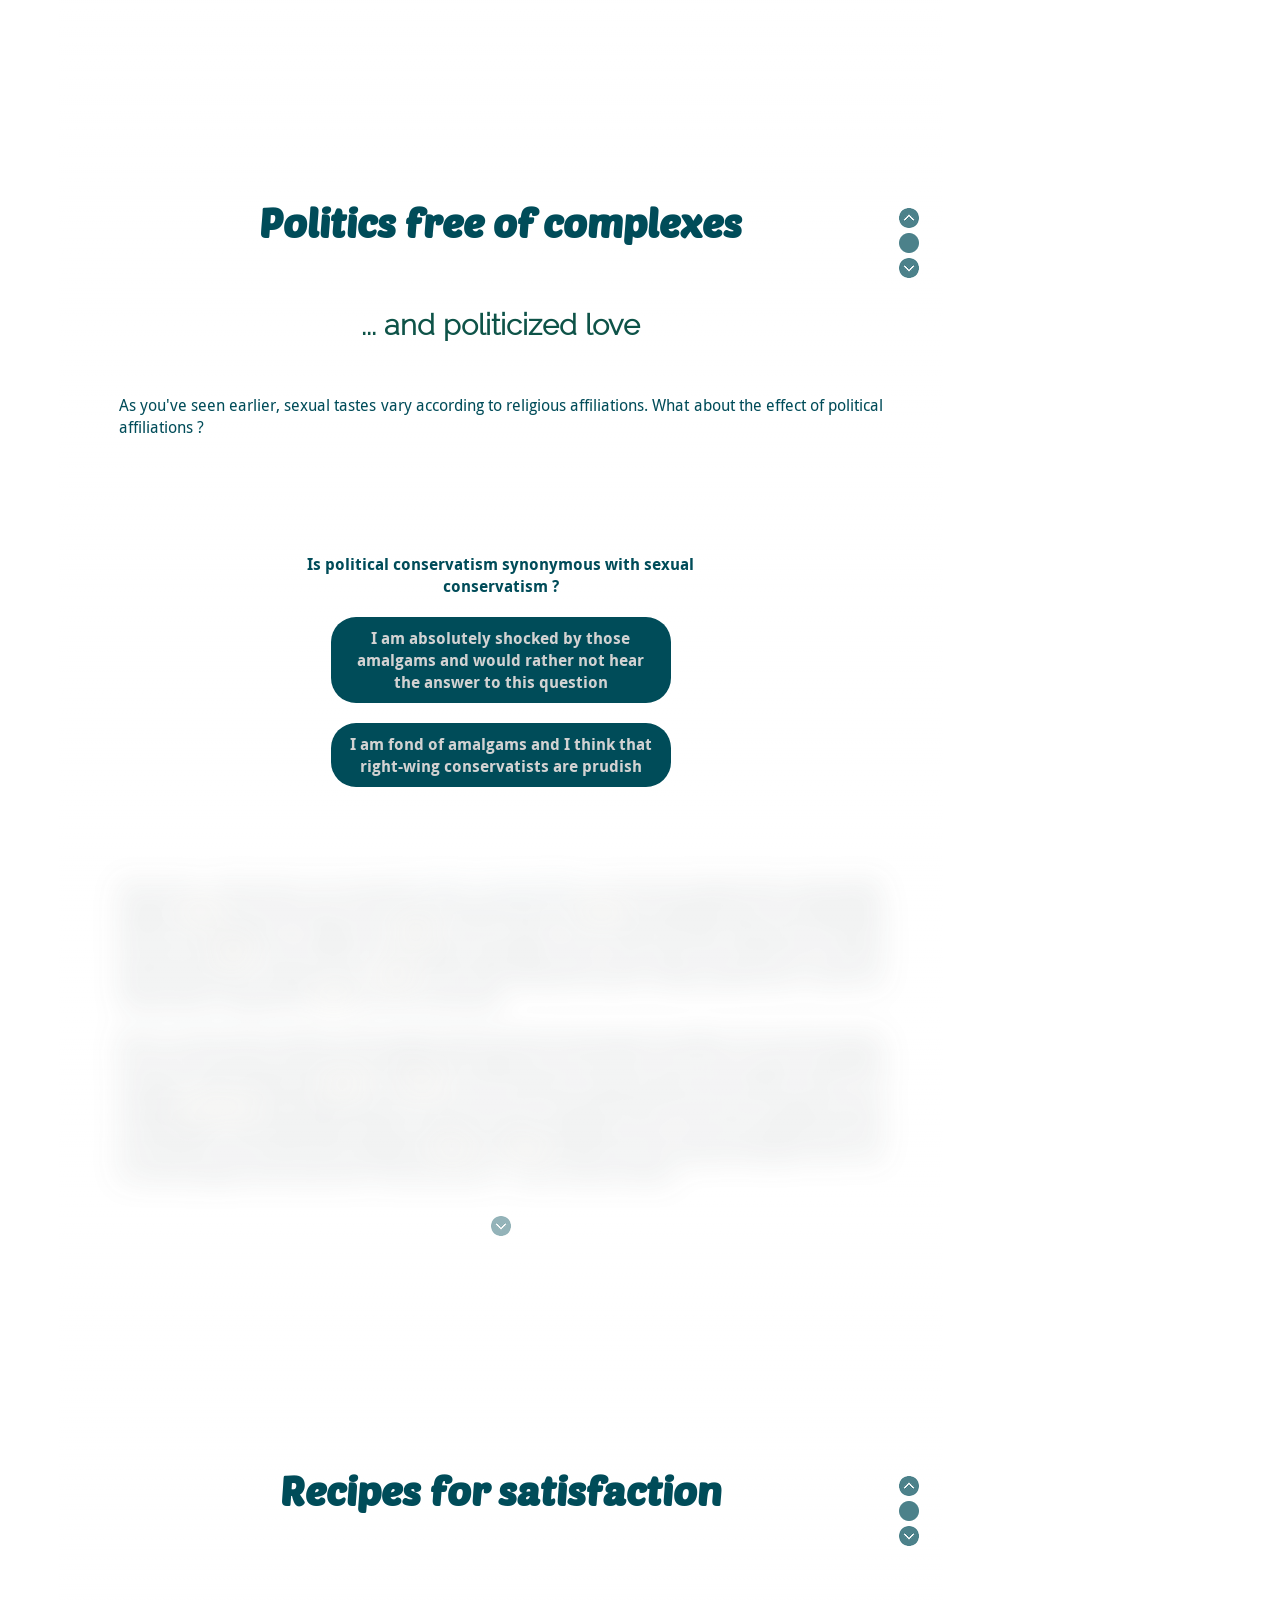
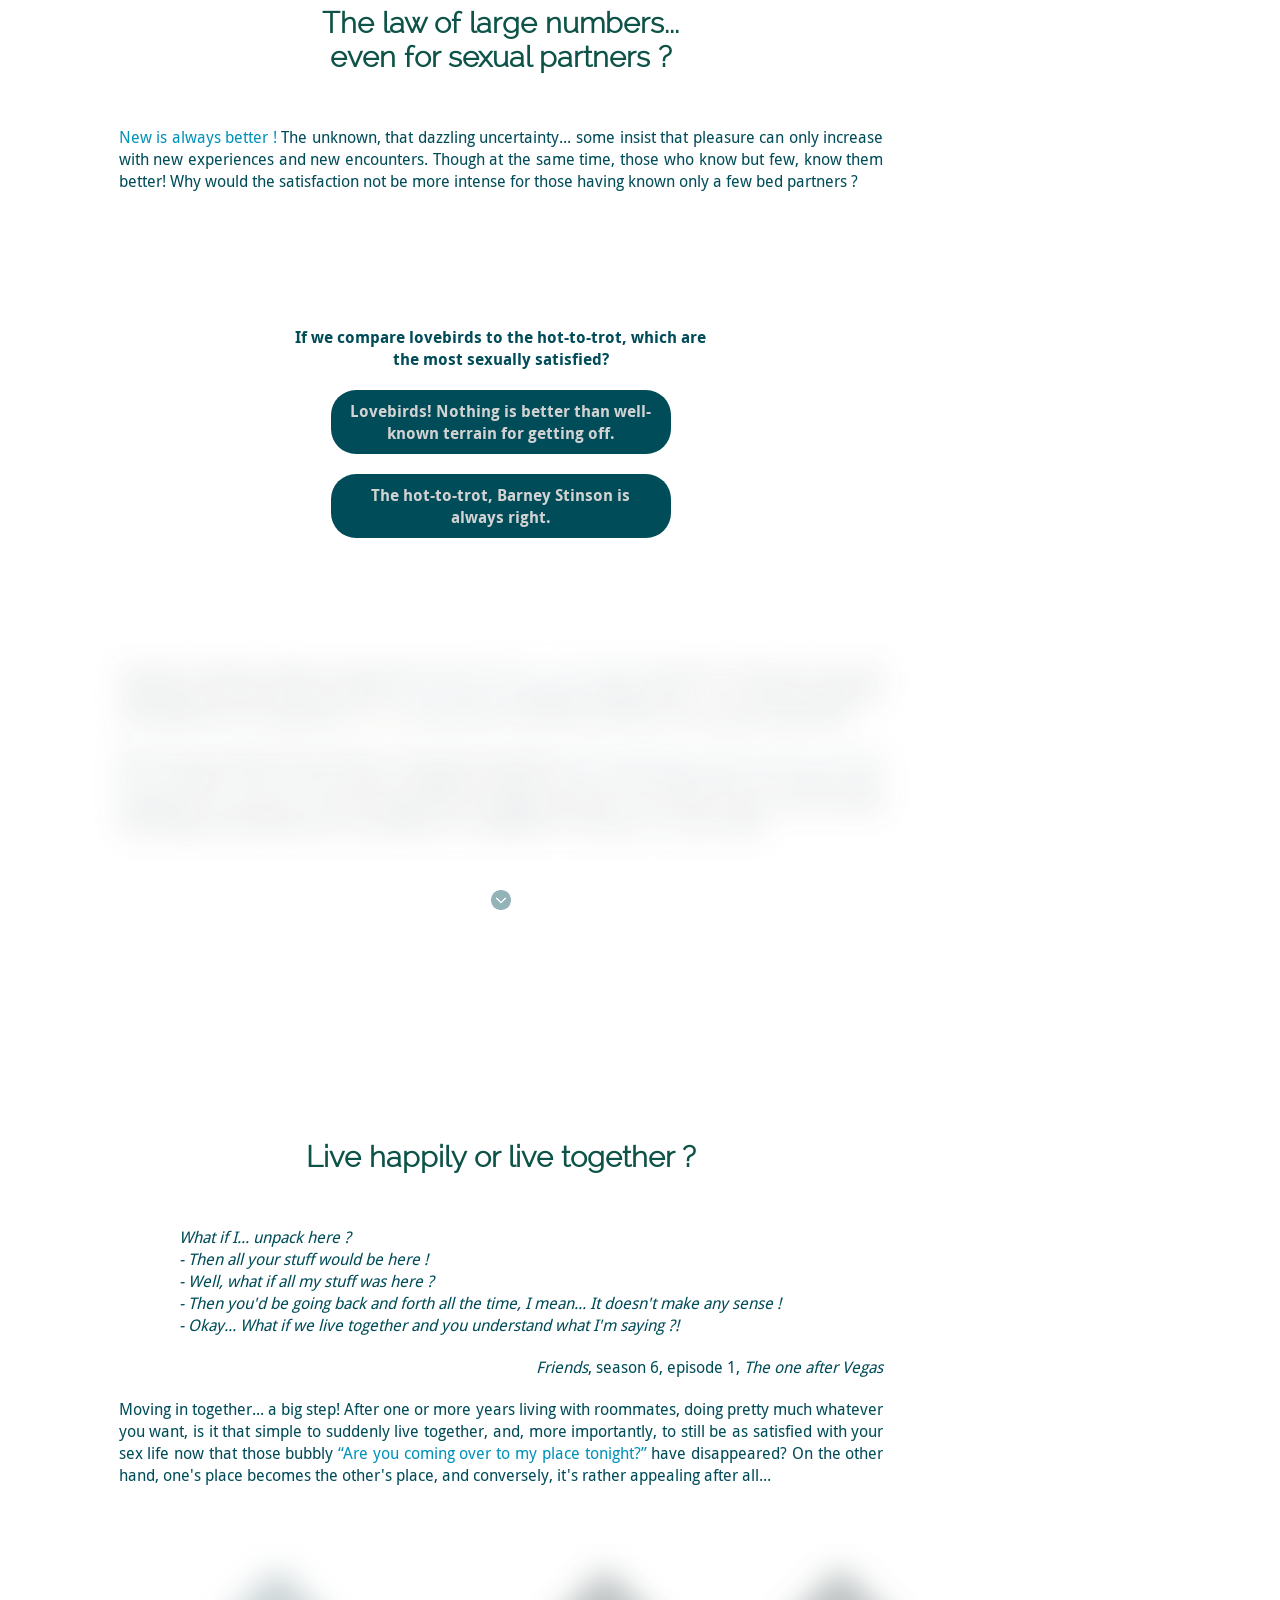
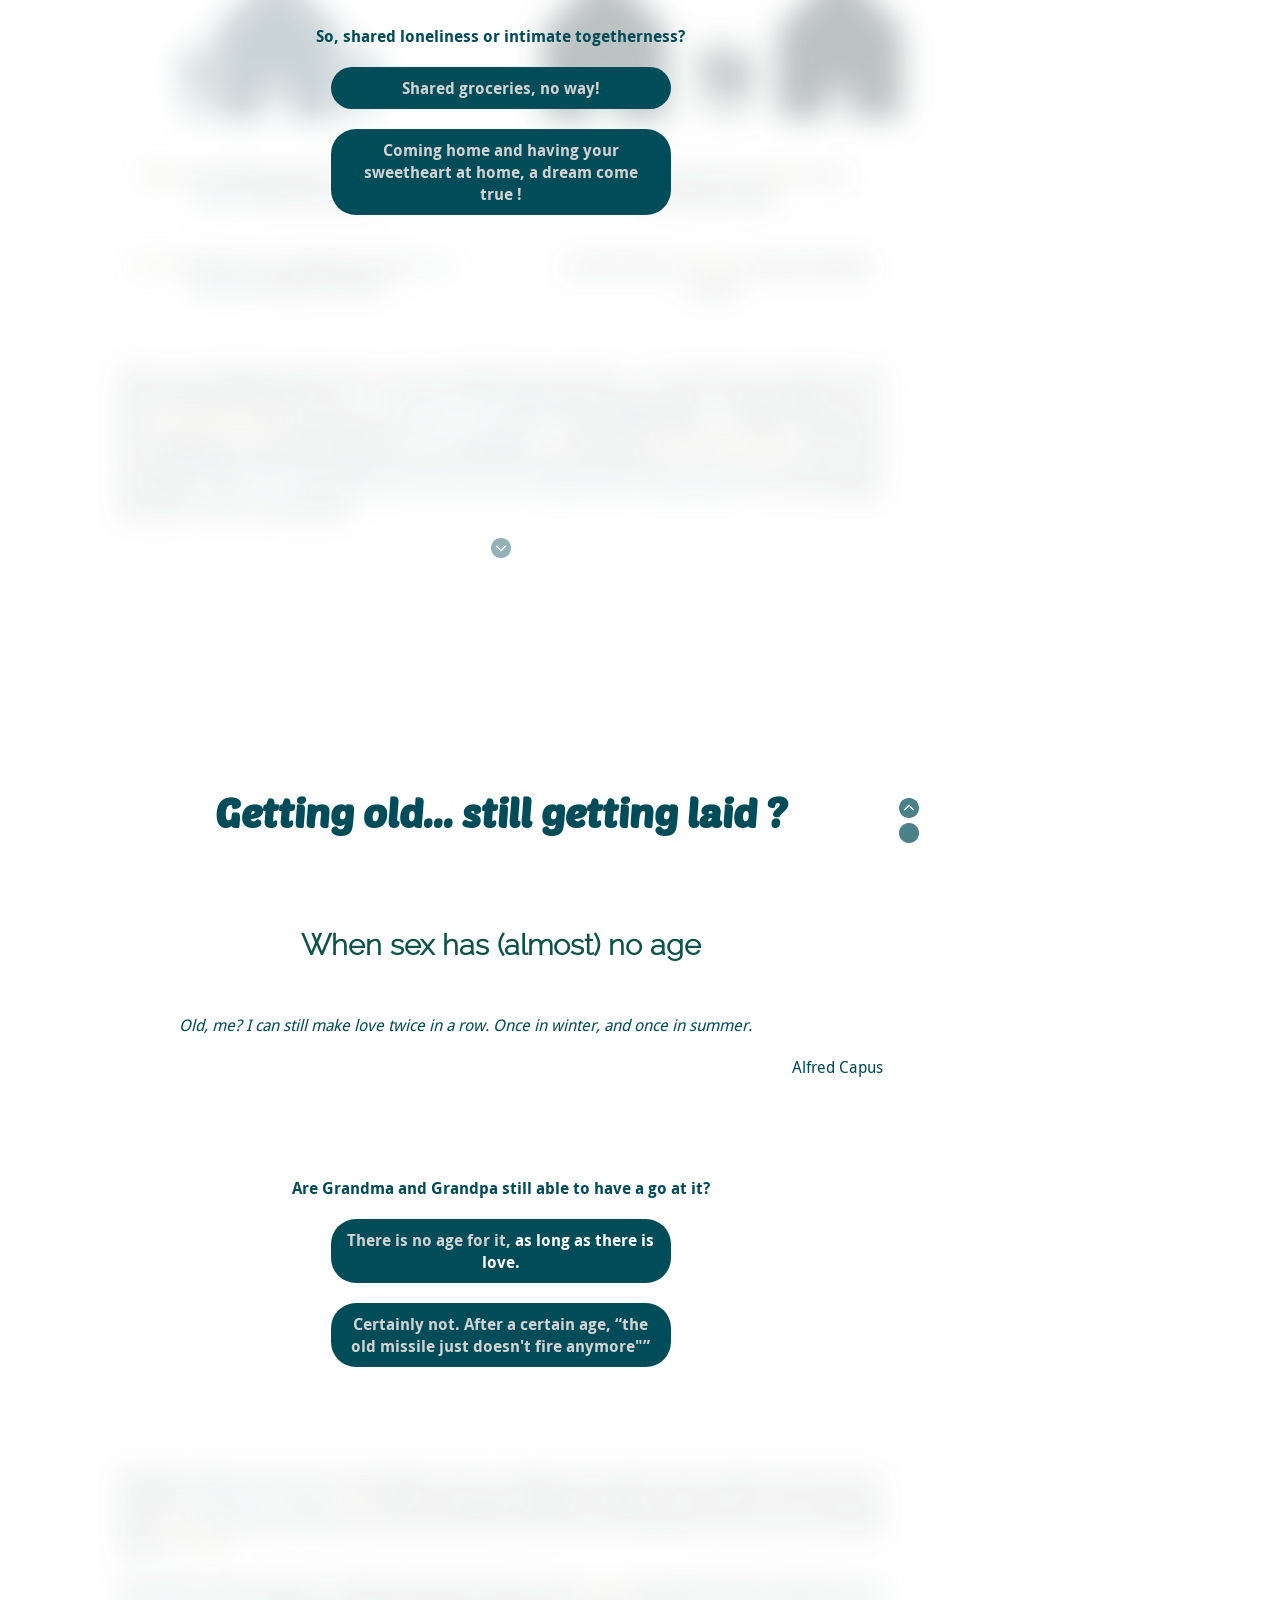
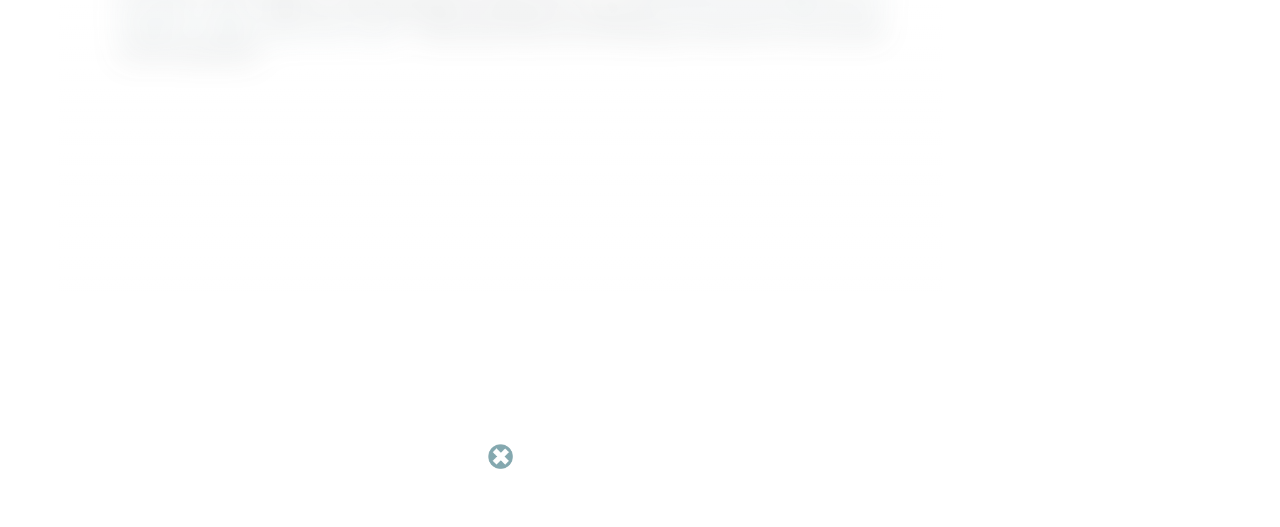
==== commit e9f66a9f: "rajouté titre" ====
--- a/index.html
+++ b/index.html
@@ -14,7 +14,7 @@
         <meta name="keywords" content="sex,sexuality,France,French,infography,dataviz,clichés,sodomy,satisfaction" />
         <meta name="viewport" content="width=device-width, initial-scale=1">
 
-        
+        <title>French people and sex : an offbeat data vizualisation</title>
         <link rel="stylesheet" href="style.css" />
         <link rel="alternate" href="http://sociosexologie-du-dimanche.github.io/en-mobile" media="only screen and (max-width: 750px)"/>
         
